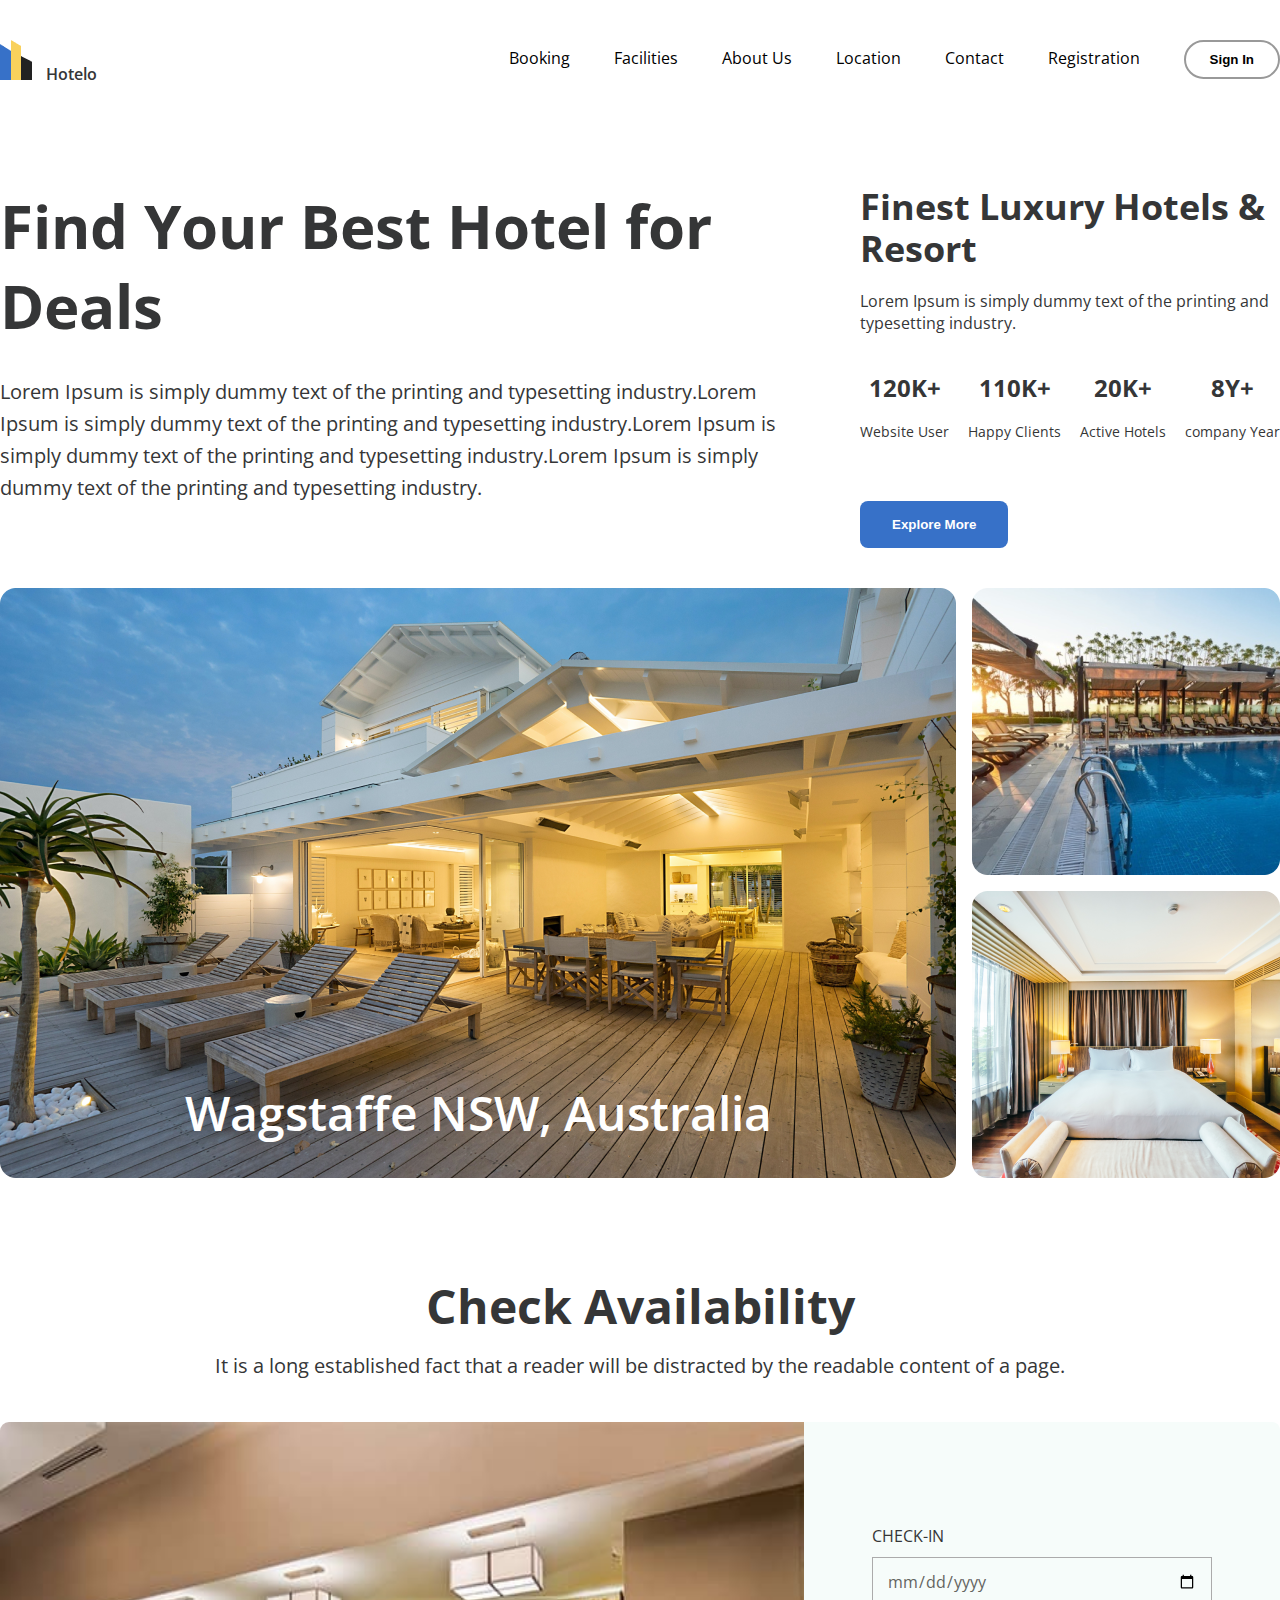
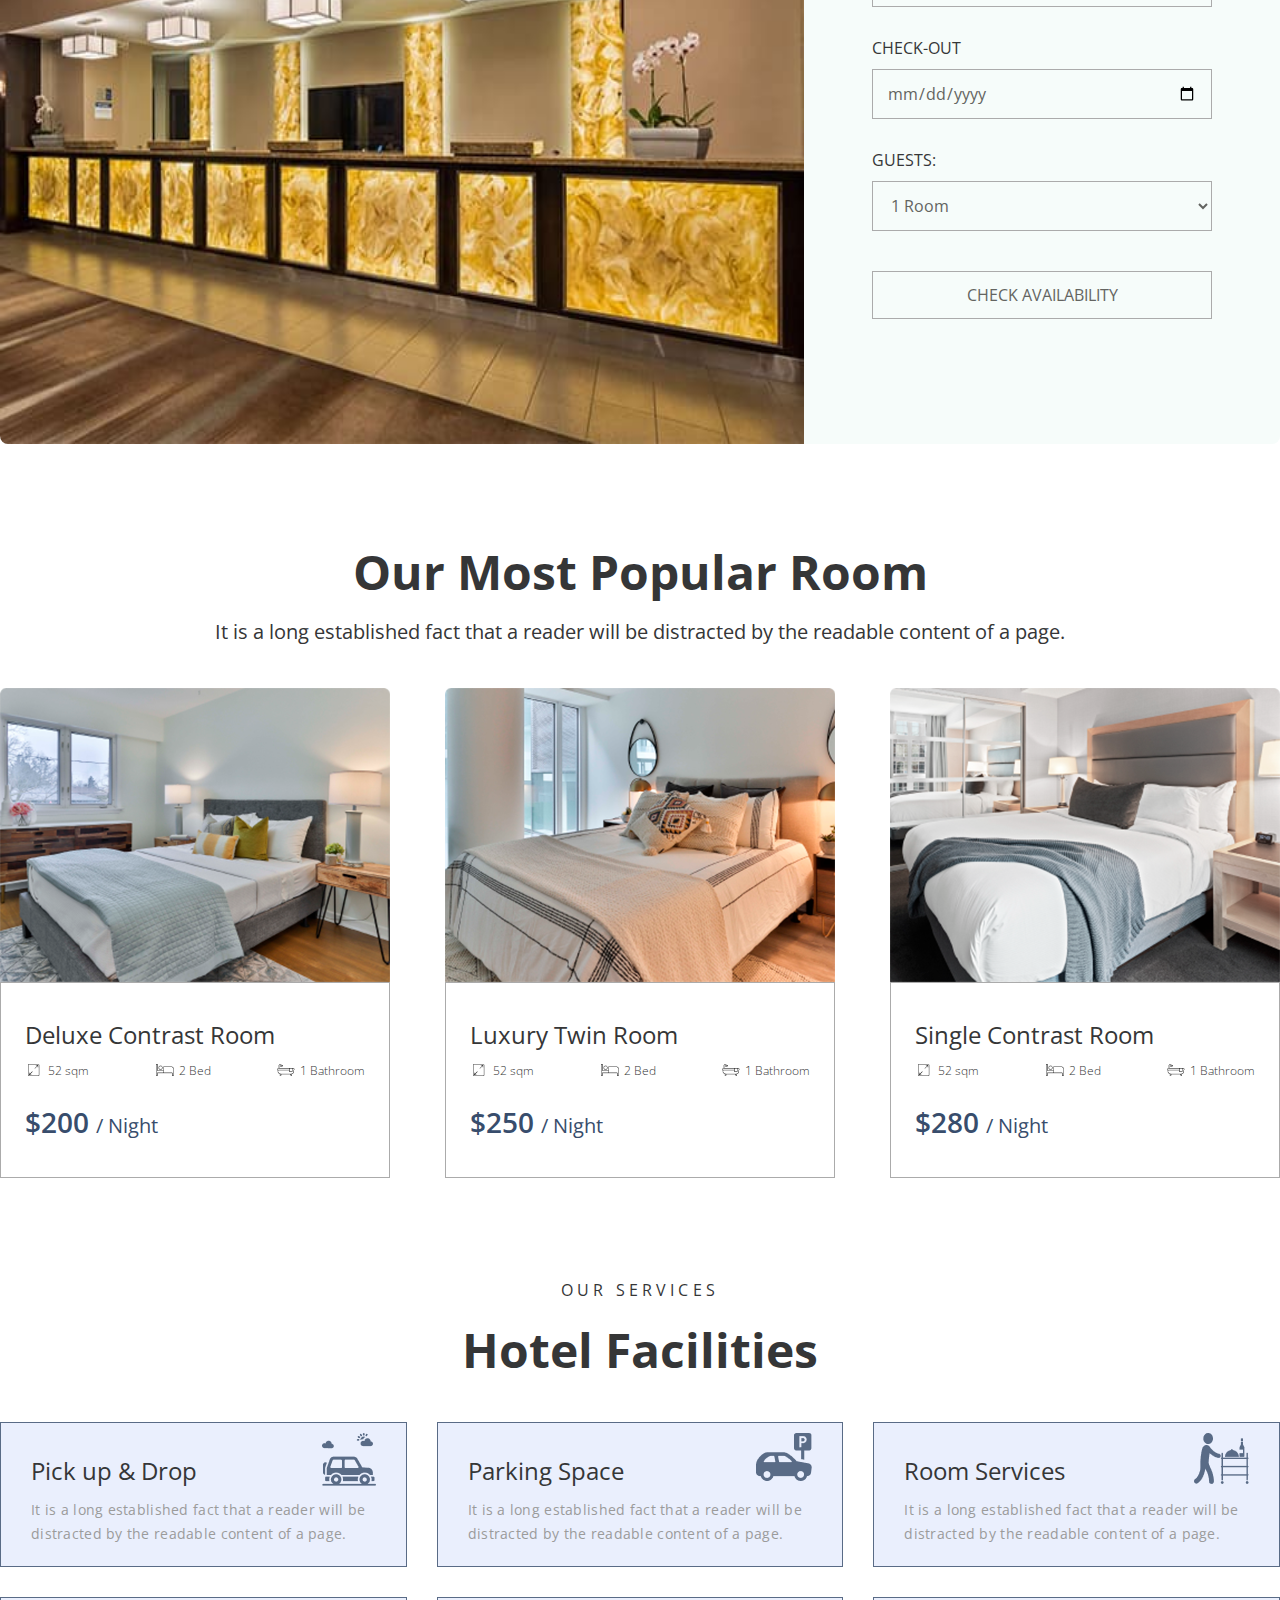
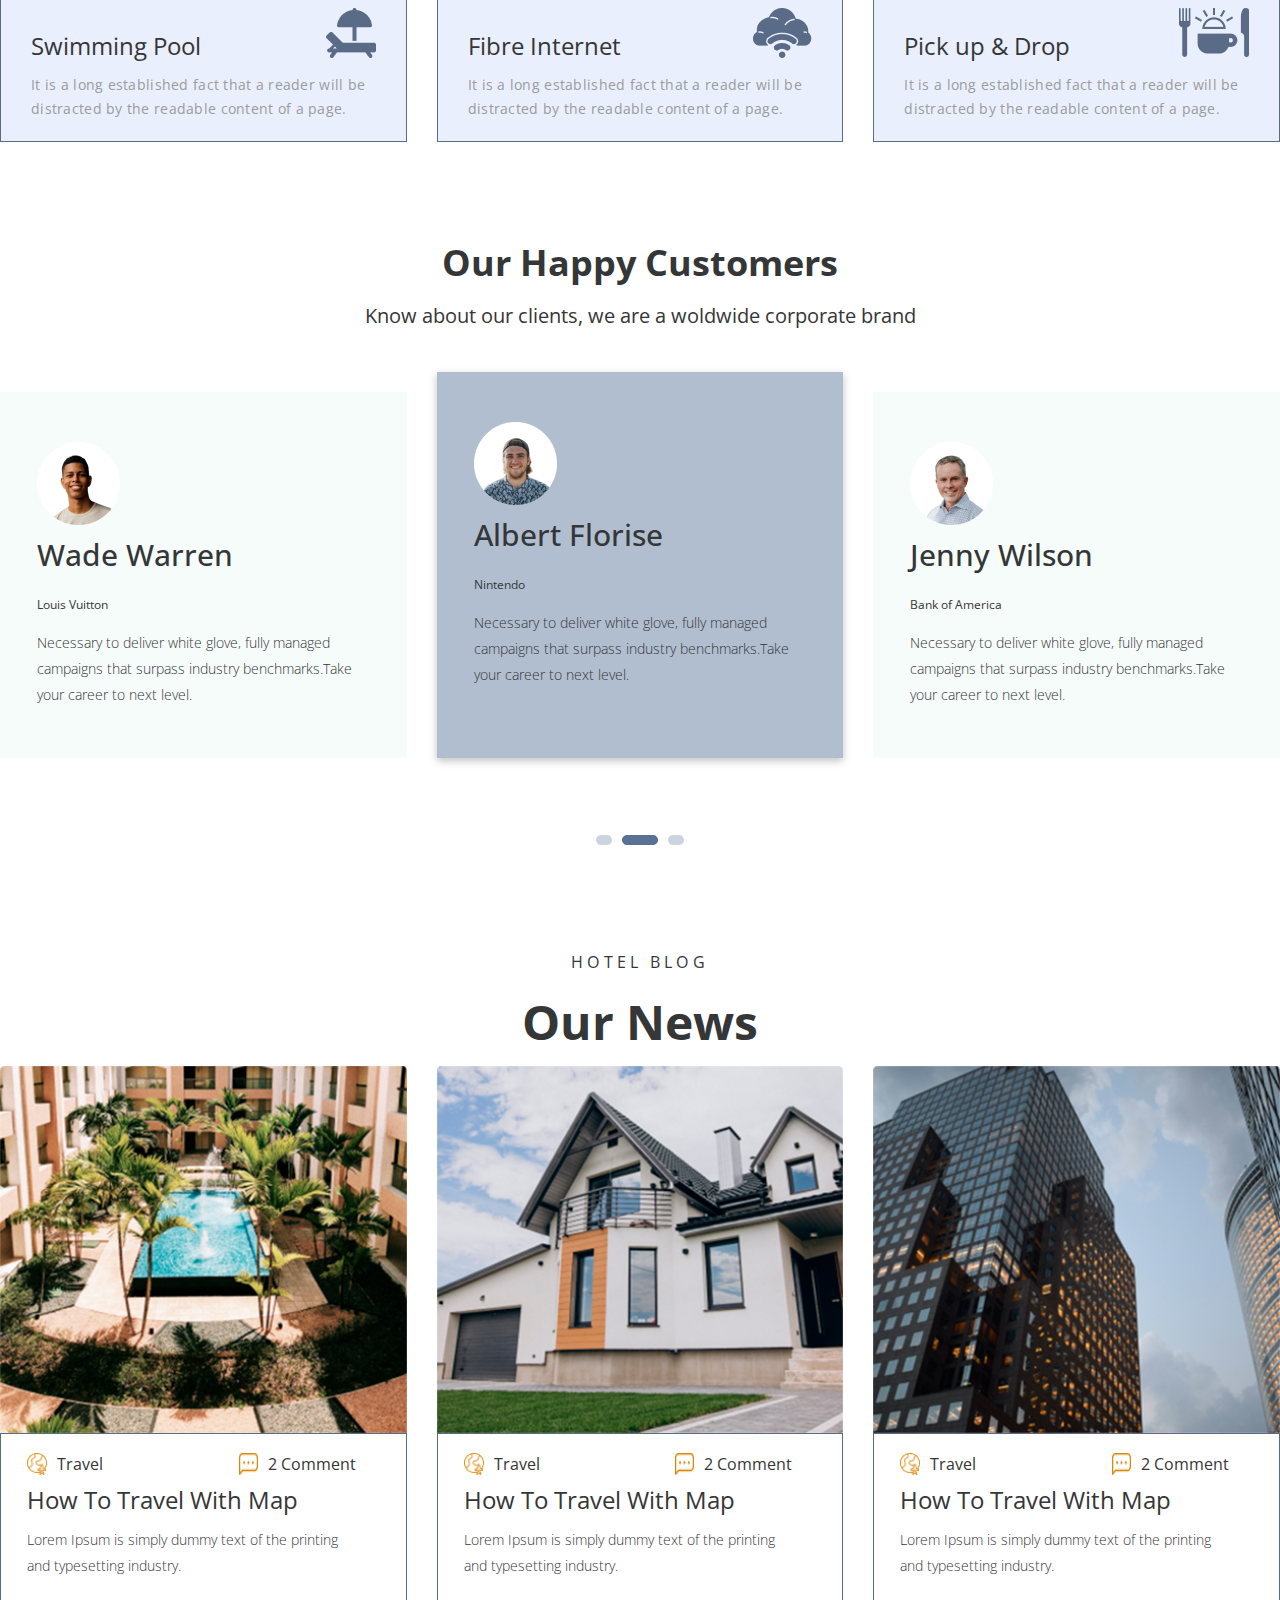
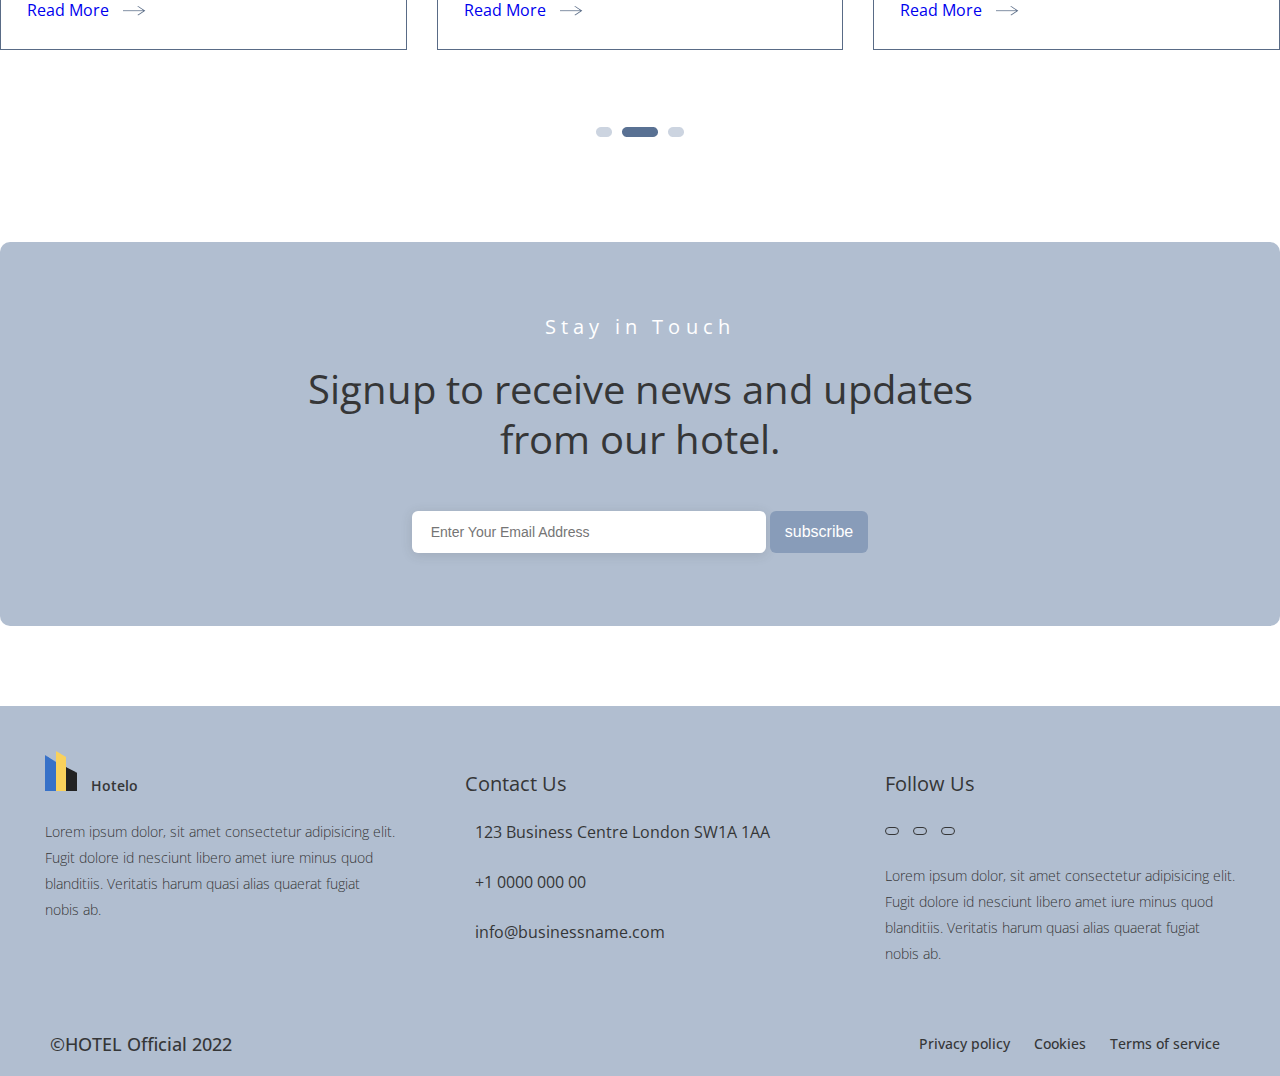
==== index.html @ 56654ee0 "add pseudoclasses" ====
<!DOCTYPE html>
<html lang="en">

<head>
  <meta charset="UTF-8">
  <meta http-equiv="X-UA-Compatible" content="IE=edge">
  <meta name="viewport" content="width=device-width, initial-scale=1.0">
  <title>Hotel</title>
  <link rel="stylesheet"
    href="https://maxst.icons8.com/vue-static/landings/line-awesome/line-awesome/1.3.0/css/line-awesome.min.css">
  <link rel="stylesheet" href="css/style.css">
</head>

<body>
  <section class="header">
    <div class="container">
      <div class="header-top">
        <div class="logo">
          <a class="logo-link" href="#">
            <img src="images/logo.png" alt="Logo-image" class="logo-img">
            <p class="logo-text">Hotelo</p>
          </a>
        </div>
        <div class="navbar">
          <div class="navbar-menu">
            <ul class="menu-list">
              <li class="menu-list-item"><a href="#">Booking</a></li>
              <li class="menu-list-item"><a href="#">Facilities</a></li>
              <li class="menu-list-item"><a href="#">About Us</a></li>
              <li class="menu-list-item"><a href="#">Location</a></li>
              <li class="menu-list-item"><a href="#">Contact</a></li>
              <li class="menu-list-item"><a href="#">Registration</a></li>
            </ul>
          </div>
          <button class="authorization-btn">Sign In</button>
        </div>
      </div>
      <div class="header-inner">
        <div class="header-inner-descr">
          <h1 class="header-inner-descr_title">Find Your Best Hotel for Deals</h1>
          <p class="header-inner-descr_text">Lorem Ipsum is simply dummy text of the printing and typesetting
            industry.Lorem Ipsum is simply dummy text of the printing and typesetting industry.Lorem Ipsum is simply
            dummy text of the printing and typesetting industry.Lorem Ipsum is simply dummy text of the printing and
            typesetting industry.
          </p>
        </div>
        <div class="header-inner-card">
          <div class="header-inner-card_descr">
            <h3 class="header-inner-card-title">Finest Luxury Hotels
              & Resort</h3>
            <p class="header-inner-card-text">Lorem Ipsum is simply dummy text of the printing and typesetting industry.
            </p>
            <div class="header-inner-card-rating">
              <div class="header-inner-card-item">
                <h4 class="header-inner-card-head">120K+</h4>
                <p class="header-inner-card-descr">Website User</p>
              </div>
              <div class="header-inner-card-item">
                <h4 class="header-inner-card-head">110K+</h4>
                <p class="header-inner-card-descr">Happy Clients</p>
              </div>
              <div class="header-inner-card-item">
                <h4 class="header-inner-card-head">20K+</h4>
                <p class="header-inner-card-descr">Active Hotels</p>
              </div>
              <div class="header-inner-card-item">
                <h4 class="header-inner-card-head">8Y+</h4>
                <p class="header-inner-card-descr">company Year</p>
              </div>
            </div>
            <button class="header-inner-card-btn">Explore More</button>
          </div>
        </div>
      </div>
    </div>
  </section>

  <section class="banner">
    <div class="container">
      <div class="banner-inner">
        <div class="banner-left">
          <img src="images/banner.png" alt="banner-image" class="baner-left-img">
          <p class="banner-descr">Wagstaffe NSW, Australia</p>
        </div>
        <div class="banner-right">
          <img class="banner-right-img" src="images/banner1.png" alt="banner-image1">
          <img class="banner-right-img" src="images/banner2.png" alt="banner-image2">
        </div>
      </div>
    </div>
  </section>

  <section class="check">
    <div class="container">
      <div class="check-header">
        <h2 class="check-header-title">Check Availability</h2>
        <p class="check-header-descr">It is a long established fact that a reader will be distracted by the readable
          content of a page.</p>
      </div>
      <div class="check-inner">
        <img class="check-inner-img" src="images/reception.jpg" alt="">
        <form class="check-inner-form">
          <label class="check-label" for="checkin">CHECK-IN</label><br>
          <input class="check-input" type="date" id="checkin" name="checkin"><br>
          <label class="check-label" for="checkout">CHECK-OUT</label><br>
          <input class="check-input" type="date" id="checkout" name="checkout"><br>
          <label for="check-option">GUESTS:</label><br>
          <select class="check-input" name="check-option" id="check-option">
            <option value="1">1 Room</option>
            <option value="2">2 Room</option>
            <option value="3">3 Room</option>
          </select><br>
          <button class="check-inner-btn check-input">CHECK AVAILABILITY</button>
        </form>
      </div>
    </div>
  </section>

  <section class="poular">
    <div class="container">
      <h2 class="popular-title">Our Most Popular Room</h2>
      <p class="popular-descr">It is a long established fact that a reader will be distracted by the readable content of
        a page.</p>
      <div class="popular-cards">
        <div class="popular-cards-item">
          <img src="images/card1.png" alt="card-image" class="popular-cards-item-img">
          <div class="card-item-inner">
            <h4 class="popular-cards-item-title">Deluxe Contrast Room
            </h4>
            <div class="popular-cards-item-descr">
              <div class="popular-cards-item-descr-item">
                <div class="card-item-descr-wrapper">
                  <img src="images/square.png" alt="square-img">
                  <p class="item-descr-wrapper-text">52 sqm</p>
                </div>
              </div>
              <div class="popular-cards-item-descr-item">
                <div class="card-item-descr-wrapper">
                  <img src="images/bed.png" alt="bed-image">
                  <p class="item-descr-wrapper-text">2 Bed</p>
                </div>
              </div>
              <div class="popular-cards-item-descr-item">
                <div class="card-item-descr-wrapper">
                  <img src="images/bath.png" alt="bath-image">
                  <p class="item-descr-wrapper-text">1 Bathroom</p>
                </div>
              </div>
            </div>
            <p class="popular-cards-item-price">$200 <span>/ Night</span></p>
          </div>
        </div>

        <div class="popular-cards-item">
          <img src="images/card2.png" alt="card-image" class="popular-cards-item-img">
          <div class="card-item-inner">
            <h4 class="popular-cards-item-title">Luxury Twin Room
            </h4>
            <div class="popular-cards-item-descr">
              <div class="popular-cards-item-descr-item">
                <div class="card-item-descr-wrapper">
                  <img src="images/square.png" alt="square-img">
                  <p class="item-descr-wrapper-text">52 sqm</p>
                </div>
              </div>
              <div class="popular-cards-item-descr-item">
                <div class="card-item-descr-wrapper">
                  <img src="images/bed.png" alt="bed-image">
                  <p class="item-descr-wrapper-text">2 Bed</p>
                </div>
              </div>
              <div class="popular-cards-item-descr-item">
                <div class="card-item-descr-wrapper">
                  <img src="images/bath.png" alt="bath-image">
                  <p class="item-descr-wrapper-text">1 Bathroom</p>
                </div>
              </div>
            </div>
            <p class="popular-cards-item-price">$250 <span>/ Night</span></p>
          </div>
        </div>

        <div class="popular-cards-item">
          <img src="images/card3.png" alt="card-image" class="popular-cards-item-img">
          <div class="card-item-inner">
            <h4 class="popular-cards-item-title">Single Contrast Room
            </h4>
            <div class="popular-cards-item-descr">
              <div class="popular-cards-item-descr-item">
                <div class="card-item-descr-wrapper">
                  <img src="images/square.png" alt="square-img">
                  <p class="item-descr-wrapper-text">52 sqm</p>
                </div>
              </div>
              <div class="popular-cards-item-descr-item">
                <div class="card-item-descr-wrapper">
                  <img src="images/bed.png" alt="bed-image">
                  <p class="item-descr-wrapper-text">2 Bed</p>
                </div>
              </div>
              <div class="popular-cards-item-descr-item">
                <div class="card-item-descr-wrapper">
                  <img src="images/bath.png" alt="bath-image">
                  <p class="item-descr-wrapper-text">1 Bathroom</p>
                </div>
              </div>
            </div>
            <p class="popular-cards-item-price">$280 <span>/ Night</span></p>
          </div>
        </div>
      </div>
    </div>
  </section>

  <section class="facilities">
    <div class="container">
      <h5 class="facilities-subtitle">OUR SERVICES</h5>
      <h2 class="facilities-title">Hotel Facilities</h2>
      <div class="facilities-wrapper">
        <div class="facilities-wrapper-row">
          <div class="facilities-item">
            <div class="facilities-item-inner">
              <h4 class="facilities-item-title">Pick up & Drop</h4>
              <img src="images/pick.png" alt="pick-img" class="facilities-item-img">
              <p class="facilities-item-text">It is a long established fact that a reader will be distracted by the
                readable content of a page.</p>
            </div>
          </div>
          <div class="facilities-item">
            <div class="facilities-item-inner">
              <h4 class="facilities-item-title">Parking Space</h4>
              <img src="images/parking.png" alt="parking-img" class="facilities-item-img">
              <p class="facilities-item-text">It is a long established fact that a reader will be distracted by the
                readable content of a page.</p>
            </div>
          </div>
          <div class="facilities-item">
            <div class="facilities-item-inner">
              <h4 class="facilities-item-title">Room Services</h4>
              <img src="images/service.png" alt="services-img" class="facilities-item-img">
              <p class="facilities-item-text">It is a long established fact that a reader will be distracted by the
                readable content of a page.</p>
            </div>
          </div>
        </div>
        <div class="facilities-wrapper-row">
          <div class="facilities-item">
            <div class="facilities-item-inner">
              <h4 class="facilities-item-title">Swimming Pool</h4>
              <img src="images/pool.png" alt="pool-img" class="facilities-item-img">
              <p class="facilities-item-text">It is a long established fact that a reader will be distracted by the
                readable content of a page.</p>
            </div>
          </div>
          <div class="facilities-item">
            <div class="facilities-item-inner">
              <h4 class="facilities-item-title">Fibre Internet</h4>
              <img src="images/internet.png" alt="internet-img" class="facilities-item-img">
              <p class="facilities-item-text">It is a long established fact that a reader will be distracted by the
                readable content of a page.</p>
            </div>
          </div>
          <div class="facilities-item">
            <div class="facilities-item-inner">
              <h4 class="facilities-item-title">Pick up & Drop</h4>
              <img src="images/breakfast.png" alt="breakfast-img" class="facilities-item-img">
              <p class="facilities-item-text">It is a long established fact that a reader will be distracted by the
                readable content of a page.</p>
            </div>
          </div>
        </div>
      </div>
    </div>
  </section>

  <section class="slider">
    <div class="container">
      <h3 class="slider-title">Our Happy Customers</h3>
      <p class="slider-descr">Know about our clients, we are a woldwide corporate brand</p>
      <div class="slider-inner">
        <div class="slider-item">
          <div class="slider-inner-box">
            <img src="images/slider1.png" alt="slider-img" class="slider-inner-img">
            <h5 class="slider-inner-title">Wade Warren</h5>
            <p class="slider-inner-text">Louis Vuitton</p>
            <p class="slider-inner-phrase">Necessary to deliver white glove,
              fully managed campaigns that surpass
              industry benchmarks.Take your career
              to next level.
            </p>
          </div>
        </div>
        <div class="slider-item active-slide">
          <div class="slider-inner-box">
            <img src="images/slider2.png" alt="slider-img" class="slider-inner-img">
            <h5 class="slider-inner-title">Albert Florise</h5>
            <p class="slider-inner-text">Nintendo</p>
            <p class="slider-inner-phrase">Necessary to deliver white glove,
              fully managed campaigns that surpass
              industry benchmarks.Take your career
              to next level.
            </p>
          </div>
        </div>
        <div class="slider-item">
          <div class="slider-inner-box">
            <img src="images/slider3.png" alt="slider-img" class="slider-inner-img">
            <h5 class="slider-inner-title">Jenny Wilson</h5>
            <p class="slider-inner-text">Bank of America</p>
            <p class="slider-inner-phrase">Necessary to deliver white glove,
              fully managed campaigns that surpass
              industry benchmarks.Take your career
              to next level.
            </p>
          </div>
        </div>
      </div>
      <div class="slider-pagination">
        <img src="images/pagination-img.png" alt="pagination-img" class="pagination-img">
      </div>
    </div>
  </section>

  <section class="news">
    <div class="container">
      <h5 class="news-subtitle">HOTEL BLOG</h5>
      <h2 class="news-title">Our News</h2>
      <div class="news-slider">
        <div class="news-slider-item">
          <img src="images/news1.png" alt="news-slider-img" class="news-slider-img">
          <div class="news-item-box">
            <div class="news-item-status">
              <div class="status-travel">
                <img src="images/travel.png" alt="" class="status-travel-img">
                <p class="status-travel-text">Travel</p>
              </div>
              <div class="status-comment">
                <img src="images/comment.png" alt="" class="status-comment-img">
                <p class="status-travel-text">2 Comment</p>
              </div>
            </div>
            <h3 class="news-item-title">How To Travel With Map</h3>
            <p class="news-item-text">Lorem Ipsum is simply dummy text of the printing and typesetting industry.</p>
            <div class="readmore">
              <a href="#" class="news-item-link">Read More</a>
              <img src="images/arrow-right.png" alt="arrow-right-img" class="newsitem-link-img">
            </div>
          </div>
        </div>
        <div class="news-slider-item">
          <img src="images/nesw2.png" alt="news-slider-img" class="news-slider-img">
          <div class="news-item-box">
            <div class="news-item-status">
              <div class="status-travel">
                <img src="images/travel.png" alt="" class="status-travel-img">
                <p class="status-travel-text">Travel</p>
              </div>
              <div class="status-comment">
                <img src="images/comment.png" alt="" class="status-comment-img">
                <p class="status-travel-text">2 Comment</p>
              </div>
            </div>
            <h3 class="news-item-title">How To Travel With Map</h3>
            <p class="news-item-text">Lorem Ipsum is simply dummy text of the printing and typesetting industry.</p>
            <div class="readmore">
              <a href="#" class="news-item-link">Read More</a>
              <img src="images/arrow-right.png" alt="arrow-right-img" class="newsitem-link-img">
            </div>
          </div>
        </div>
        <div class="news-slider-item">
          <img src="images/news3.png" alt="news-slider-img" class="news-slider-img">
          <div class="news-item-box">
            <div class="news-item-status">
              <div class="status-travel">
                <img src="images/travel.png" alt="" class="status-travel-img">
                <p class="status-travel-text">Travel</p>
              </div>
              <div class="status-comment">
                <img src="images/comment.png" alt="" class="status-comment-img">
                <p class="status-travel-text">2 Comment</p>
              </div>
            </div>
            <h3 class="news-item-title">How To Travel With Map</h3>
            <p class="news-item-text">Lorem Ipsum is simply dummy text of the printing and typesetting industry.</p>
            <div class="readmore">
              <a href="#" class="news-item-link">Read More</a>
              <img src="images/arrow-right.png" alt="arrow-right-img" class="newsitem-link-img">
            </div>
          </div>
        </div>
      </div>
      <div class="news-pagination">
        <img src="images/pagination-img.png" alt="pagination-img" class="pagination-img">
      </div>
    </div>
  </section>

  <section class="subscribe">
    <div class="container">
      <div class="subscribe-inner">
        <h5 class="subscribe-subtitle">Stay in Touch</h5>
        <h3 class="subscribe-title">Signup to receive news and updates from our hotel.</h3>
        <form class="subscribe-form">
          <input class="subscribe-input" type="email" name="email" id="" placeholder="Enter Your Email Address">
          <button class="subscribe-submit">subscribe</button>
        </form>
      </div>
    </div>
  </section>

  <section class="footer">
    <div class="container">
      
    </div>

    <div class="footer-bottom">
      <div class="container">
        <div class="footer-inner">
          <div class="footer-item">
            <a href="" class="footer-logo-link">
              <img src="images/logo.png" alt="" class="logo-img">
              <p class="logo-text">Hotelo</p>
            </a>
            <p class="footer-item-text">Lorem ipsum dolor, sit amet consectetur adipisicing elit. Fugit dolore id nesciunt
              libero amet iure minus quod blanditiis. Veritatis harum quasi alias quaerat fugiat nobis ab.</p>
          </div>
          <div class="footer-item">
            <h4 class="footer-item-title">Contact Us</h4>
            <ul class="footer-item-list">
              <li><i class="las la-map-marker"></i><a href="">123 Business Centre London SW1A 1AA</a></li>
              <li><i class="las la-phone"></i><a href="">+1 0000 000 00</a></li>
              <li><i class="lar la-envelope"></i><a href="">info@businessname.com</a></li>
            </ul>
          </div>
          <div class="footer-item">
            <h4 class="footer-item-title">Follow Us</h4>
            <ul class="footer-item-list-social">
              <li><a href="#"><i class="lab la-facebook"></i></a></li>
              <li><a href="#"><i class="lab la-instagram"></i></a></li>
              <li><a href="#"><i class="lab la-twitter"></i></a></li>
            </ul>
            <p class="footer-item-text">Lorem ipsum dolor, sit amet consectetur adipisicing elit. Fugit dolore id nesciunt
              libero amet iure minus quod blanditiis. Veritatis harum quasi alias quaerat fugiat nobis ab.</p>
          </div>
        </div>
        <div class="footer-bottom-inner">
          <div class="footer-copyright">©HOTEL Official 2022</div>
          <div class="footer-privacy">
            <ul>
              <li><a href="">Privacy policy</a></li>
              <li><a href="">Cookies</a></li>
              <li><a href="">Terms of service</a></li>
            </ul>
          </div>
        </div>

      </div>
    </div>
  </section>
</body>

</html>
<!-- 


 -->
---- css/style.css ----
@import url('https://fonts.googleapis.com/css2?family=Open+Sans:wght@300;400;500;600;700&display=swap');

* {
  margin: 0;
  padding: 0;
  box-sizing: border-box;
}

body {
  font-family: 'Open Sans', sans-serif;
  font-size: 16px;
  color: #353637;
}

h1 {
  font-size: 60px;
  line-height: 80px;
}

h2 {
  font-size: 48px;
  line-height: 56px;
}

h3 {
  font-size: 36px;
  line-height: 42px;
}

h4 {
  font-size: 24px;
  line-height: 28px;
}

.container {
  max-width: 1280px;
  margin: 0 auto;
  margin-top: 40px;
}

.logo {
  display: flex;
  align-items: flex-end;
  height: 40px;
}

.logo-link {
  text-decoration: none;
  color: #353637;
}
.logo-text{
  color: #353637;
}

.header-top * {
  display: inline;
}

.logo-text {
  font-weight: 600;
  line-height: 24px;
  margin-left: 10px;
}

.navbar {
  float: right;
}

.menu-list a {
  margin: 0 20px;
  text-decoration: none;
  color: #000;
  transition: all .3s;
  border-bottom: 0px solid rgba(177, 190, 208, 0);
}

.menu-list a:hover {
  border-bottom: 3px solid rgba(177, 190, 208, 1);
}

.authorization-btn {
  background-color: #fff;
  padding: 10px 24px;
  font-weight: 600;
  border: 2px solid #999;
  border-radius: 35px;
  margin-left: 20px;
  cursor: pointer;
  transition: all .5s;
}

.authorization-btn:hover {
  box-shadow: rgba(0, 0, 0, 0.15) 0px 10px 15px, rgba(0, 0, 0, 0.05) 0px 5px 10px;
}

.header-inner {
  margin-top: 100px;
  display: flex;
}

.header-inner-descr_title {
  margin-bottom: 30px;
}

.header-inner-descr_text {
  font-size: 20px;
  line-height: 32px;
}

.header-inner-descr {
  margin-right: 80px;
  width: 65%;
}

.header-inner-card {
  width: 35%;
}

.header-inner-card-title {
  margin-bottom: 20px;
}

.header-inner-card-text {
  margin-bottom: 40px;
}

.header-inner-card-item {
  text-align: center;
  margin-bottom: 60px;
}

.header-inner-card-rating {
  display: flex;
  justify-content: space-between;
}

.header-inner-card-head {
  margin-bottom: 20px;

}

.header-inner-card-descr {
  font-size: 14px;
}

.header-inner-card-btn {
  padding: 16px 32px;
  background-color: #3771C8;
  color: #fff;
  font-weight: 600;
  border: none;
  border-radius: 8px;
  cursor: pointer;
}

.header-inner-card-btn:hover {
  box-shadow: rgba(0, 0, 0, 0.15) 0px 10px 15px, rgba(0, 0, 0, 0.05) 0px 5px 10px;
}

.banner {
  margin-bottom: 100px;
}

.banner-inner {
  display: flex;
  gap: 16px;
}

.banner-right {
  display: flex;
  flex-direction: column;
  gap: 16px;
}

/* .banner-left img{
  position: relative;
} */
.banner-descr {
  /* position: absolute; */
  font-weight: 600;
  font-size: 48px;
  line-height: 60px;
  margin-top: -100px;
  text-align: center;
  color: #fff;
}

.check-inner {
  display: flex;
  margin-bottom: 100px;
}

.check-inner-img {
  width: 65%;
  border-radius: 9px 0 0 8px;
}

.check-header-title,
.popular-title,
.facilities-title,
.slider-title,
.news-title {
  text-align: center;
  margin-bottom: 16px;
}

.check-header-descr,
.popular-descr,
.slider-descr {
  font-size: 20px;
  line-height: 32px;
  text-align: center;
  margin-bottom: 40px;
}

.check-inner-form {
  background-color: #F6FCFA;
  padding: 103px 68px 95px;
  border-radius: 0 8px 8px 0;
}

.check-label {
  text-transform: uppercase;
}

.check-input {
  margin-top: 10px;
  width: 340px;
  color: #636461;
  font-size: 16px;
  font-family: 'Open Sans', sans-serif;
  background-color: #F6FCFA;
  border: 1px solid #ABABAB;
  padding: 12px 14px;
  outline: none;
  margin-bottom: 30px;
}

.check-inner-btn {
  cursor: pointer;
}

.popular-cards {
  display: flex;
  justify-content: space-between;
  margin-bottom: 100px;
}

.card-item-inner {
  padding: 24px;
  border: 1px solid #ABABAB;
  margin-top: -5px;
}

.popular-cards-item {
  cursor: pointer;
}

.popular-cards-item-title {
  font-weight: 400;
  font-size: 24px;
  line-height: 55px;
}

.popular-cards-item-descr {
  display: flex;
  justify-content: space-between;
}

.card-item-descr-wrapper {
  display: flex;
  font-weight: 300;
  font-size: 12px;
  margin-bottom: 16px;
}

.card-item-descr-wrapper img {
  width: 18px;
  height: 12px;
  margin-top: 2px;
}

.item-descr-wrapper-text {
  margin-left: 5px;
}

.popular-cards-item-price {
  font-weight: 600;
  font-size: 28px;
  line-height: 55px;
  color: #384d6c;
}

.popular-cards-item-price span {
  font-weight: 400;
  font-size: 20px;
}

.facilities-subtitle,
.news-subtitle,
.subscribe-subtitle {
  font-weight: 400;
  font-size: 16px;
  line-height: 24px;
  text-align: center;
  letter-spacing: 0.26em;
  margin-bottom: 20px;
}

.facilities-wrapper {
  margin-top: 44px;
}

.facilities-wrapper-row {
  display: flex;
  gap: 30px;
  margin-bottom: 30px;
}

.facilities-item {
  border: 1px solid #596B86;
  padding: 20px 30px;
  transition: all .5s;
  background-color: #eaeffd;
}
.facilities-item:hover{
  scale: 1.2;
  background-color: #fff;
}

.facilities-item-title,
.facilities-item-img {
  display: inline-block;
}

.facilities-item-title {
  font-weight: 400;
  font-size: 24px;
  line-height: 55px;
}

.facilities-item-img {
  float: right;
  margin-top: -10px;
}

.facilities-item-text {
  font-weight: 400;
  font-size: 14px;
  line-height: 24px;
  letter-spacing: 0.02em;
  color: #9B9B9B;
}

.slider {
  margin-top: 100px;
}

.slider-descr {
  margin-top: 13px;
}

.slider-item {
  background-color: #F6FCFA;
  display: flex;
  flex-direction: column;
}

.slider-inner {
  margin-top: 60px;
  display: flex;
  gap: 30px;
}

.slider-inner-box {
  padding: 50px 37px;
}

.slider-inner-title {
  font-weight: 500;
  font-size: 30px;
  line-height: 50px;
}

.slider-inner-text {
  font-weight: 400;
  font-size: 12px;
  line-height: 50px;
}

.slider-inner-phrase,
.news-item-text,
.footer-inner {
  font-weight: 300;
  font-size: 14px;
  line-height: 26px;
}

.active-slide {
  background-color: #7188AA8C;
  margin-top: -20px;
  box-shadow: rgba(0, 0, 0, 0.24) 0px 3px 8px;
}

.slider-pagination,
.news-pagination {
  margin-top: 70px;
  text-align: center;
}

.news {
  margin-top: 100px;
}

.news-slider {
  display: flex;
  gap: 30px;
}

.news-slider-item {
  cursor: pointer;
}

.news-slider-img {
  width: 100%;
}

.news-item-box {
  padding: 19px 50px 28px 26px;
  border: 1px solid #596B86;
  margin-top: -5px;
  display: flex;
  flex-direction: column;
}

.news-item-status,
.status-travel,
.status-comment {
  display: flex;
  justify-content: space-between;
}

.status-travel-img,
.status-comment-img {
  margin-right: 10px;
}

.news-item-status {
  margin-bottom: 8px;
}

.news-item-title {
  font-weight: 400;
  font-size: 24px;
  line-height: 34px;
  margin-bottom: 10px;
}

.readmore {
  margin-top: 20px;
}

.news-item-link {
  text-decoration: none;
  margin-right: 10px;
}

.subscribe {
  margin-bottom: 80px;
}

.subscribe-title {
  text-align: center;
  margin: 0 auto;
}

.subscribe .container {
  margin-top: 100px;
  background-color: #b1bed0;
  border-radius: 10px;
}

.subscribe-inner {
  padding: 73px 280px;
  text-align: center;
}

.subscribe-subtitle {
  color: #fff;
  font-size: 20px;
  margin-bottom: 25px;
}

.subscribe-title {
  font-weight: 400;
  font-size: 40px;
  line-height: 50px;
  margin-bottom: 44px;
}

.subscribe-input {
  background-color: #fff;
  border: none;
  padding: 13px 19px;
  font-size: 14px;
  width: 354px;
  border-radius: 6px;
  box-shadow: 0px 2px 12px rgba(52, 52, 52, 0.15);
  outline: none;
}

.subscribe-submit {
  padding: 12px 15px;
  color: #fff;
  background-color: #889cb9;
  border: none;
  border-radius: 6px;
  font-weight: 400;
  font-size: 16px;

  margin-top: 3px;
  outline: none;
  cursor: pointer;
}

.logo-img,
.logo-text {
  display: inline-block;
}

.footer-inner {
  padding: 45px;
  display: flex;
  gap: 70px;
}

.footer-logo-link {
  cursor: pointer;
  text-decoration: none;
}

.footer-item-text,
.footer-item-list {
  margin-top: 20px;
}

.footer-item-title {
  padding-top: 20px;
  font-weight: 400;
  font-size: 20px;
  line-height: 26px;
  margin-bottom: 20px;
}

.footer-item-list,
.footer-item-list-social {
  list-style: none;
}

.footer-item {
  flex: 1;
}

.footer-item-list li {
  margin-top: 20px;
}

.footer-item-list li a {
  text-decoration: none;
  text-transform: none;
  font-weight: 400;
  font-size: 16px;
  line-height: 30px;
  margin-left: 10px;
  color: #353637;
}

.footer-item-list-social li {
  font-size: 20px;
  display: inline-block;
  padding: 3px 6px;
  border: 1px solid #353637;
  border-radius: 5px;
  margin-right: 10px;
}

.footer-item-list-social a {
  color: #353637;
}

.footer-bottom {
  background: #B1BED0;
  color: #353637;
}

.footer-bottom-inner {
  display: flex;
  justify-content: space-between;
  padding: 20px 50px;
}

.footer-copyright {
  font-weight: 500;
  font-size: 18px;
}

.footer-privacy ul {
  list-style: none;
}

.footer-privacy li {
  display: inline-block;
  margin: 0 10px;
}

.footer-privacy li a {
  font-weight: 500;
  font-size: 14px;
  text-decoration: none;
  color: #353637;
}
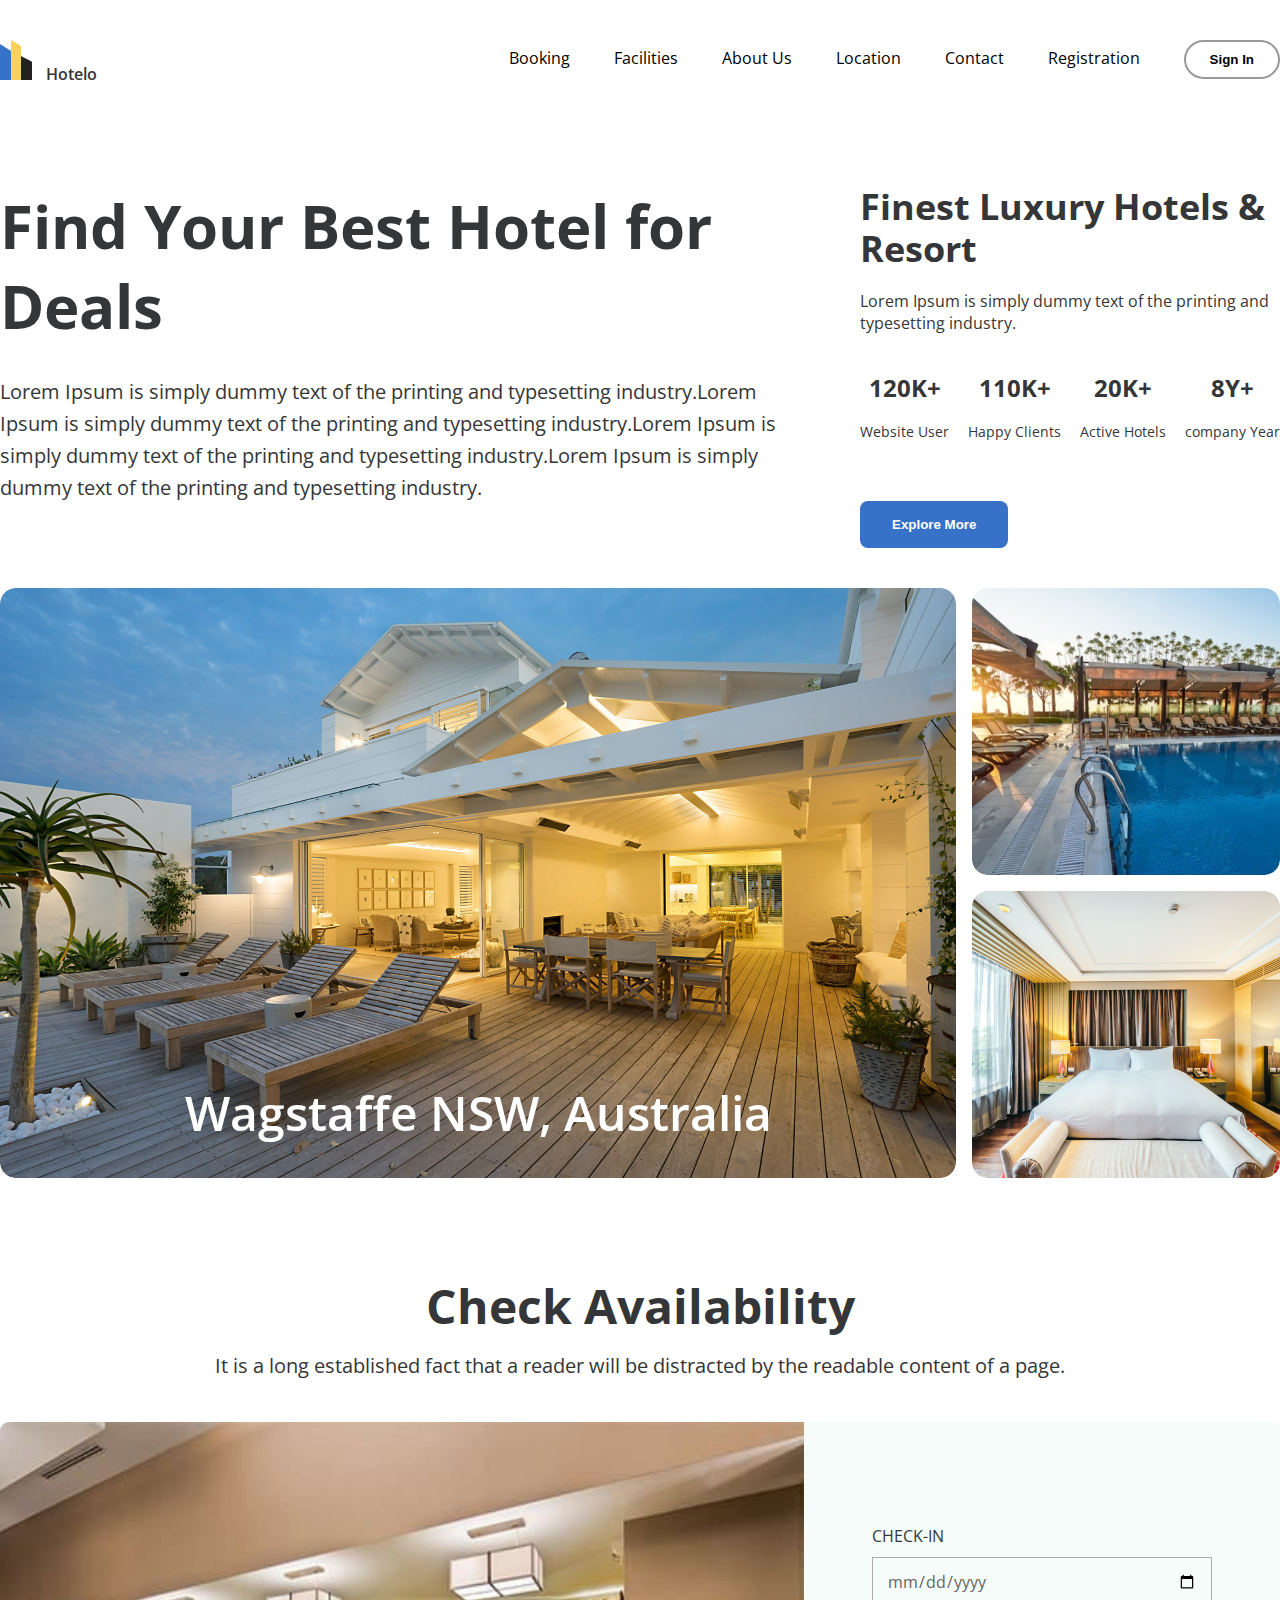
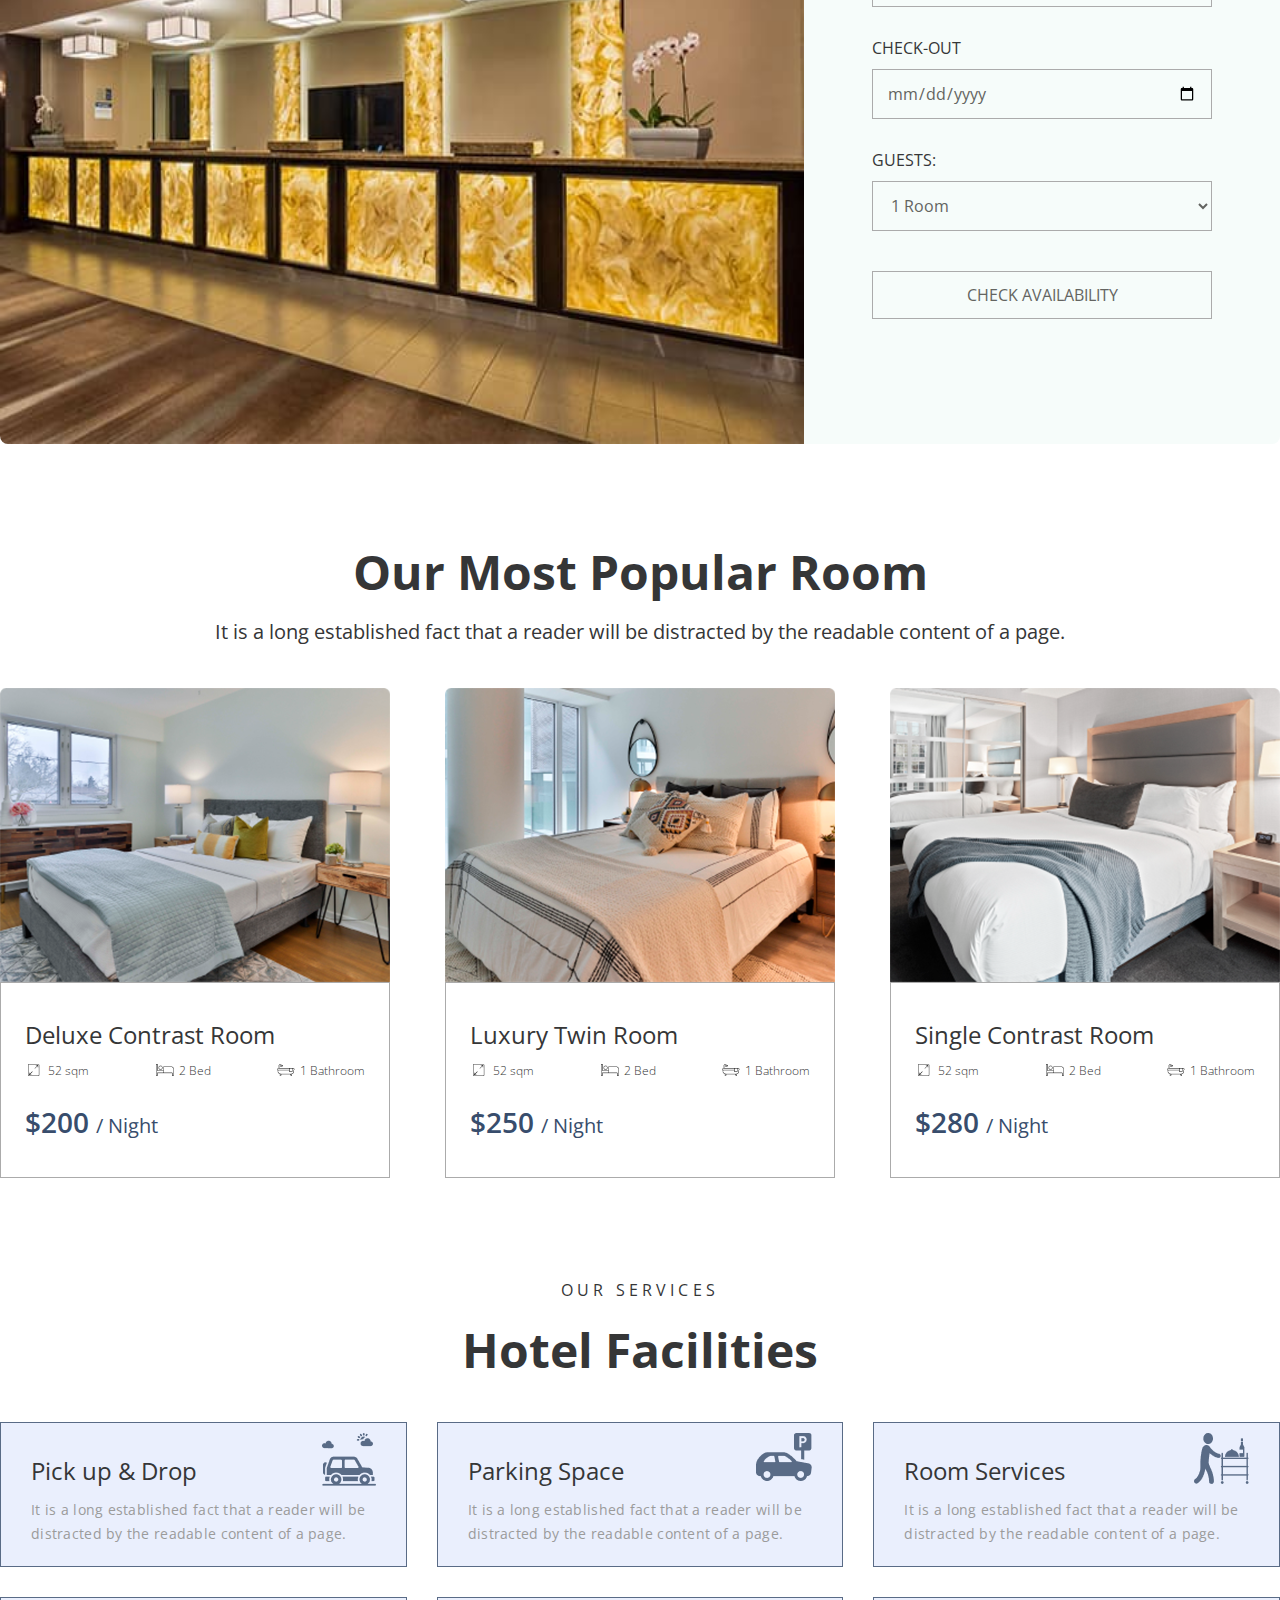
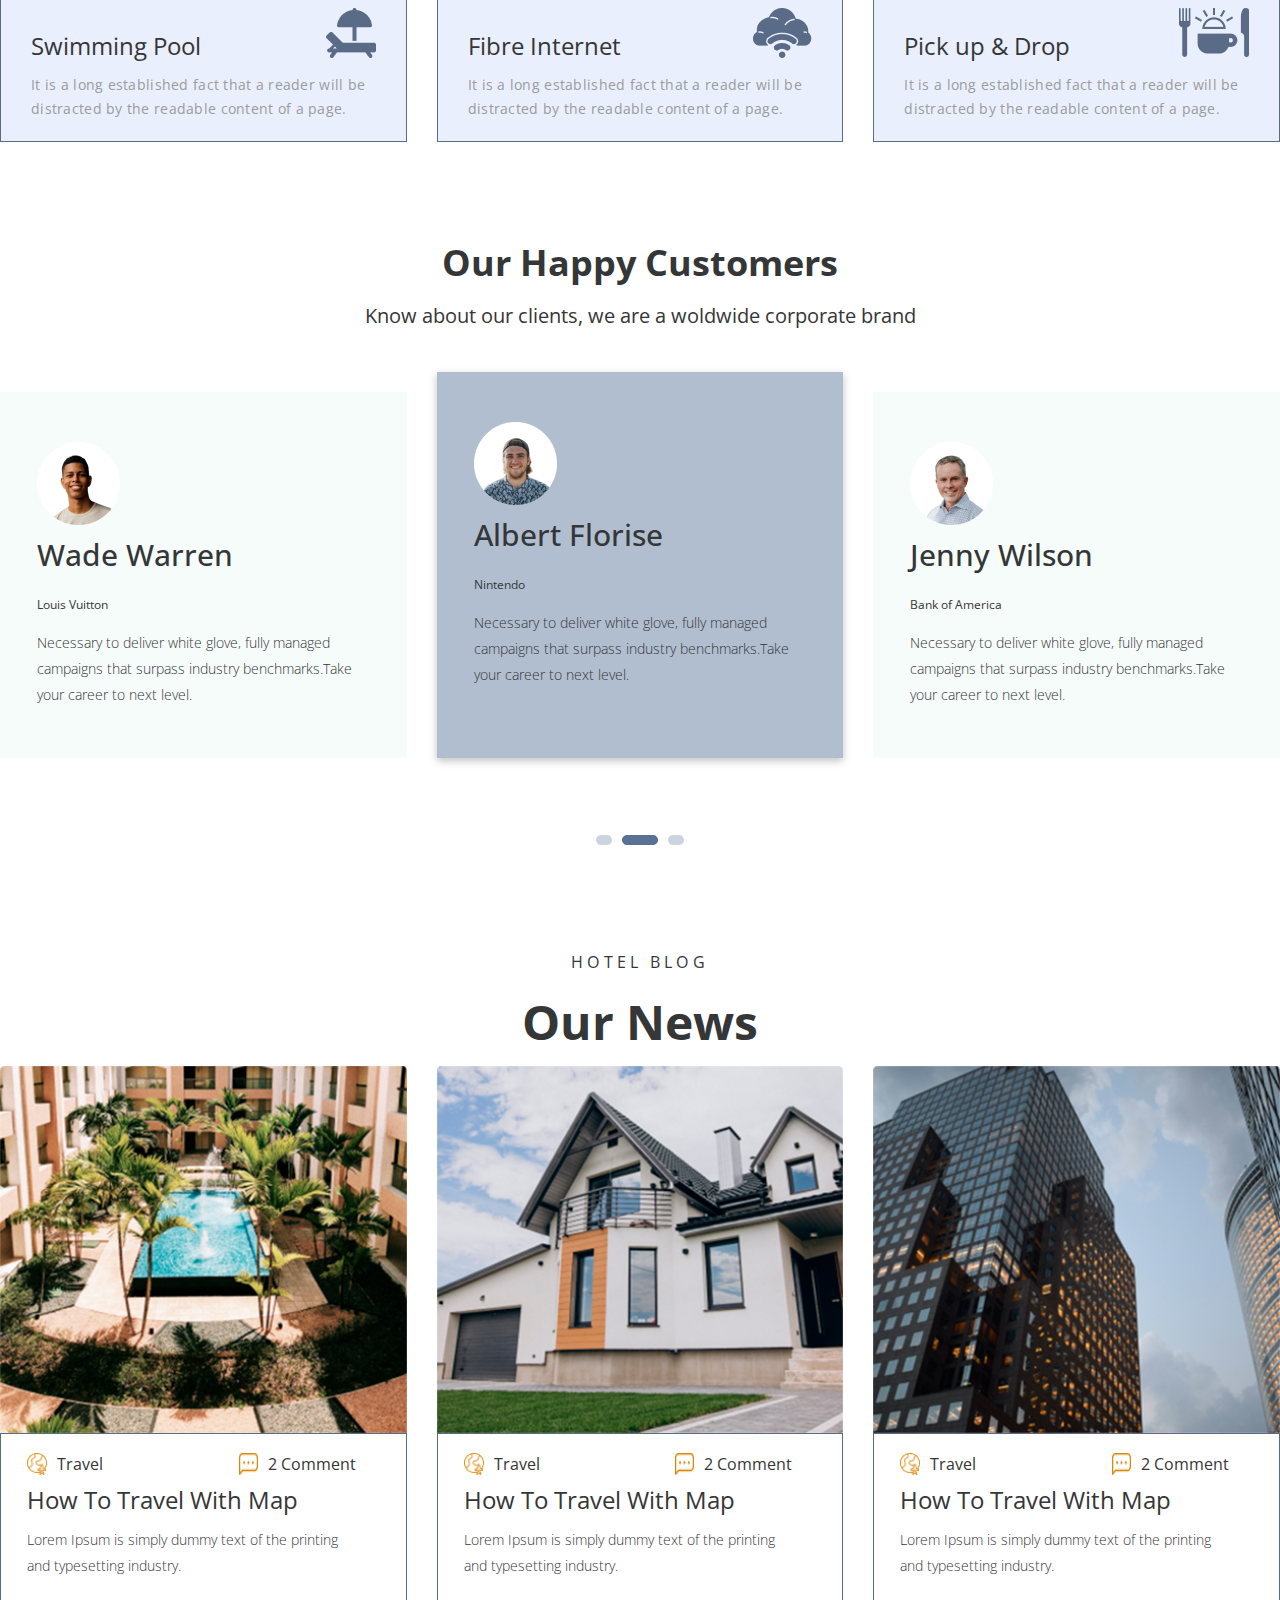
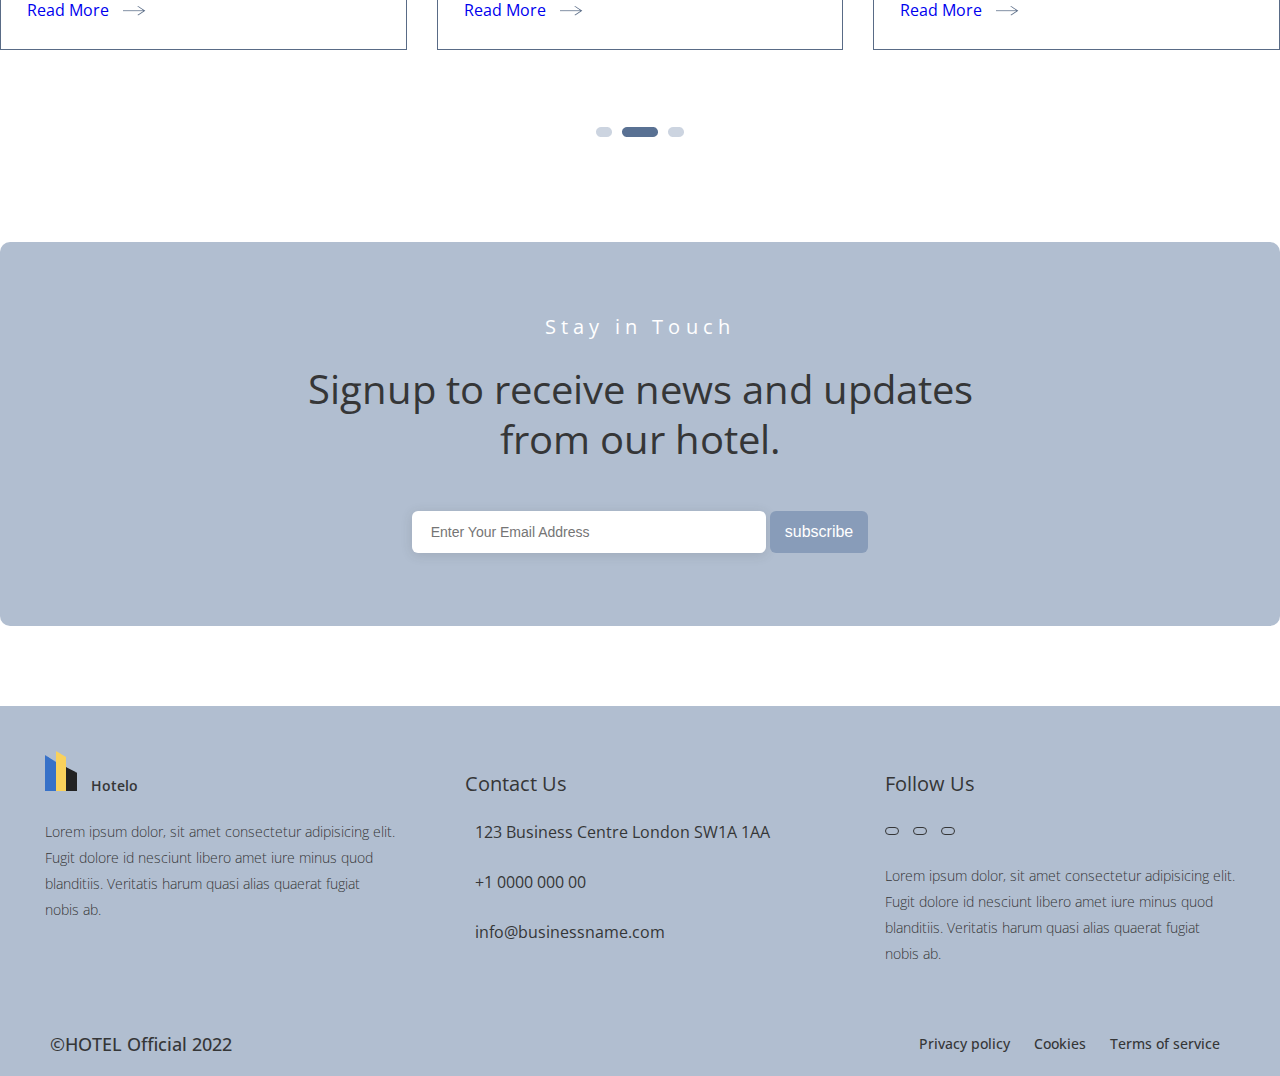
==== commit 3bc481a0: "add banner-slider" ====
--- a/index.html
+++ b/index.html
@@ -6,6 +6,7 @@
   <meta http-equiv="X-UA-Compatible" content="IE=edge">
   <meta name="viewport" content="width=device-width, initial-scale=1.0">
   <title>Hotel</title>
+  <link rel="stylesheet" href="https://cdn.jsdelivr.net/npm/swiper/swiper-bundle.min.css">
   <link rel="stylesheet"
     href="https://maxst.icons8.com/vue-static/landings/line-awesome/line-awesome/1.3.0/css/line-awesome.min.css">
   <link rel="stylesheet" href="css/style.css">
@@ -77,16 +78,73 @@
 
   <section class="banner">
     <div class="container">
-      <div class="banner-inner">
-        <div class="banner-left">
-          <img src="images/banner.png" alt="banner-image" class="baner-left-img">
-          <p class="banner-descr">Wagstaffe NSW, Australia</p>
-        </div>
-        <div class="banner-right">
-          <img class="banner-right-img" src="images/banner1.png" alt="banner-image1">
-          <img class="banner-right-img" src="images/banner2.png" alt="banner-image2">
-        </div>
-      </div>
+      <div class="swiper mySwiper">
+        <div class="swiper-wrapper">
+          <div class="swiper-slide">
+            <div class="banner-inner">
+              <div class="banner-left">
+                <img src="images/banner/banner1.png" alt="banner-image" class="baner-left-img">
+                <p class="banner-descr">Wagstaffe NSW, Australia</p>
+              </div>
+              <div class="banner-right">
+                <img class="banner-right-img" src="images/banner/banner1_1.png" alt="banner-image1">
+                <img class="banner-right-img" src="images/banner/banner1_2.png" alt="banner-image2">
+              </div>
+            </div>
+          </div>
+          <div class="swiper-slide">
+            <div class="banner-inner">
+              <div class="banner-left">
+                <img src="images/banner/banner2.png" alt="banner-image" class="baner-left-img">
+                <p class="banner-descr">E-Central Downtown Los Angeles Hotel</p>
+              </div>
+              <div class="banner-right">
+                <img class="banner-right-img" src="images/banner/banner2_1.png" alt="banner-image1">
+                <img class="banner-right-img" src="images/banner/banner2_2.png" alt="banner-image2">
+              </div>
+            </div>
+          </div>
+          <div class="swiper-slide">
+            <div class="banner-inner">
+              <div class="banner-left">
+                <img src="images/banner/banner3.png" alt="banner-image" class="baner-left-img">
+                <p class="banner-descr">Hotel In Bloomington, MN</p>
+              </div>
+              <div class="banner-right">
+                <img class="banner-right-img" src="images/banner/banner3_1.png" alt="banner-image1">
+                <img class="banner-right-img" src="images/banner/banner3_2.png" alt="banner-image2">
+              </div>
+            </div>
+          </div>
+          <div class="swiper-slide">
+            <div class="banner-inner">
+              <div class="banner-left">
+                <img src="images/banner/banner4.png" alt="banner-image" class="baner-left-img">
+                <p class="banner-descr">Luxury Hotel in Sao Paulo, Brazil</p>
+              </div>
+              <div class="banner-right">
+                <img class="banner-right-img" src="images/banner/banner4_1.png" alt="banner-image1">
+                <img class="banner-right-img" src="images/banner/banner2_2.png" alt="banner-image2">
+              </div>
+            </div>
+          </div>
+          <div class="swiper-slide">
+            <div class="banner-inner">
+              <div class="banner-left">
+                <img src="images/banner/banner5.png" alt="banner-image" class="baner-left-img">
+                <p class="banner-descr">Boutique Hotels Cancun</p>
+              </div>
+              <div class="banner-right">
+                <img class="banner-right-img" src="images/banner/banner2_1.png" alt="banner-image1">
+                <img class="banner-right-img" src="images/banner/banner3_2.png" alt="banner-image2">
+              </div>
+            </div>
+          </div>
+
+        </div>
+      </div>
+
+
     </div>
   </section>
 
@@ -411,7 +469,7 @@
 
   <section class="footer">
     <div class="container">
-      
+
     </div>
 
     <div class="footer-bottom">
@@ -422,7 +480,8 @@
               <img src="images/logo.png" alt="" class="logo-img">
               <p class="logo-text">Hotelo</p>
             </a>
-            <p class="footer-item-text">Lorem ipsum dolor, sit amet consectetur adipisicing elit. Fugit dolore id nesciunt
+            <p class="footer-item-text">Lorem ipsum dolor, sit amet consectetur adipisicing elit. Fugit dolore id
+              nesciunt
               libero amet iure minus quod blanditiis. Veritatis harum quasi alias quaerat fugiat nobis ab.</p>
           </div>
           <div class="footer-item">
@@ -440,7 +499,8 @@
               <li><a href="#"><i class="lab la-instagram"></i></a></li>
               <li><a href="#"><i class="lab la-twitter"></i></a></li>
             </ul>
-            <p class="footer-item-text">Lorem ipsum dolor, sit amet consectetur adipisicing elit. Fugit dolore id nesciunt
+            <p class="footer-item-text">Lorem ipsum dolor, sit amet consectetur adipisicing elit. Fugit dolore id
+              nesciunt
               libero amet iure minus quod blanditiis. Veritatis harum quasi alias quaerat fugiat nobis ab.</p>
           </div>
         </div>
@@ -458,6 +518,8 @@
       </div>
     </div>
   </section>
+  <script src="https://cdn.jsdelivr.net/npm/swiper/swiper-bundle.min.js"></script>
+  <script src="js/main.js"></script>
 </body>
 
 </html>
--- a/css/style.css
+++ b/css/style.css
@@ -48,7 +48,8 @@
   text-decoration: none;
   color: #353637;
 }
-.logo-text{
+
+.logo-text {
   color: #353637;
 }
 
@@ -166,16 +167,18 @@
   gap: 16px;
 }
 
+.baner-left-img,
+.banner-right-img {
+  border-radius: 15px;
+}
+
 .banner-right {
   display: flex;
   flex-direction: column;
   gap: 16px;
 }
 
-/* .banner-left img{
-  position: relative;
-} */
-.banner-descr {
+.banner-descr{
   /* position: absolute; */
   font-weight: 600;
   font-size: 48px;
@@ -234,12 +237,16 @@
   padding: 12px 14px;
   outline: none;
   margin-bottom: 30px;
+  transition: all .5s;
 }
 
 .check-inner-btn {
   cursor: pointer;
 }
-
+.check-input:hover{
+  border: 1px solid #596B86;
+  color: #596B86;
+}
 .popular-cards {
   display: flex;
   justify-content: space-between;
@@ -323,7 +330,8 @@
   transition: all .5s;
   background-color: #eaeffd;
 }
-.facilities-item:hover{
+
+.facilities-item:hover {
   scale: 1.2;
   background-color: #fff;
 }
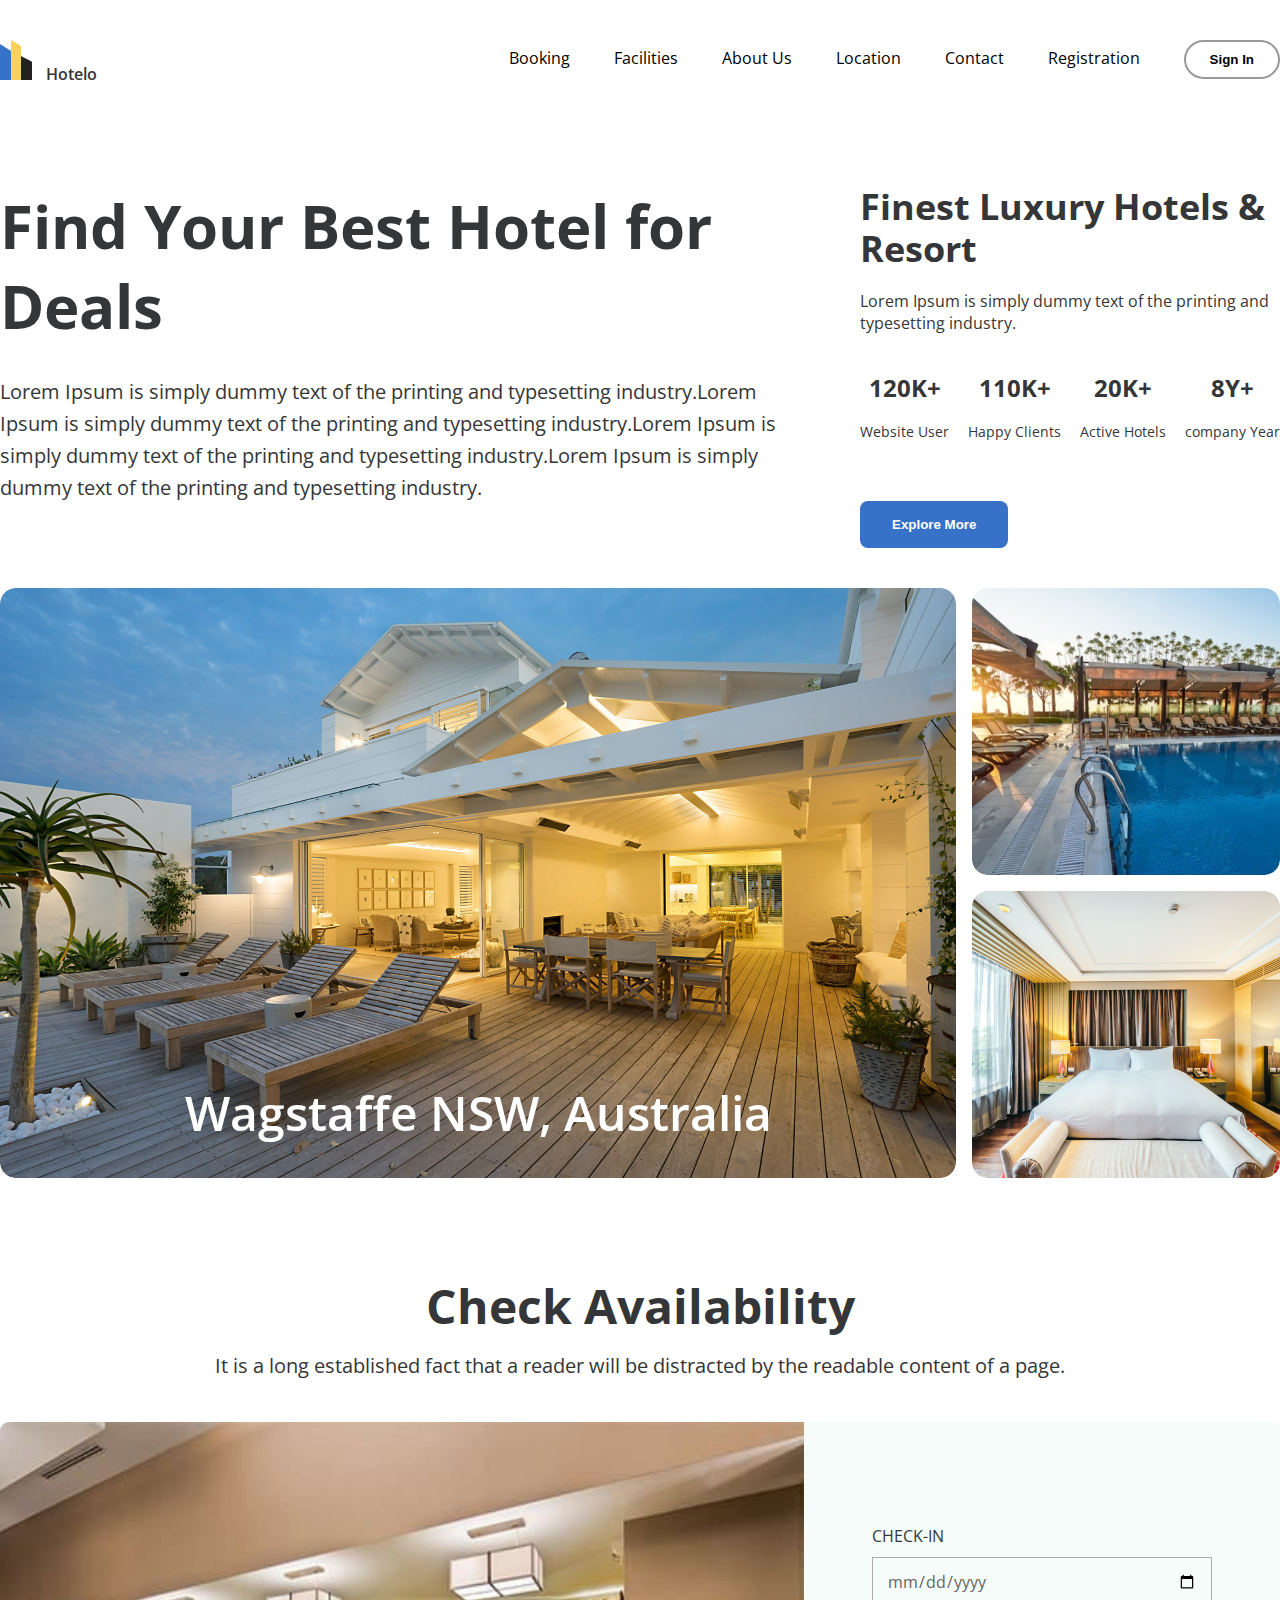
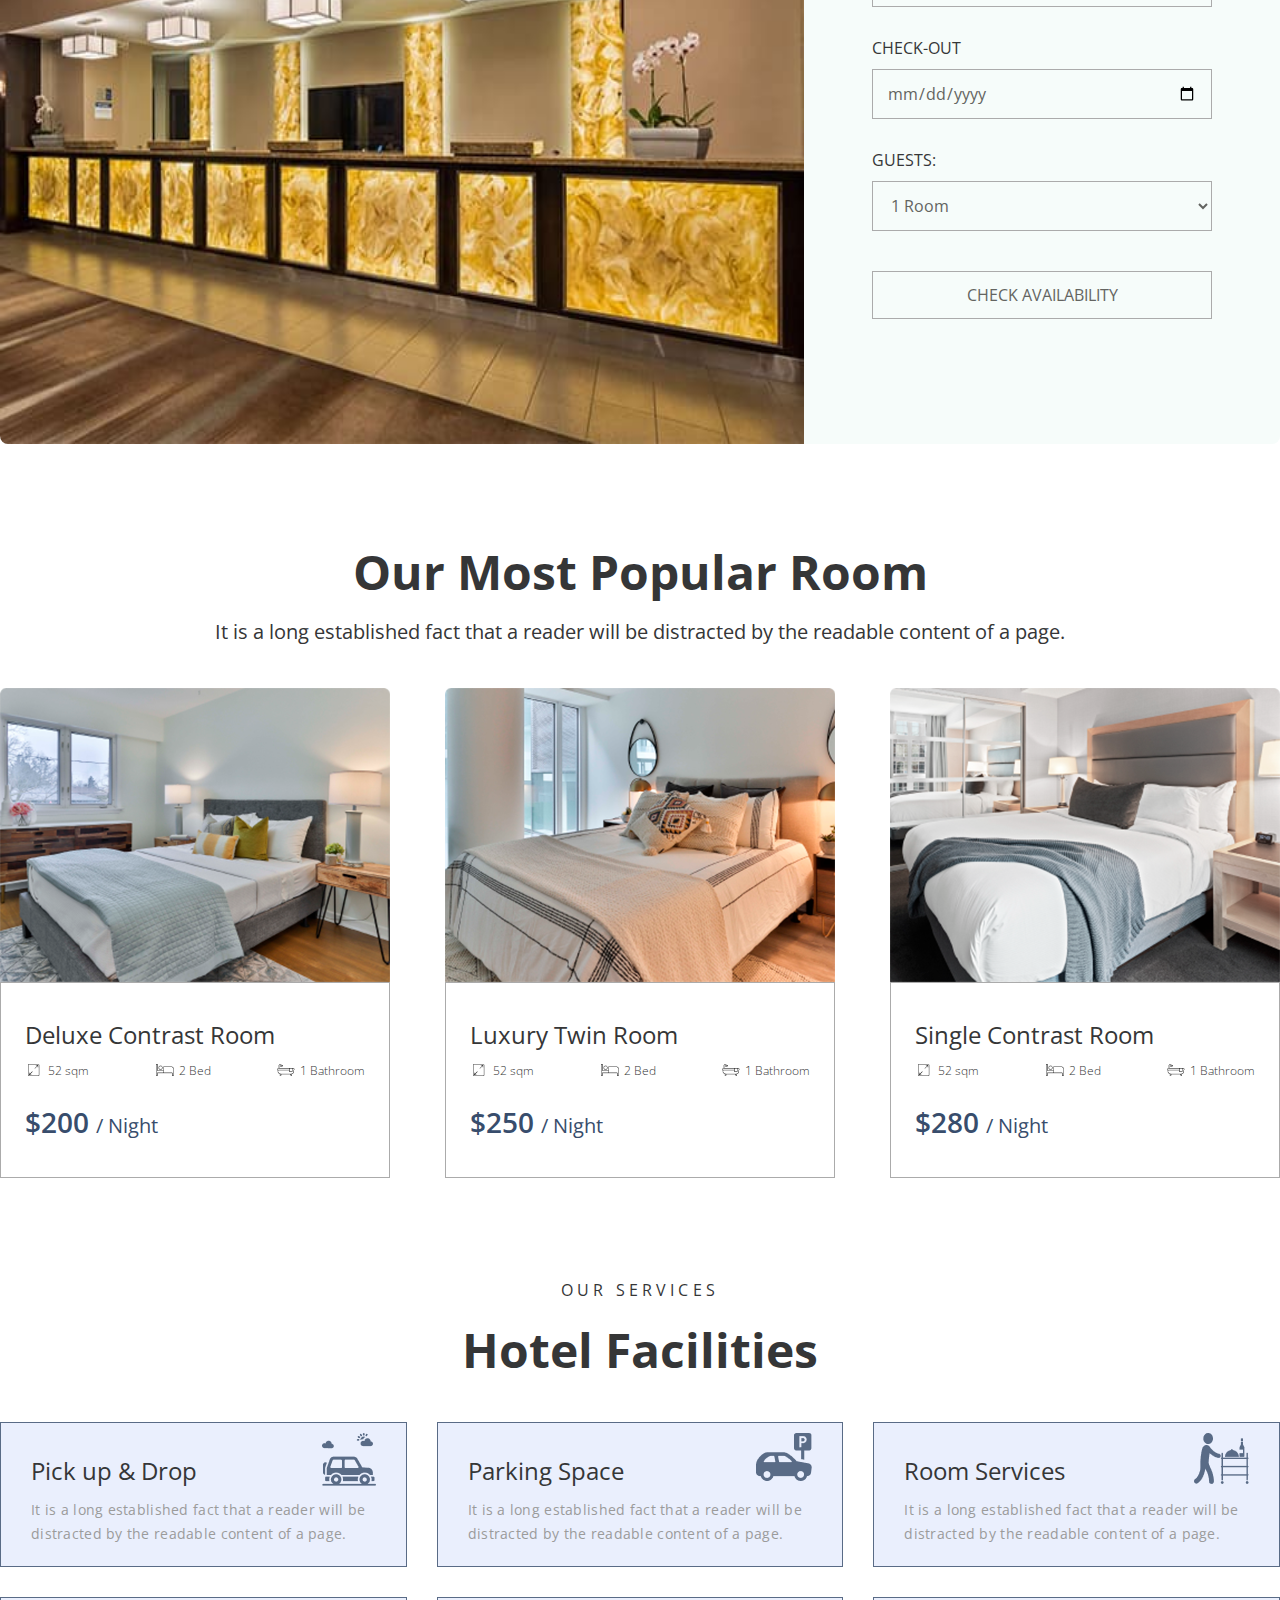
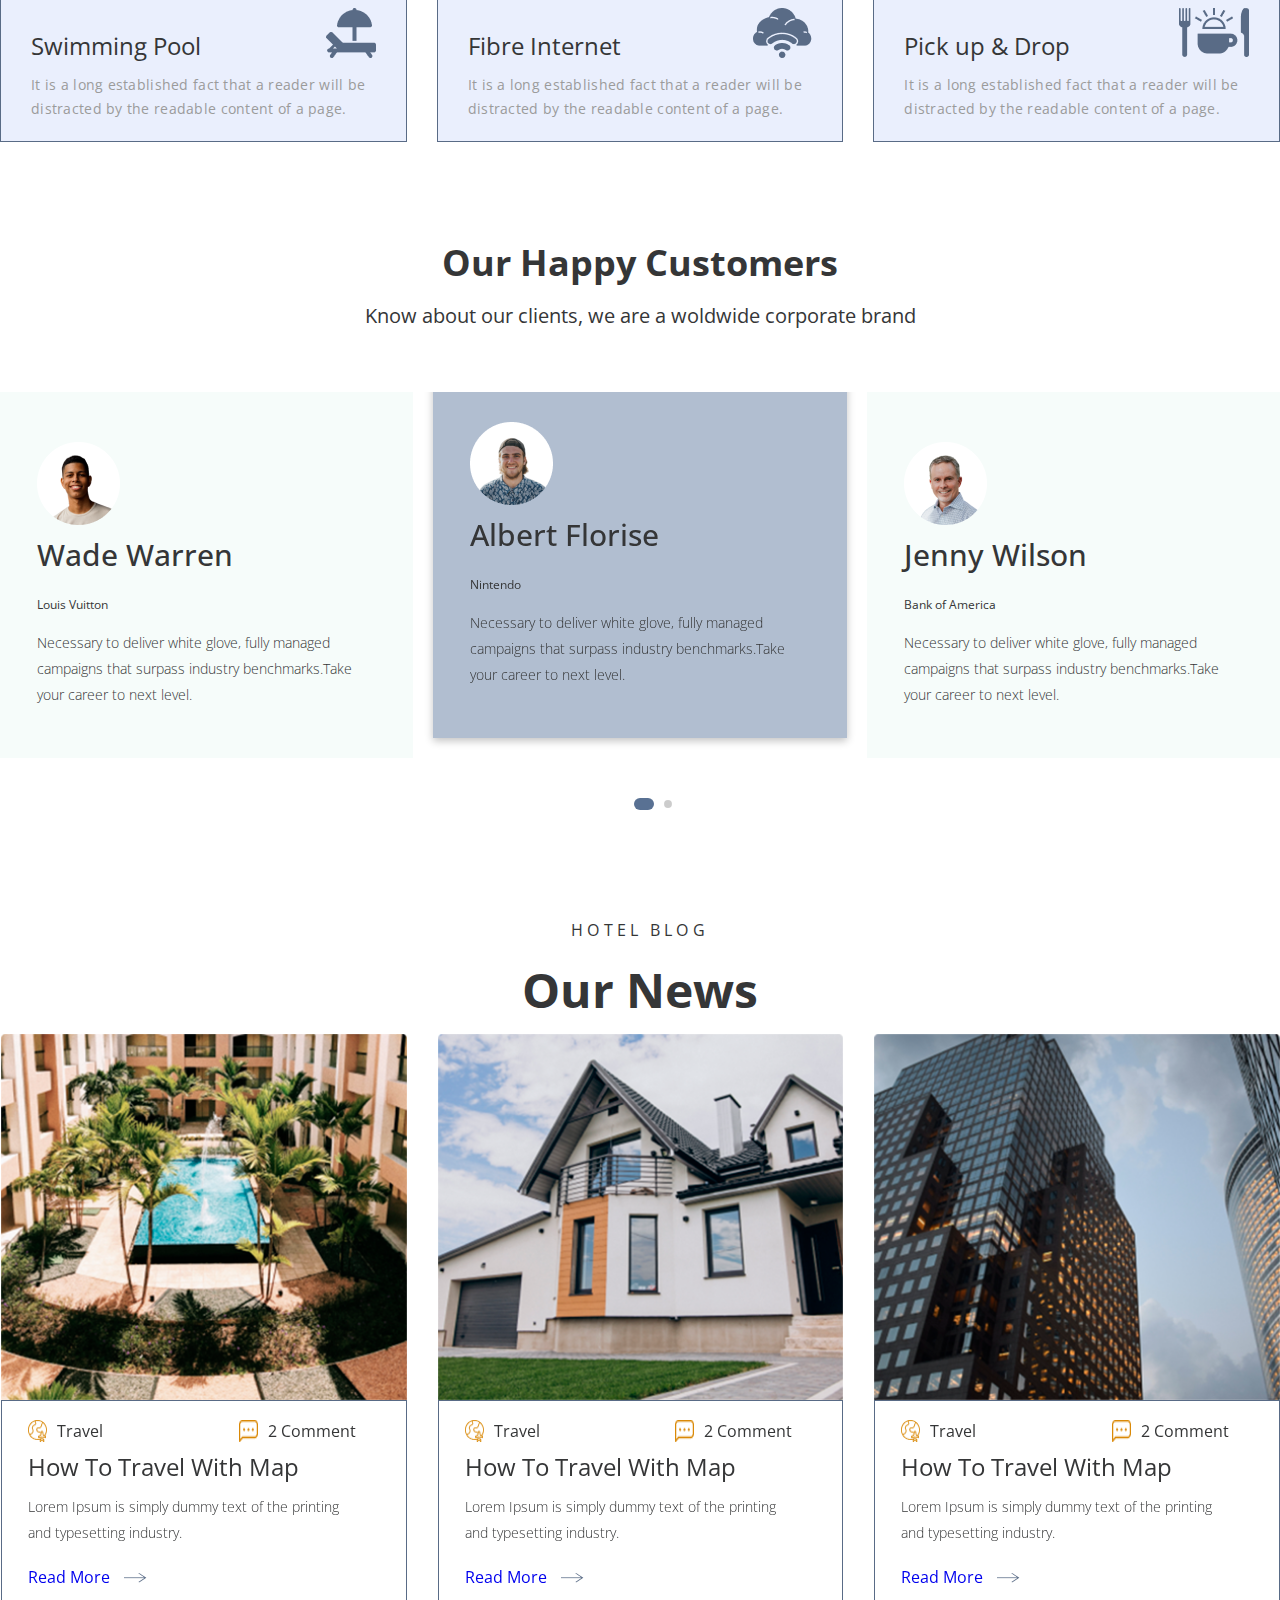
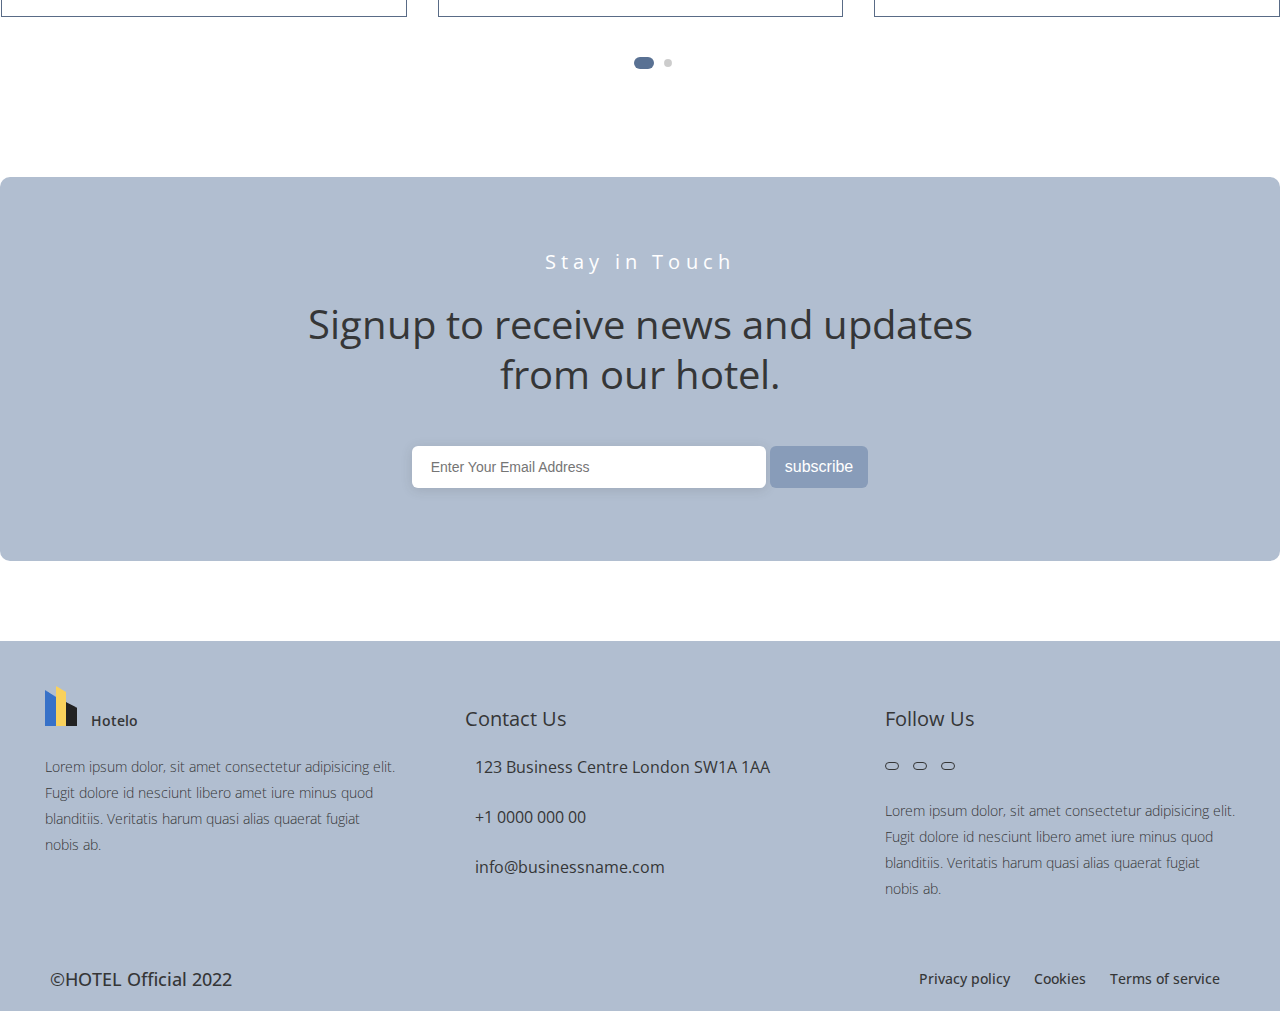
==== commit 9a109a59: "add feedback and news-slider" ====
--- a/index.html
+++ b/index.html
@@ -174,7 +174,7 @@
     </div>
   </section>
 
-  <section class="poular">
+  <section class="popular">
     <div class="container">
       <h2 class="popular-title">Our Most Popular Room</h2>
       <p class="popular-descr">It is a long established fact that a reader will be distracted by the readable content of
@@ -336,46 +336,101 @@
       <h3 class="slider-title">Our Happy Customers</h3>
       <p class="slider-descr">Know about our clients, we are a woldwide corporate brand</p>
       <div class="slider-inner">
-        <div class="slider-item">
-          <div class="slider-inner-box">
-            <img src="images/slider1.png" alt="slider-img" class="slider-inner-img">
-            <h5 class="slider-inner-title">Wade Warren</h5>
-            <p class="slider-inner-text">Louis Vuitton</p>
-            <p class="slider-inner-phrase">Necessary to deliver white glove,
-              fully managed campaigns that surpass
-              industry benchmarks.Take your career
-              to next level.
-            </p>
-          </div>
-        </div>
-        <div class="slider-item active-slide">
-          <div class="slider-inner-box">
-            <img src="images/slider2.png" alt="slider-img" class="slider-inner-img">
-            <h5 class="slider-inner-title">Albert Florise</h5>
-            <p class="slider-inner-text">Nintendo</p>
-            <p class="slider-inner-phrase">Necessary to deliver white glove,
-              fully managed campaigns that surpass
-              industry benchmarks.Take your career
-              to next level.
-            </p>
-          </div>
-        </div>
-        <div class="slider-item">
-          <div class="slider-inner-box">
-            <img src="images/slider3.png" alt="slider-img" class="slider-inner-img">
-            <h5 class="slider-inner-title">Jenny Wilson</h5>
-            <p class="slider-inner-text">Bank of America</p>
-            <p class="slider-inner-phrase">Necessary to deliver white glove,
-              fully managed campaigns that surpass
-              industry benchmarks.Take your career
-              to next level.
-            </p>
-          </div>
-        </div>
-      </div>
-      <div class="slider-pagination">
-        <img src="images/pagination-img.png" alt="pagination-img" class="pagination-img">
-      </div>
+        <div class="swiper feedbackSwiper">
+          <div class="swiper-wrapper feedback">
+            <div class="swiper-slide">
+              <div class="slider-item">
+                <div class="slider-inner-box">
+                  <img src="images/slider1.png" alt="slider-img" class="slider-inner-img">
+                  <h5 class="slider-inner-title">Wade Warren</h5>
+                  <p class="slider-inner-text">Louis Vuitton</p>
+                  <p class="slider-inner-phrase">Necessary to deliver white glove,
+                    fully managed campaigns that surpass
+                    industry benchmarks.Take your career
+                    to next level.
+                  </p>
+                </div>
+              </div>
+            </div>
+            <div class="swiper-slide">
+              <div class="slider-item active-slide">
+                <div class="slider-inner-box">
+                  <img src="images/slider2.png" alt="slider-img" class="slider-inner-img">
+                  <h5 class="slider-inner-title">Albert Florise</h5>
+                  <p class="slider-inner-text">Nintendo</p>
+                  <p class="slider-inner-phrase">Necessary to deliver white glove,
+                    fully managed campaigns that surpass
+                    industry benchmarks.Take your career
+                    to next level.
+                  </p>
+                </div>
+              </div>
+            </div>
+            <div class="swiper-slide">
+              <div class="slider-item">
+                <div class="slider-inner-box">
+                  <img src="images/slider3.png" alt="slider-img" class="slider-inner-img">
+                  <h5 class="slider-inner-title">Jenny Wilson</h5>
+                  <p class="slider-inner-text">Bank of America</p>
+                  <p class="slider-inner-phrase">Necessary to deliver white glove,
+                    fully managed campaigns that surpass
+                    industry benchmarks.Take your career
+                    to next level.
+                  </p>
+                </div>
+              </div>
+            </div>
+            <div class="swiper-slide">
+              <div class="slider-item">
+                <div class="slider-inner-box">
+                  <img src="images/slider1.png" alt="slider-img" class="slider-inner-img">
+                  <h5 class="slider-inner-title">Wade Warren</h5>
+                  <p class="slider-inner-text">Louis Vuitton</p>
+                  <p class="slider-inner-phrase">Necessary to deliver white glove,
+                    fully managed campaigns that surpass
+                    industry benchmarks.Take your career
+                    to next level.
+                  </p>
+                </div>
+              </div>
+            </div>
+            <div class="swiper-slide">
+              <div class="slider-item active-slide">
+                <div class="slider-inner-box">
+                  <img src="images/slider2.png" alt="slider-img" class="slider-inner-img">
+                  <h5 class="slider-inner-title">Albert Florise</h5>
+                  <p class="slider-inner-text">Nintendo</p>
+                  <p class="slider-inner-phrase">Necessary to deliver white glove,
+                    fully managed campaigns that surpass
+                    industry benchmarks.Take your career
+                    to next level.
+                  </p>
+                </div>
+              </div>
+            </div>
+            <div class="swiper-slide">
+              <div class="slider-item">
+                <div class="slider-inner-box">
+                  <img src="images/slider3.png" alt="slider-img" class="slider-inner-img">
+                  <h5 class="slider-inner-title">Jenny Wilson</h5>
+                  <p class="slider-inner-text">Bank of America</p>
+                  <p class="slider-inner-phrase">Necessary to deliver white glove,
+                    fully managed campaigns that surpass
+                    industry benchmarks.Take your career
+                    to next level.
+                  </p>
+                </div>
+              </div>
+            </div>
+          </div>
+          <div class="pagination-inner">
+            <div class="swiper-pagination"></div>
+          </div>
+
+        </div>
+
+      </div>
+
     </div>
   </section>
 
@@ -384,73 +439,172 @@
       <h5 class="news-subtitle">HOTEL BLOG</h5>
       <h2 class="news-title">Our News</h2>
       <div class="news-slider">
-        <div class="news-slider-item">
-          <img src="images/news1.png" alt="news-slider-img" class="news-slider-img">
-          <div class="news-item-box">
-            <div class="news-item-status">
-              <div class="status-travel">
-                <img src="images/travel.png" alt="" class="status-travel-img">
-                <p class="status-travel-text">Travel</p>
-              </div>
-              <div class="status-comment">
-                <img src="images/comment.png" alt="" class="status-comment-img">
-                <p class="status-travel-text">2 Comment</p>
-              </div>
-            </div>
-            <h3 class="news-item-title">How To Travel With Map</h3>
-            <p class="news-item-text">Lorem Ipsum is simply dummy text of the printing and typesetting industry.</p>
-            <div class="readmore">
-              <a href="#" class="news-item-link">Read More</a>
-              <img src="images/arrow-right.png" alt="arrow-right-img" class="newsitem-link-img">
-            </div>
-          </div>
-        </div>
-        <div class="news-slider-item">
-          <img src="images/nesw2.png" alt="news-slider-img" class="news-slider-img">
-          <div class="news-item-box">
-            <div class="news-item-status">
-              <div class="status-travel">
-                <img src="images/travel.png" alt="" class="status-travel-img">
-                <p class="status-travel-text">Travel</p>
-              </div>
-              <div class="status-comment">
-                <img src="images/comment.png" alt="" class="status-comment-img">
-                <p class="status-travel-text">2 Comment</p>
-              </div>
-            </div>
-            <h3 class="news-item-title">How To Travel With Map</h3>
-            <p class="news-item-text">Lorem Ipsum is simply dummy text of the printing and typesetting industry.</p>
-            <div class="readmore">
-              <a href="#" class="news-item-link">Read More</a>
-              <img src="images/arrow-right.png" alt="arrow-right-img" class="newsitem-link-img">
-            </div>
-          </div>
-        </div>
-        <div class="news-slider-item">
-          <img src="images/news3.png" alt="news-slider-img" class="news-slider-img">
-          <div class="news-item-box">
-            <div class="news-item-status">
-              <div class="status-travel">
-                <img src="images/travel.png" alt="" class="status-travel-img">
-                <p class="status-travel-text">Travel</p>
-              </div>
-              <div class="status-comment">
-                <img src="images/comment.png" alt="" class="status-comment-img">
-                <p class="status-travel-text">2 Comment</p>
-              </div>
-            </div>
-            <h3 class="news-item-title">How To Travel With Map</h3>
-            <p class="news-item-text">Lorem Ipsum is simply dummy text of the printing and typesetting industry.</p>
-            <div class="readmore">
-              <a href="#" class="news-item-link">Read More</a>
-              <img src="images/arrow-right.png" alt="arrow-right-img" class="newsitem-link-img">
-            </div>
-          </div>
-        </div>
-      </div>
-      <div class="news-pagination">
-        <img src="images/pagination-img.png" alt="pagination-img" class="pagination-img">
-      </div>
+
+        <div class="swiper newsSwiper">
+          <div class="swiper-wrapper">
+            <div class="swiper-slide">
+              <div class="news-slider-item">
+                <img src="images/news1.png" alt="news-slider-img" class="news-slider-img">
+                <div class="news-item-box">
+                  <div class="news-item-status">
+                    <div class="status-travel">
+                      <img src="images/travel.png" alt="" class="status-travel-img">
+                      <p class="status-travel-text">Travel</p>
+                    </div>
+                    <div class="status-comment">
+                      <img src="images/comment.png" alt="" class="status-comment-img">
+                      <p class="status-travel-text">2 Comment</p>
+                    </div>
+                  </div>
+                  <h3 class="news-item-title">How To Travel With Map</h3>
+                  <p class="news-item-text">Lorem Ipsum is simply dummy text of the printing and typesetting industry.
+                  </p>
+                  <div class="readmore">
+                    <a href="#" class="news-item-link">Read More</a>
+                    <img src="images/arrow-right.png" alt="arrow-right-img" class="newsitem-link-img">
+                  </div>
+                </div>
+              </div>
+
+            </div>
+            <div class="swiper-slide">
+              <div class="news-slider-item">
+                <img src="images/nesw2.png" alt="news-slider-img" class="news-slider-img">
+                <div class="news-item-box">
+                  <div class="news-item-status">
+                    <div class="status-travel">
+                      <img src="images/travel.png" alt="" class="status-travel-img">
+                      <p class="status-travel-text">Travel</p>
+                    </div>
+                    <div class="status-comment">
+                      <img src="images/comment.png" alt="" class="status-comment-img">
+                      <p class="status-travel-text">2 Comment</p>
+                    </div>
+                  </div>
+                  <h3 class="news-item-title">How To Travel With Map</h3>
+                  <p class="news-item-text">Lorem Ipsum is simply dummy text of the printing and typesetting industry.
+                  </p>
+                  <div class="readmore">
+                    <a href="#" class="news-item-link">Read More</a>
+                    <img src="images/arrow-right.png" alt="arrow-right-img" class="newsitem-link-img">
+                  </div>
+                </div>
+              </div>
+
+            </div>
+            <div class="swiper-slide">
+              <div class="news-slider-item">
+                <img src="images/news3.png" alt="news-slider-img" class="news-slider-img">
+                <div class="news-item-box">
+                  <div class="news-item-status">
+                    <div class="status-travel">
+                      <img src="images/travel.png" alt="" class="status-travel-img">
+                      <p class="status-travel-text">Travel</p>
+                    </div>
+                    <div class="status-comment">
+                      <img src="images/comment.png" alt="" class="status-comment-img">
+                      <p class="status-travel-text">2 Comment</p>
+                    </div>
+                  </div>
+                  <h3 class="news-item-title">How To Travel With Map</h3>
+                  <p class="news-item-text">Lorem Ipsum is simply dummy text of the printing and typesetting industry.
+                  </p>
+                  <div class="readmore">
+                    <a href="#" class="news-item-link">Read More</a>
+                    <img src="images/arrow-right.png" alt="arrow-right-img" class="newsitem-link-img">
+                  </div>
+                </div>
+              </div>
+            </div>
+
+            <div class="swiper-slide">
+              <div class="news-slider-item">
+                <img src="images/news1.png" alt="news-slider-img" class="news-slider-img">
+                <div class="news-item-box">
+                  <div class="news-item-status">
+                    <div class="status-travel">
+                      <img src="images/travel.png" alt="" class="status-travel-img">
+                      <p class="status-travel-text">Travel</p>
+                    </div>
+                    <div class="status-comment">
+                      <img src="images/comment.png" alt="" class="status-comment-img">
+                      <p class="status-travel-text">2 Comment</p>
+                    </div>
+                  </div>
+                  <h3 class="news-item-title">How To Travel With Map</h3>
+                  <p class="news-item-text">Lorem Ipsum is simply dummy text of the printing and typesetting industry.
+                  </p>
+                  <div class="readmore">
+                    <a href="#" class="news-item-link">Read More</a>
+                    <img src="images/arrow-right.png" alt="arrow-right-img" class="newsitem-link-img">
+                  </div>
+                </div>
+              </div>
+
+            </div>
+            <div class="swiper-slide">
+              <div class="news-slider-item">
+                <img src="images/nesw2.png" alt="news-slider-img" class="news-slider-img">
+                <div class="news-item-box">
+                  <div class="news-item-status">
+                    <div class="status-travel">
+                      <img src="images/travel.png" alt="" class="status-travel-img">
+                      <p class="status-travel-text">Travel</p>
+                    </div>
+                    <div class="status-comment">
+                      <img src="images/comment.png" alt="" class="status-comment-img">
+                      <p class="status-travel-text">2 Comment</p>
+                    </div>
+                  </div>
+                  <h3 class="news-item-title">How To Travel With Map</h3>
+                  <p class="news-item-text">Lorem Ipsum is simply dummy text of the printing and typesetting industry.
+                  </p>
+                  <div class="readmore">
+                    <a href="#" class="news-item-link">Read More</a>
+                    <img src="images/arrow-right.png" alt="arrow-right-img" class="newsitem-link-img">
+                  </div>
+                </div>
+              </div>
+
+            </div>
+            <div class="swiper-slide">
+              <div class="news-slider-item">
+                <img src="images/news3.png" alt="news-slider-img" class="news-slider-img">
+                <div class="news-item-box">
+                  <div class="news-item-status">
+                    <div class="status-travel">
+                      <img src="images/travel.png" alt="" class="status-travel-img">
+                      <p class="status-travel-text">Travel</p>
+                    </div>
+                    <div class="status-comment">
+                      <img src="images/comment.png" alt="" class="status-comment-img">
+                      <p class="status-travel-text">2 Comment</p>
+                    </div>
+                  </div>
+                  <h3 class="news-item-title">How To Travel With Map</h3>
+                  <p class="news-item-text">Lorem Ipsum is simply dummy text of the printing and typesetting industry.
+                  </p>
+                  <div class="readmore">
+                    <a href="#" class="news-item-link">Read More</a>
+                    <img src="images/arrow-right.png" alt="arrow-right-img" class="newsitem-link-img">
+                  </div>
+                </div>
+              </div>
+            </div>
+
+          </div>
+
+          <div class="pagination-inner">
+            <div class="swiper-pagination"></div>
+          </div>
+          
+        </div>
+
+
+
+
+      </div>
+
     </div>
   </section>
 
--- a/css/style.css
+++ b/css/style.css
@@ -410,7 +410,20 @@
   box-shadow: rgba(0, 0, 0, 0.24) 0px 3px 8px;
 }
 
-.slider-pagination,
+.swiper-pagination-bullet{
+  width: 12px;
+  height: 12px;
+}
+.swiper-pagination-bullet-active-main{
+  background-color: #597193;
+  width: 20px;
+  height: 12px;
+  border-radius: 7px;
+}
+
+.pagination-inner{
+ margin-top: 60px;
+}
 .news-pagination {
   margin-top: 70px;
   text-align: center;
@@ -420,16 +433,16 @@
   margin-top: 100px;
 }
 
-.news-slider {
-  display: flex;
-  gap: 30px;
+.newsSwiper .swiper-wrapper{
+  margin-right: 5px;
 }
 
 .news-slider-item {
   cursor: pointer;
-}
-
-.news-slider-img {
+  margin-left: 1px;
+}
+
+.news-slider-img{
   width: 100%;
 }
 
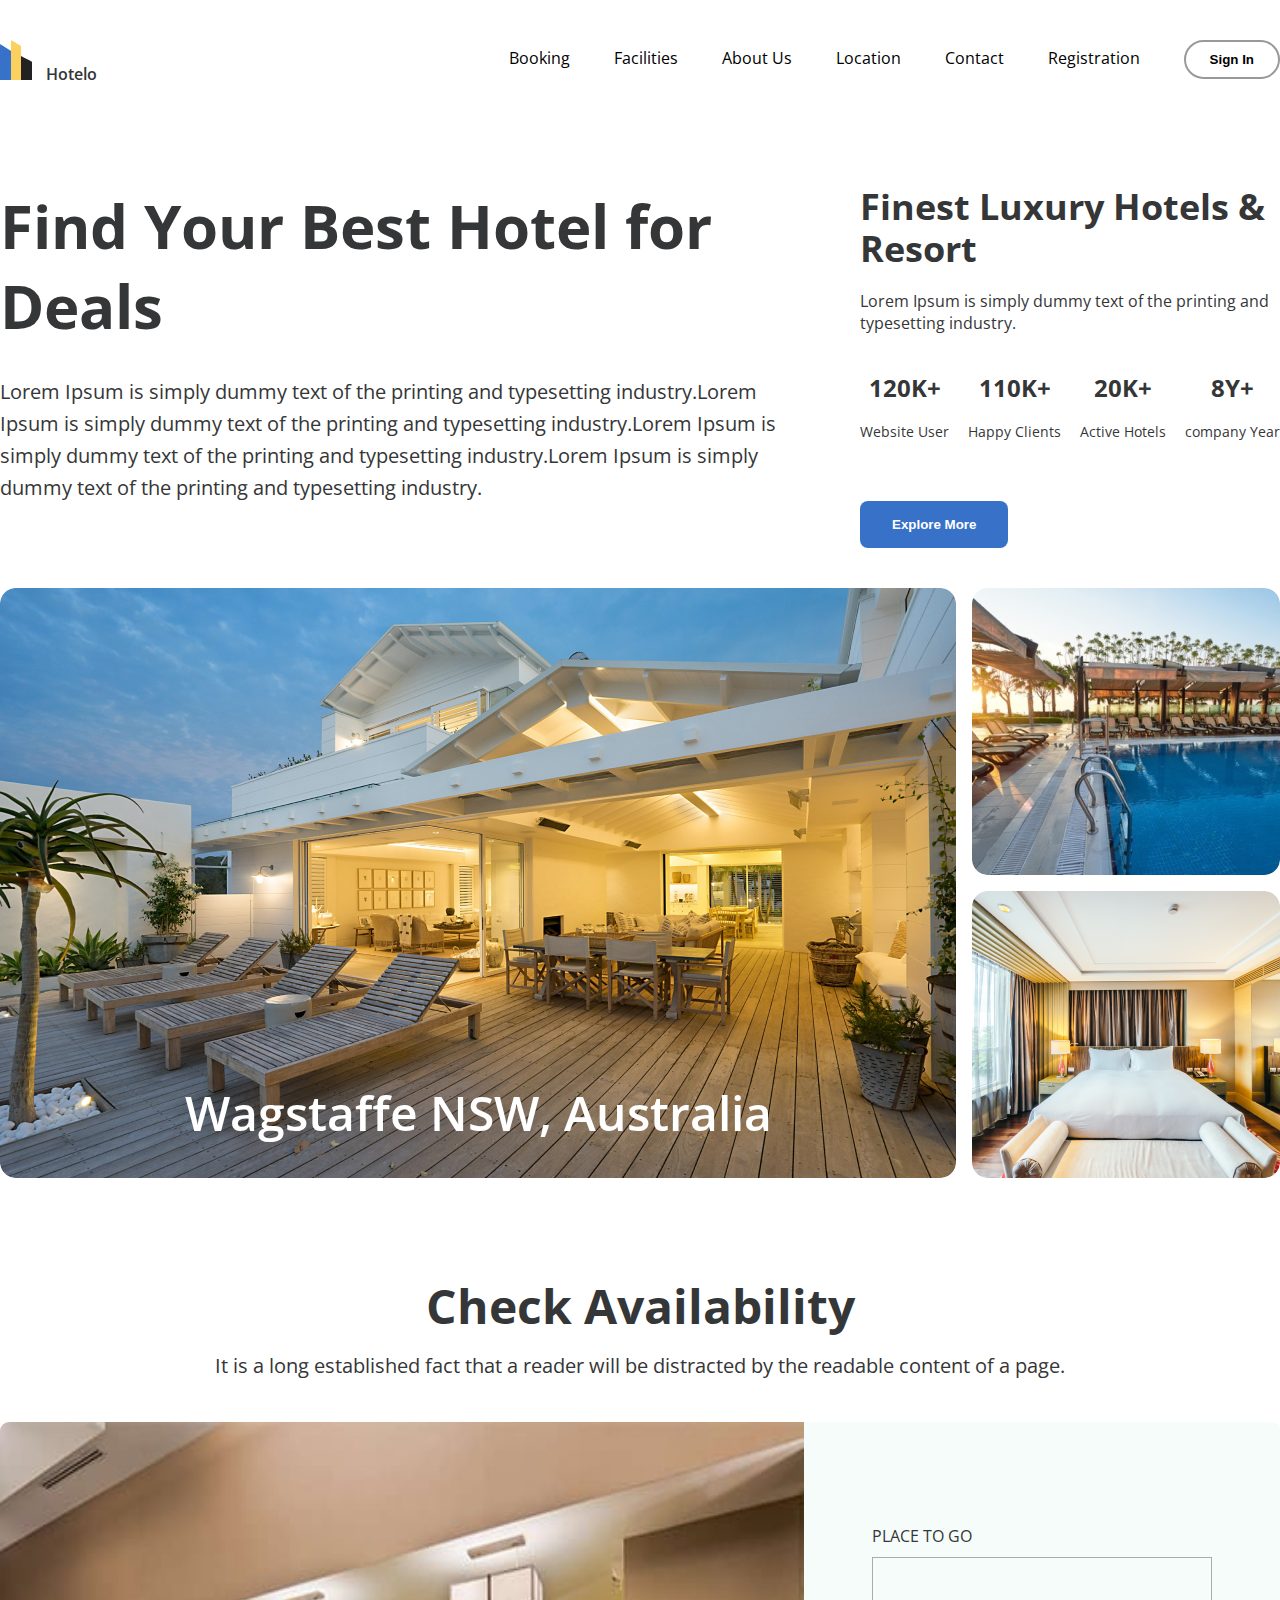
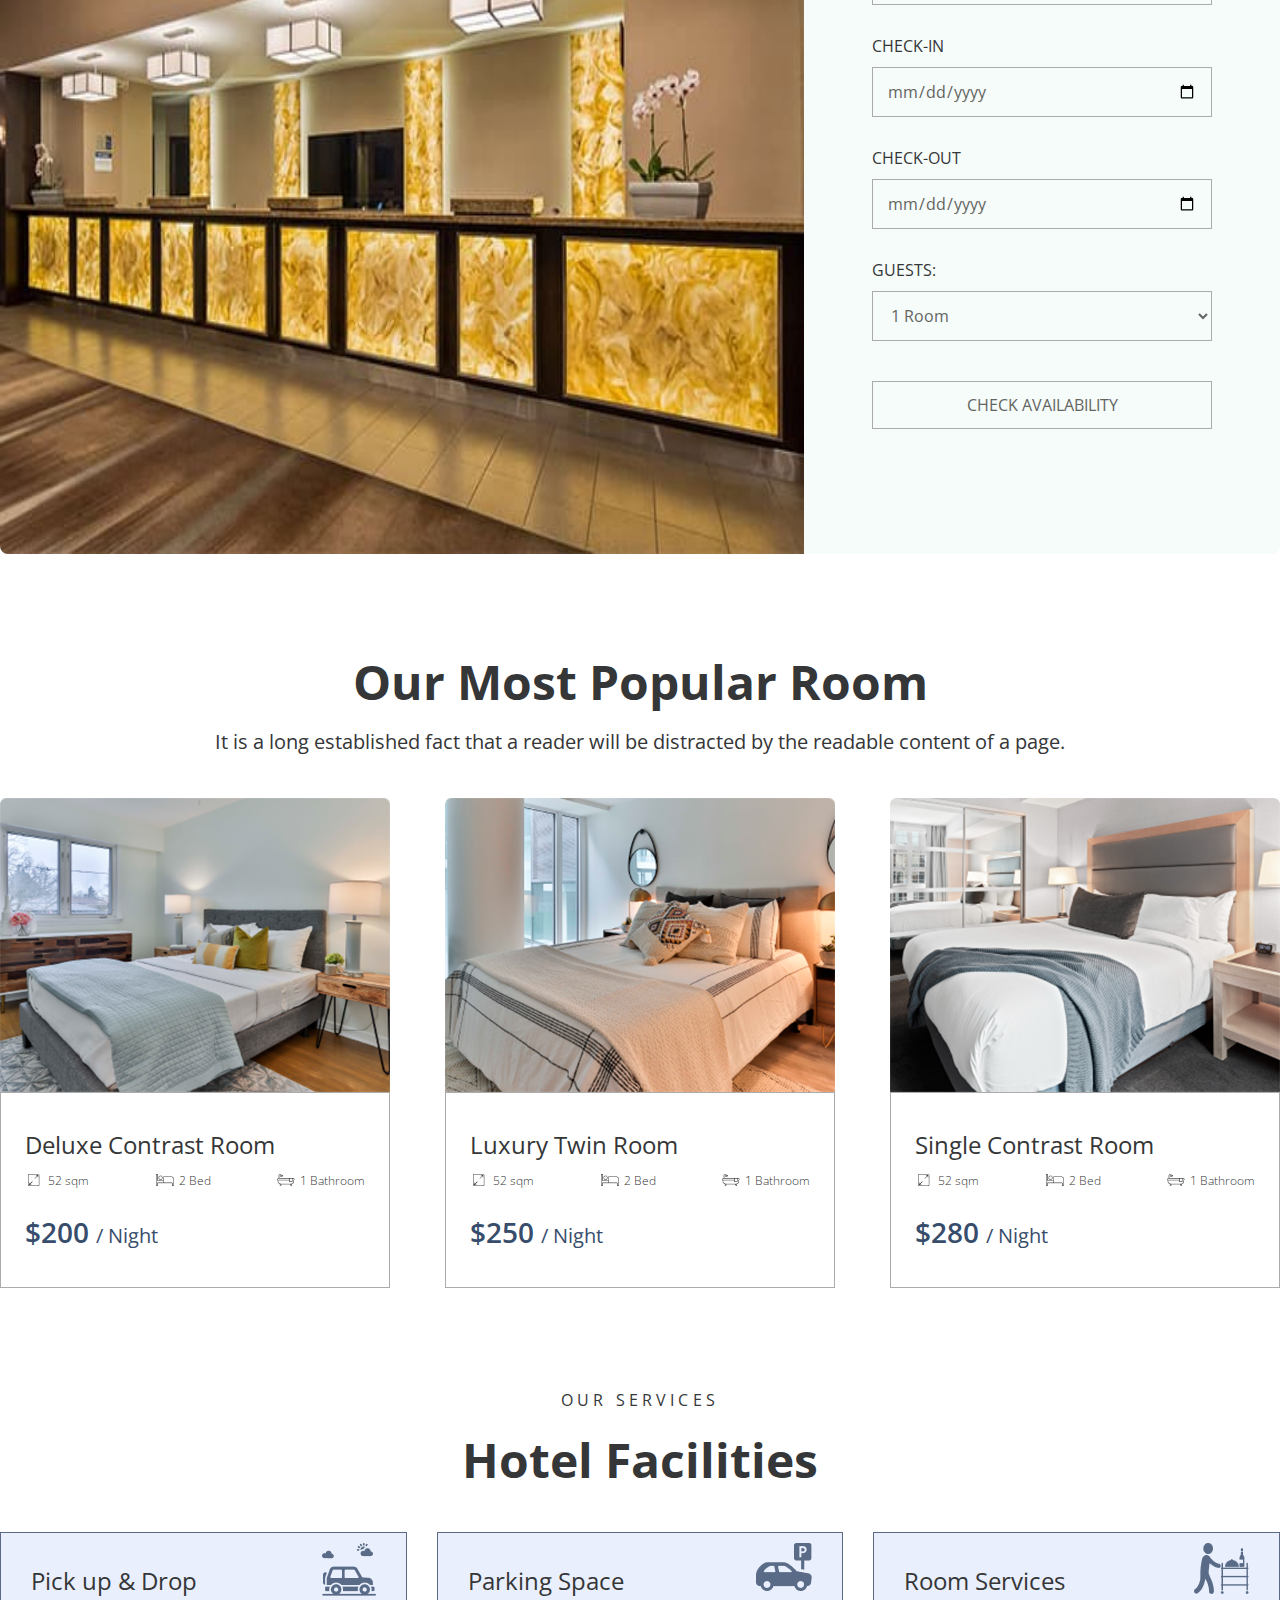
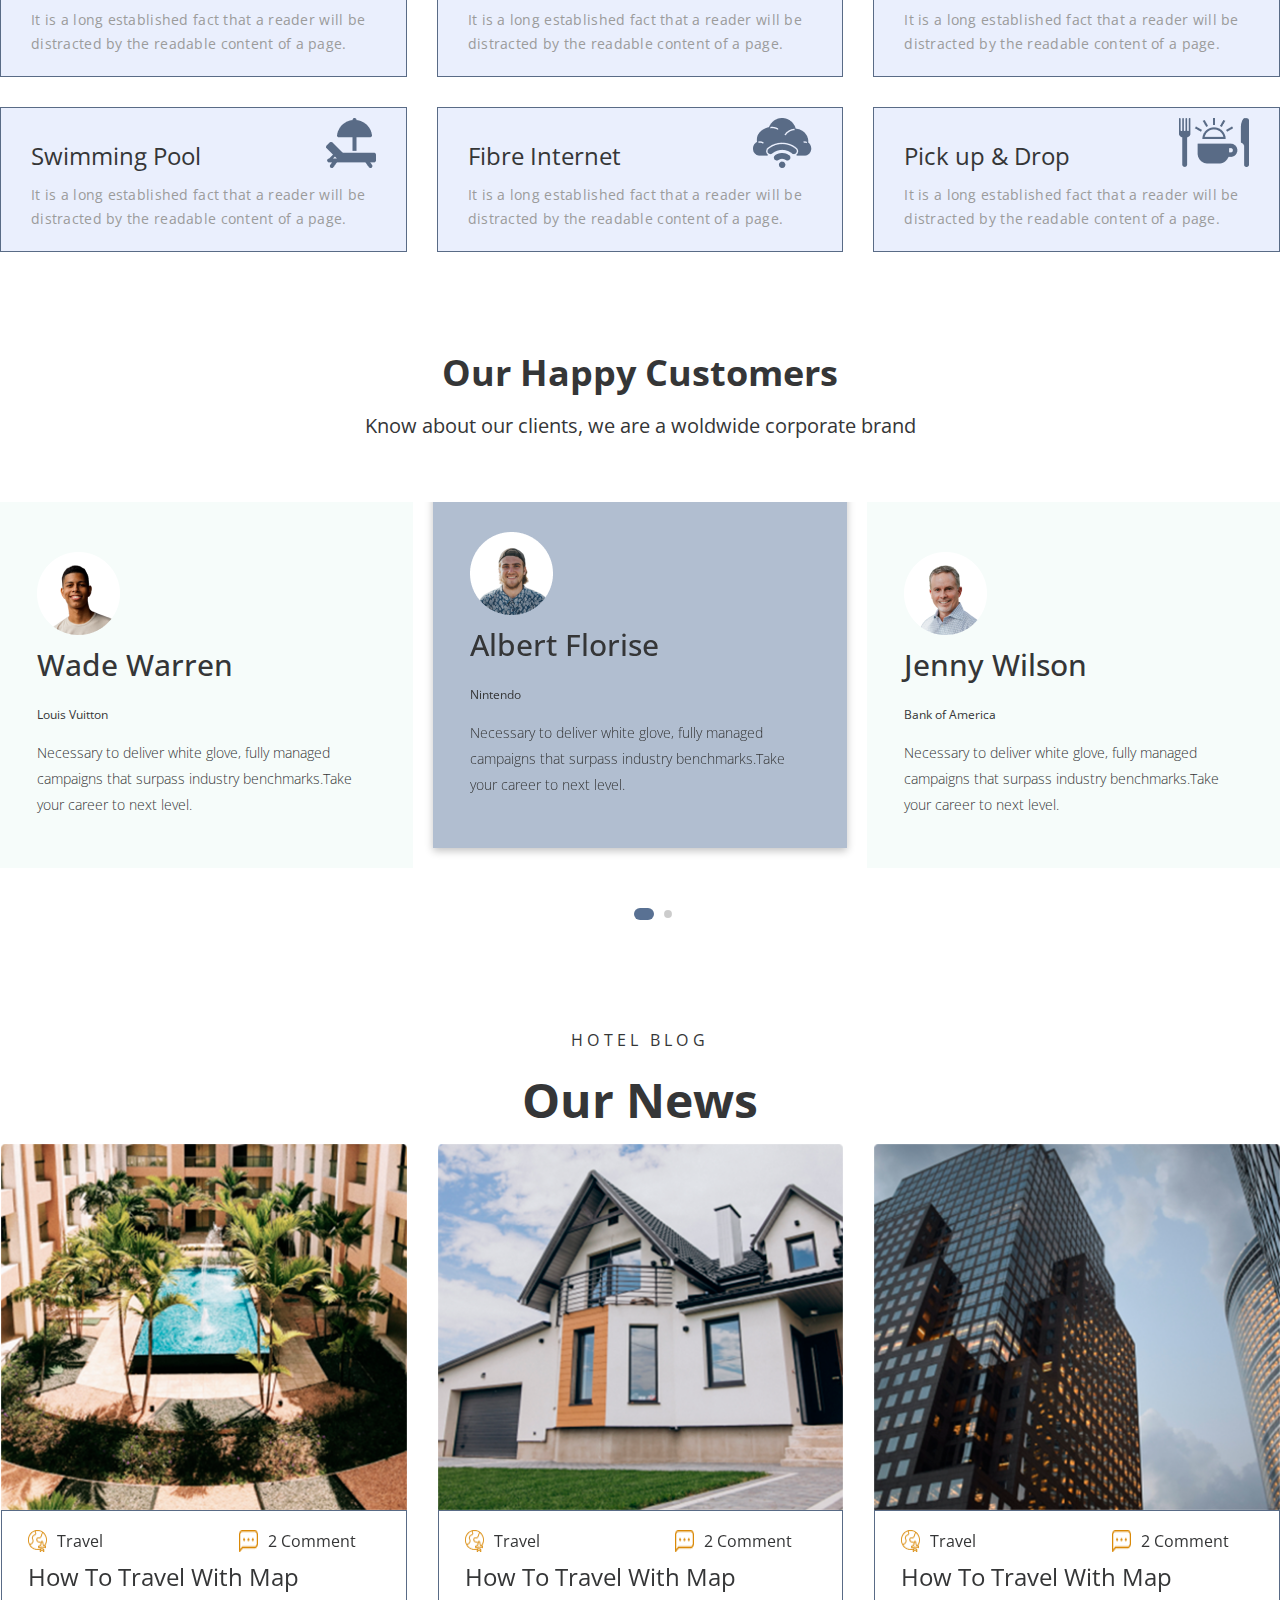
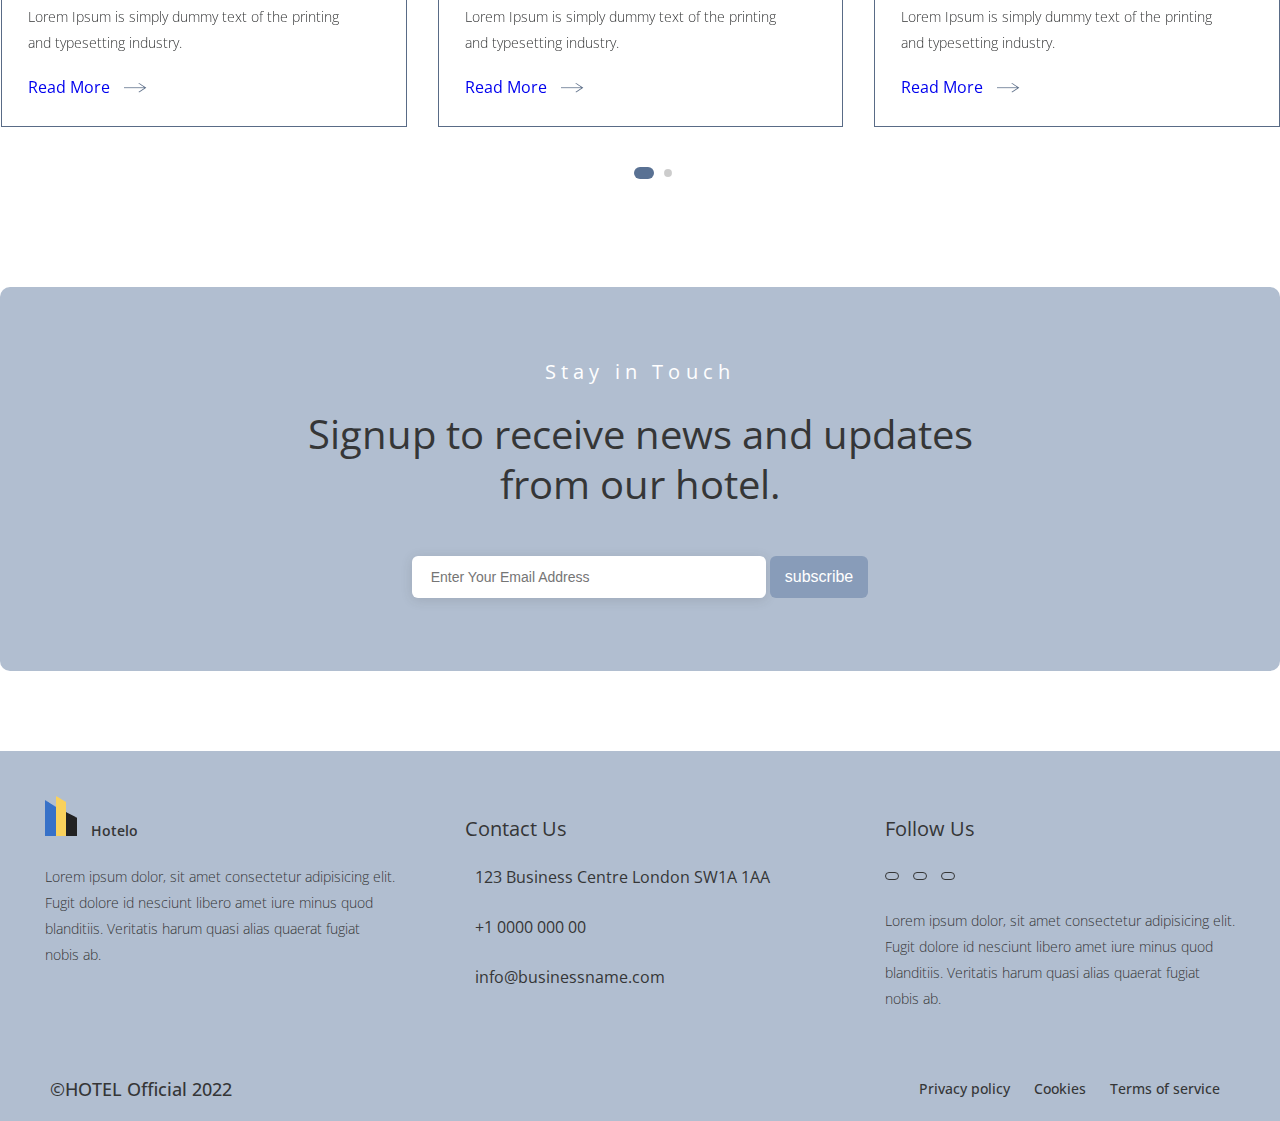
==== commit ecb56372: "add booking page" ====
--- a/index.html
+++ b/index.html
@@ -5,7 +5,7 @@
   <meta charset="UTF-8">
   <meta http-equiv="X-UA-Compatible" content="IE=edge">
   <meta name="viewport" content="width=device-width, initial-scale=1.0">
-  <title>Hotel</title>
+  <title>Hotelo - Find Your Best Hotel for Deals</title>
   <link rel="stylesheet" href="https://cdn.jsdelivr.net/npm/swiper/swiper-bundle.min.css">
   <link rel="stylesheet"
     href="https://maxst.icons8.com/vue-static/landings/line-awesome/line-awesome/1.3.0/css/line-awesome.min.css">
@@ -13,70 +13,73 @@
 </head>
 
 <body>
-  <section class="header">
-    <div class="container">
-      <div class="header-top">
-        <div class="logo">
-          <a class="logo-link" href="#">
-            <img src="images/logo.png" alt="Logo-image" class="logo-img">
-            <p class="logo-text">Hotelo</p>
-          </a>
-        </div>
-        <div class="navbar">
-          <div class="navbar-menu">
-            <ul class="menu-list">
-              <li class="menu-list-item"><a href="#">Booking</a></li>
-              <li class="menu-list-item"><a href="#">Facilities</a></li>
-              <li class="menu-list-item"><a href="#">About Us</a></li>
-              <li class="menu-list-item"><a href="#">Location</a></li>
-              <li class="menu-list-item"><a href="#">Contact</a></li>
-              <li class="menu-list-item"><a href="#">Registration</a></li>
-            </ul>
-          </div>
-          <button class="authorization-btn">Sign In</button>
-        </div>
-      </div>
-      <div class="header-inner">
-        <div class="header-inner-descr">
-          <h1 class="header-inner-descr_title">Find Your Best Hotel for Deals</h1>
-          <p class="header-inner-descr_text">Lorem Ipsum is simply dummy text of the printing and typesetting
-            industry.Lorem Ipsum is simply dummy text of the printing and typesetting industry.Lorem Ipsum is simply
-            dummy text of the printing and typesetting industry.Lorem Ipsum is simply dummy text of the printing and
-            typesetting industry.
-          </p>
-        </div>
-        <div class="header-inner-card">
-          <div class="header-inner-card_descr">
-            <h3 class="header-inner-card-title">Finest Luxury Hotels
-              & Resort</h3>
-            <p class="header-inner-card-text">Lorem Ipsum is simply dummy text of the printing and typesetting industry.
+  <header>
+    <section class="header">
+      <div class="container">
+        <div class="header-top">
+          <div class="logo">
+            <a class="logo-link" href="index.html">
+              <img src="images/logo.png" alt="Logo-image" class="logo-img">
+              <p class="logo-text">Hotelo</p>
+            </a>
+          </div>
+          <div class="navbar">
+            <div class="navbar-menu">
+              <ul class="menu-list">
+                <li class="menu-list-item"><a href="booking.html">Booking</a></li>
+                <li class="menu-list-item"><a href="#">Facilities</a></li>
+                <li class="menu-list-item"><a href="about.html">About Us</a></li>
+                <li class="menu-list-item"><a href="#">Location</a></li>
+                <li class="menu-list-item"><a href="#">Contact</a></li>
+                <li class="menu-list-item"><a href="#">Registration</a></li>
+              </ul>
+            </div>
+            <button class="authorization-btn">Sign In</button>
+          </div>
+        </div>
+        <div class="header-inner">
+          <div class="header-inner-descr">
+            <h1 class="header-inner-descr_title">Find Your Best Hotel for Deals</h1>
+            <p class="header-inner-descr_text">Lorem Ipsum is simply dummy text of the printing and typesetting
+              industry.Lorem Ipsum is simply dummy text of the printing and typesetting industry.Lorem Ipsum is simply
+              dummy text of the printing and typesetting industry.Lorem Ipsum is simply dummy text of the printing and
+              typesetting industry.
             </p>
-            <div class="header-inner-card-rating">
-              <div class="header-inner-card-item">
-                <h4 class="header-inner-card-head">120K+</h4>
-                <p class="header-inner-card-descr">Website User</p>
-              </div>
-              <div class="header-inner-card-item">
-                <h4 class="header-inner-card-head">110K+</h4>
-                <p class="header-inner-card-descr">Happy Clients</p>
-              </div>
-              <div class="header-inner-card-item">
-                <h4 class="header-inner-card-head">20K+</h4>
-                <p class="header-inner-card-descr">Active Hotels</p>
-              </div>
-              <div class="header-inner-card-item">
-                <h4 class="header-inner-card-head">8Y+</h4>
-                <p class="header-inner-card-descr">company Year</p>
-              </div>
-            </div>
-            <button class="header-inner-card-btn">Explore More</button>
-          </div>
-        </div>
-      </div>
-    </div>
-  </section>
-
-  <section class="banner">
+          </div>
+          <div class="header-inner-card">
+            <div class="header-inner-card_descr">
+              <h3 class="header-inner-card-title">Finest Luxury Hotels
+                & Resort</h3>
+              <p class="header-inner-card-text">Lorem Ipsum is simply dummy text of the printing and typesetting industry.
+              </p>
+              <div class="header-inner-card-rating">
+                <div class="header-inner-card-item">
+                  <h4 class="header-inner-card-head">120K+</h4>
+                  <p class="header-inner-card-descr">Website User</p>
+                </div>
+                <div class="header-inner-card-item">
+                  <h4 class="header-inner-card-head">110K+</h4>
+                  <p class="header-inner-card-descr">Happy Clients</p>
+                </div>
+                <div class="header-inner-card-item">
+                  <h4 class="header-inner-card-head">20K+</h4>
+                  <p class="header-inner-card-descr">Active Hotels</p>
+                </div>
+                <div class="header-inner-card-item">
+                  <h4 class="header-inner-card-head">8Y+</h4>
+                  <p class="header-inner-card-descr">company Year</p>
+                </div>
+              </div>
+              <button class="header-inner-card-btn">Explore More</button>
+            </div>
+          </div>
+        </div>
+      </div>
+    </section>
+  </header>
+  
+<main>
+   <section class="banner">
     <div class="container">
       <div class="swiper mySwiper">
         <div class="swiper-wrapper">
@@ -158,6 +161,8 @@
       <div class="check-inner">
         <img class="check-inner-img" src="images/reception.jpg" alt="">
         <form class="check-inner-form">
+          <label class="check-label" for="place">Place To Go</label><br>
+          <input class="check-input" type="text" id="place" name="place"><br>
           <label class="check-label" for="checkin">CHECK-IN</label><br>
           <input class="check-input" type="date" id="checkin" name="checkin"><br>
           <label class="check-label" for="checkout">CHECK-OUT</label><br>
@@ -620,7 +625,9 @@
       </div>
     </div>
   </section>
-
+</main>
+ 
+<footer>
   <section class="footer">
     <div class="container">
 
@@ -672,6 +679,8 @@
       </div>
     </div>
   </section>
+</footer>
+  
   <script src="https://cdn.jsdelivr.net/npm/swiper/swiper-bundle.min.js"></script>
   <script src="js/main.js"></script>
 </body>
--- a/css/style.css
+++ b/css/style.css
@@ -74,7 +74,9 @@
   transition: all .3s;
   border-bottom: 0px solid rgba(177, 190, 208, 0);
 }
-
+.menu-active a{
+  border-bottom: 3px solid rgba(177, 190, 208, 1);
+}
 .menu-list a:hover {
   border-bottom: 3px solid rgba(177, 190, 208, 1);
 }
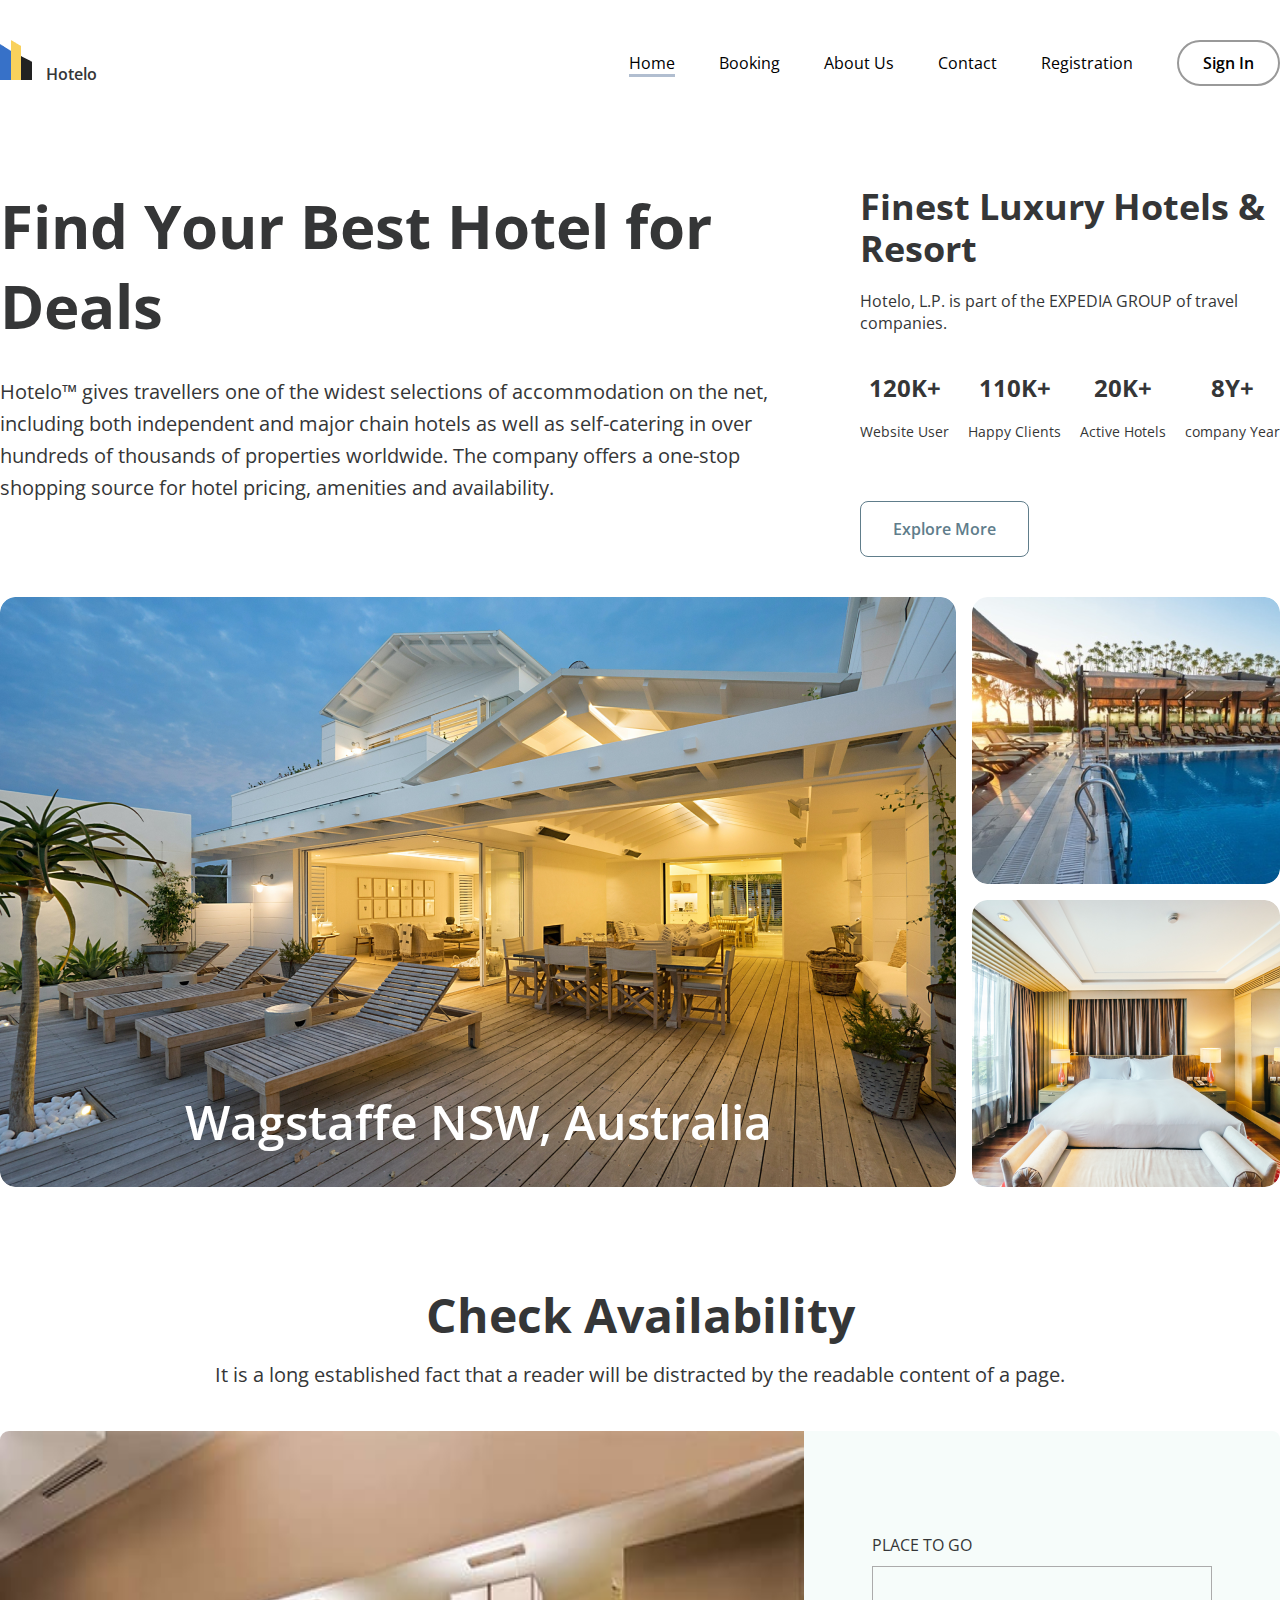
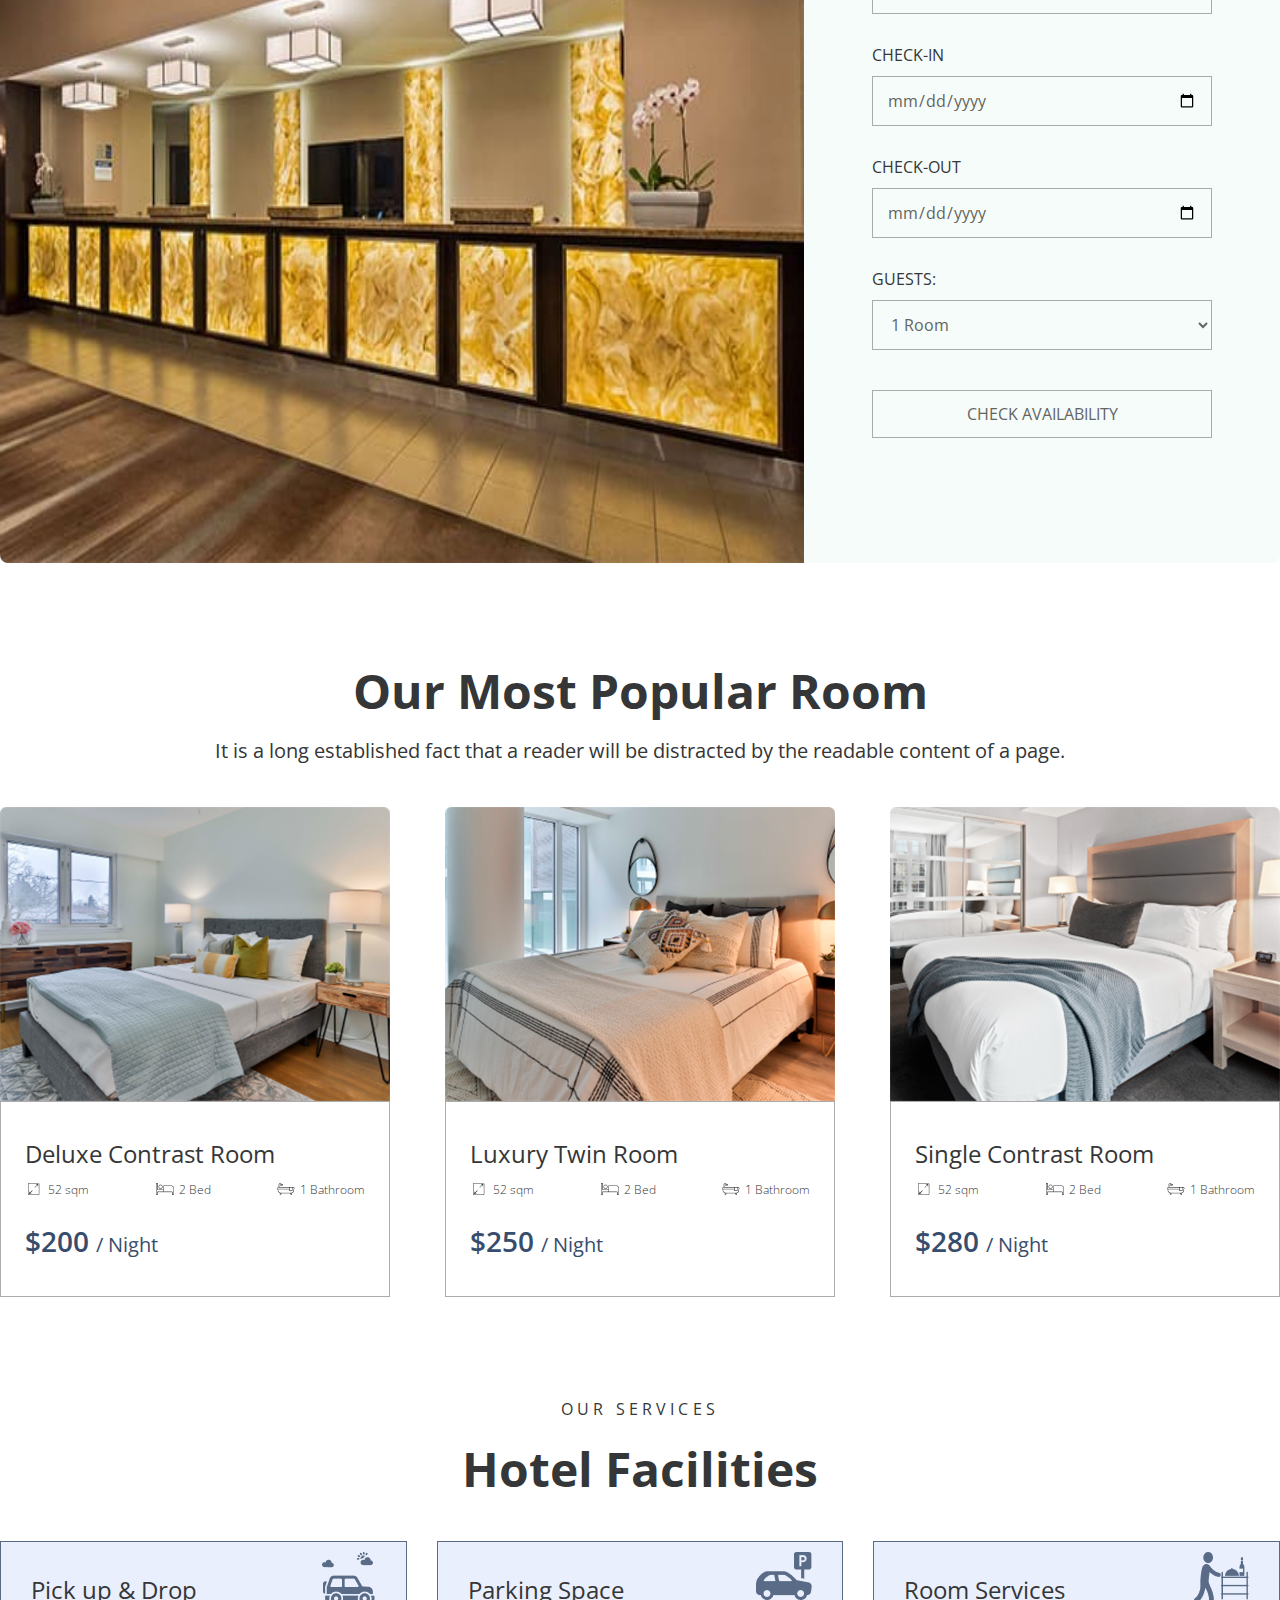
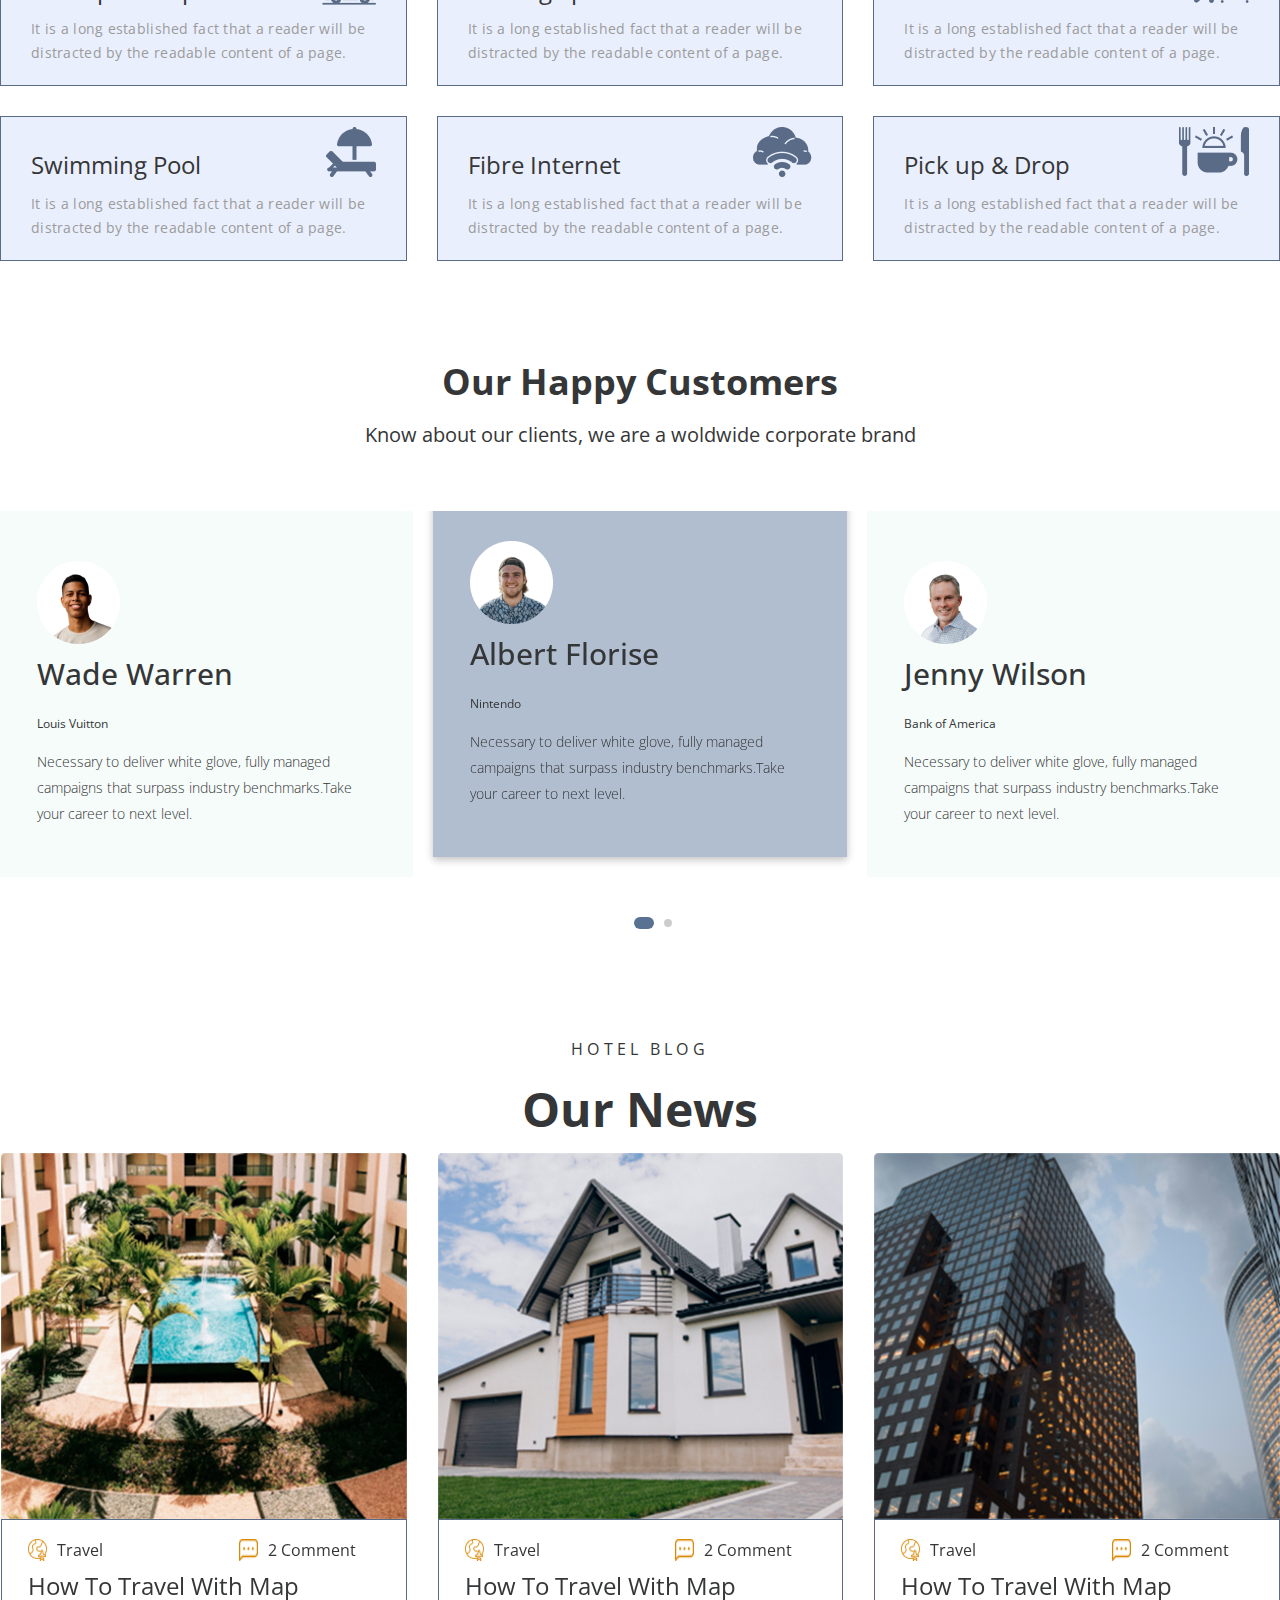
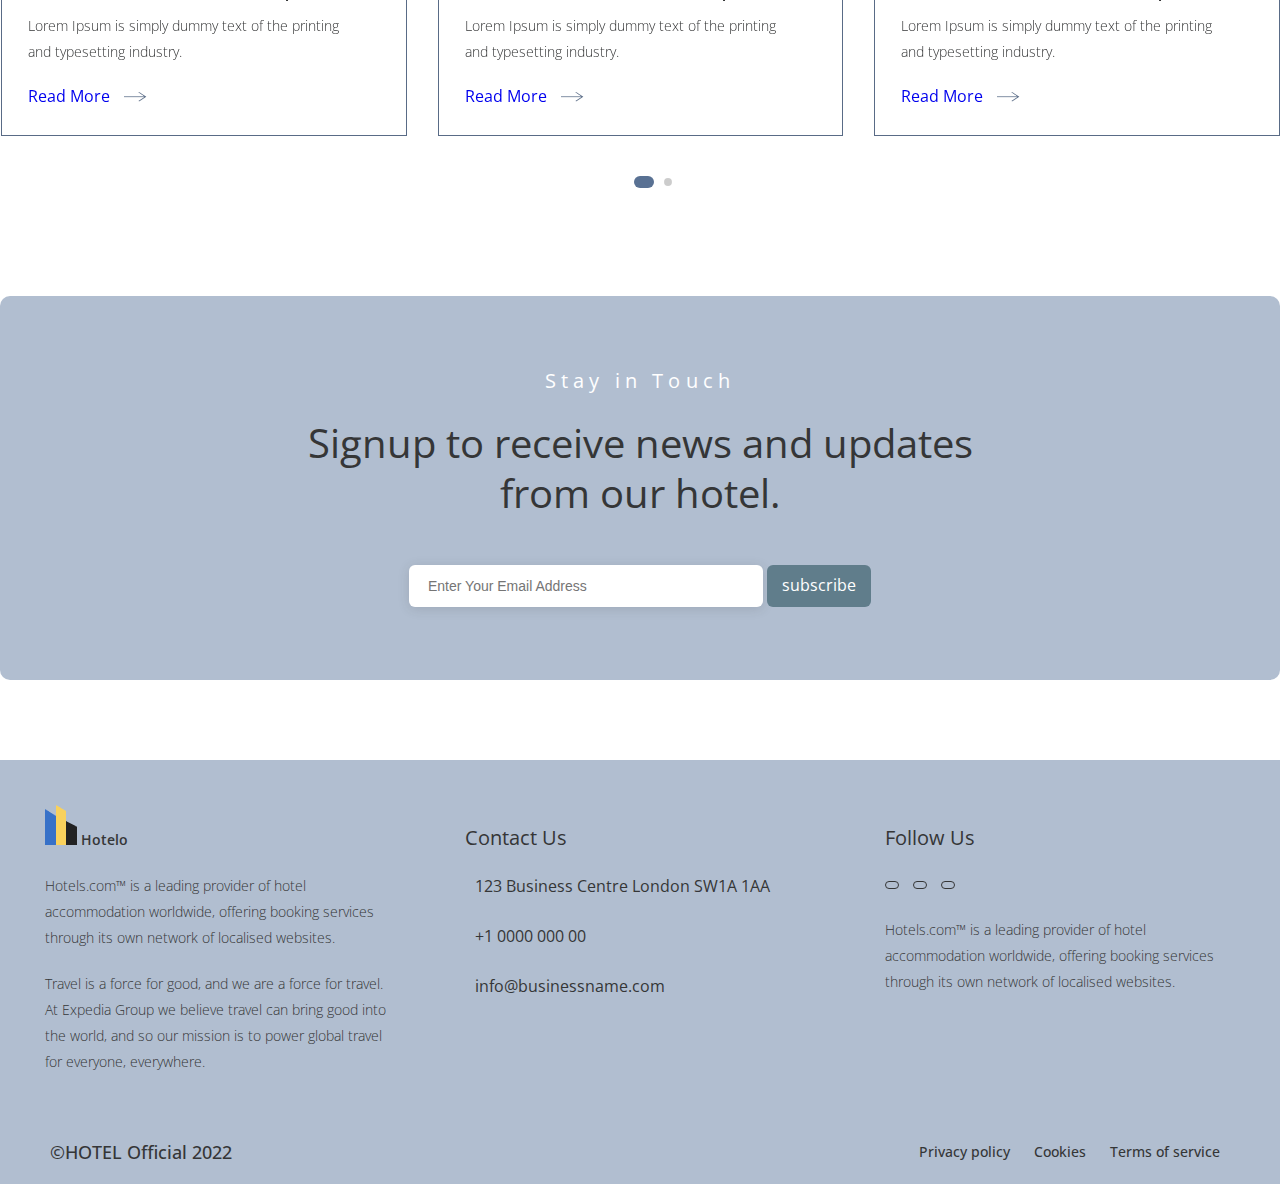
==== commit c2500911: "add real description on about and bookong pages" ====
--- a/index.html
+++ b/index.html
@@ -14,22 +14,21 @@
 
 <body>
   <header>
-    <section class="header">
-      <div class="container">
-        <div class="header-top">
-          <div class="logo">
-            <a class="logo-link" href="index.html">
+    <section class="header-section">
+      <div class="container">
+        <div class="header-section-top">
+          <div class="header-logo">
+            <a class="header-logo-link" href="index.html">
               <img src="images/logo.png" alt="Logo-image" class="logo-img">
-              <p class="logo-text">Hotelo</p>
+              <p class="header-logo-text">Hotelo</p>
             </a>
           </div>
-          <div class="navbar">
-            <div class="navbar-menu">
-              <ul class="menu-list">
+          <div class="header-navbar">
+            <div class="header-navbar-menu">
+              <ul class="header-menu-list">
+                <li class="menu-list-item menu-active"><a href="index.html">Home</a></li>
                 <li class="menu-list-item"><a href="booking.html">Booking</a></li>
-                <li class="menu-list-item"><a href="#">Facilities</a></li>
                 <li class="menu-list-item"><a href="about.html">About Us</a></li>
-                <li class="menu-list-item"><a href="#">Location</a></li>
                 <li class="menu-list-item"><a href="#">Contact</a></li>
                 <li class="menu-list-item"><a href="#">Registration</a></li>
               </ul>
@@ -40,17 +39,17 @@
         <div class="header-inner">
           <div class="header-inner-descr">
             <h1 class="header-inner-descr_title">Find Your Best Hotel for Deals</h1>
-            <p class="header-inner-descr_text">Lorem Ipsum is simply dummy text of the printing and typesetting
-              industry.Lorem Ipsum is simply dummy text of the printing and typesetting industry.Lorem Ipsum is simply
-              dummy text of the printing and typesetting industry.Lorem Ipsum is simply dummy text of the printing and
-              typesetting industry.
+            <p class="header-inner-descr_text">Hotelo™ gives travellers one of the widest selections of accommodation on
+              the net, including both independent and major chain hotels as well as self-catering in over hundreds of
+              thousands of properties worldwide. The company offers a one-stop shopping source for hotel pricing,
+              amenities and availability.
             </p>
           </div>
           <div class="header-inner-card">
             <div class="header-inner-card_descr">
               <h3 class="header-inner-card-title">Finest Luxury Hotels
                 & Resort</h3>
-              <p class="header-inner-card-text">Lorem Ipsum is simply dummy text of the printing and typesetting industry.
+              <p class="header-inner-card-text">Hotelo, L.P. is part of the EXPEDIA GROUP of travel companies.
               </p>
               <div class="header-inner-card-rating">
                 <div class="header-inner-card-item">
@@ -77,610 +76,611 @@
       </div>
     </section>
   </header>
-  
-<main>
-   <section class="banner">
-    <div class="container">
-      <div class="swiper mySwiper">
-        <div class="swiper-wrapper">
-          <div class="swiper-slide">
-            <div class="banner-inner">
-              <div class="banner-left">
-                <img src="images/banner/banner1.png" alt="banner-image" class="baner-left-img">
-                <p class="banner-descr">Wagstaffe NSW, Australia</p>
-              </div>
-              <div class="banner-right">
-                <img class="banner-right-img" src="images/banner/banner1_1.png" alt="banner-image1">
-                <img class="banner-right-img" src="images/banner/banner1_2.png" alt="banner-image2">
-              </div>
-            </div>
-          </div>
-          <div class="swiper-slide">
-            <div class="banner-inner">
-              <div class="banner-left">
-                <img src="images/banner/banner2.png" alt="banner-image" class="baner-left-img">
-                <p class="banner-descr">E-Central Downtown Los Angeles Hotel</p>
-              </div>
-              <div class="banner-right">
-                <img class="banner-right-img" src="images/banner/banner2_1.png" alt="banner-image1">
-                <img class="banner-right-img" src="images/banner/banner2_2.png" alt="banner-image2">
-              </div>
-            </div>
-          </div>
-          <div class="swiper-slide">
-            <div class="banner-inner">
-              <div class="banner-left">
-                <img src="images/banner/banner3.png" alt="banner-image" class="baner-left-img">
-                <p class="banner-descr">Hotel In Bloomington, MN</p>
-              </div>
-              <div class="banner-right">
-                <img class="banner-right-img" src="images/banner/banner3_1.png" alt="banner-image1">
-                <img class="banner-right-img" src="images/banner/banner3_2.png" alt="banner-image2">
-              </div>
-            </div>
-          </div>
-          <div class="swiper-slide">
-            <div class="banner-inner">
-              <div class="banner-left">
-                <img src="images/banner/banner4.png" alt="banner-image" class="baner-left-img">
-                <p class="banner-descr">Luxury Hotel in Sao Paulo, Brazil</p>
-              </div>
-              <div class="banner-right">
-                <img class="banner-right-img" src="images/banner/banner4_1.png" alt="banner-image1">
-                <img class="banner-right-img" src="images/banner/banner2_2.png" alt="banner-image2">
-              </div>
-            </div>
-          </div>
-          <div class="swiper-slide">
-            <div class="banner-inner">
-              <div class="banner-left">
-                <img src="images/banner/banner5.png" alt="banner-image" class="baner-left-img">
-                <p class="banner-descr">Boutique Hotels Cancun</p>
-              </div>
-              <div class="banner-right">
-                <img class="banner-right-img" src="images/banner/banner2_1.png" alt="banner-image1">
-                <img class="banner-right-img" src="images/banner/banner3_2.png" alt="banner-image2">
-              </div>
-            </div>
-          </div>
-
-        </div>
-      </div>
-
-
-    </div>
-  </section>
-
-  <section class="check">
-    <div class="container">
-      <div class="check-header">
-        <h2 class="check-header-title">Check Availability</h2>
-        <p class="check-header-descr">It is a long established fact that a reader will be distracted by the readable
-          content of a page.</p>
-      </div>
-      <div class="check-inner">
-        <img class="check-inner-img" src="images/reception.jpg" alt="">
-        <form class="check-inner-form">
-          <label class="check-label" for="place">Place To Go</label><br>
-          <input class="check-input" type="text" id="place" name="place"><br>
-          <label class="check-label" for="checkin">CHECK-IN</label><br>
-          <input class="check-input" type="date" id="checkin" name="checkin"><br>
-          <label class="check-label" for="checkout">CHECK-OUT</label><br>
-          <input class="check-input" type="date" id="checkout" name="checkout"><br>
-          <label for="check-option">GUESTS:</label><br>
-          <select class="check-input" name="check-option" id="check-option">
-            <option value="1">1 Room</option>
-            <option value="2">2 Room</option>
-            <option value="3">3 Room</option>
-          </select><br>
-          <button class="check-inner-btn check-input">CHECK AVAILABILITY</button>
-        </form>
-      </div>
-    </div>
-  </section>
-
-  <section class="popular">
-    <div class="container">
-      <h2 class="popular-title">Our Most Popular Room</h2>
-      <p class="popular-descr">It is a long established fact that a reader will be distracted by the readable content of
-        a page.</p>
-      <div class="popular-cards">
-        <div class="popular-cards-item">
-          <img src="images/card1.png" alt="card-image" class="popular-cards-item-img">
-          <div class="card-item-inner">
-            <h4 class="popular-cards-item-title">Deluxe Contrast Room
-            </h4>
-            <div class="popular-cards-item-descr">
-              <div class="popular-cards-item-descr-item">
-                <div class="card-item-descr-wrapper">
-                  <img src="images/square.png" alt="square-img">
-                  <p class="item-descr-wrapper-text">52 sqm</p>
-                </div>
-              </div>
-              <div class="popular-cards-item-descr-item">
-                <div class="card-item-descr-wrapper">
-                  <img src="images/bed.png" alt="bed-image">
-                  <p class="item-descr-wrapper-text">2 Bed</p>
-                </div>
-              </div>
-              <div class="popular-cards-item-descr-item">
-                <div class="card-item-descr-wrapper">
-                  <img src="images/bath.png" alt="bath-image">
-                  <p class="item-descr-wrapper-text">1 Bathroom</p>
-                </div>
-              </div>
-            </div>
-            <p class="popular-cards-item-price">$200 <span>/ Night</span></p>
-          </div>
-        </div>
-
-        <div class="popular-cards-item">
-          <img src="images/card2.png" alt="card-image" class="popular-cards-item-img">
-          <div class="card-item-inner">
-            <h4 class="popular-cards-item-title">Luxury Twin Room
-            </h4>
-            <div class="popular-cards-item-descr">
-              <div class="popular-cards-item-descr-item">
-                <div class="card-item-descr-wrapper">
-                  <img src="images/square.png" alt="square-img">
-                  <p class="item-descr-wrapper-text">52 sqm</p>
-                </div>
-              </div>
-              <div class="popular-cards-item-descr-item">
-                <div class="card-item-descr-wrapper">
-                  <img src="images/bed.png" alt="bed-image">
-                  <p class="item-descr-wrapper-text">2 Bed</p>
-                </div>
-              </div>
-              <div class="popular-cards-item-descr-item">
-                <div class="card-item-descr-wrapper">
-                  <img src="images/bath.png" alt="bath-image">
-                  <p class="item-descr-wrapper-text">1 Bathroom</p>
-                </div>
-              </div>
-            </div>
-            <p class="popular-cards-item-price">$250 <span>/ Night</span></p>
-          </div>
-        </div>
-
-        <div class="popular-cards-item">
-          <img src="images/card3.png" alt="card-image" class="popular-cards-item-img">
-          <div class="card-item-inner">
-            <h4 class="popular-cards-item-title">Single Contrast Room
-            </h4>
-            <div class="popular-cards-item-descr">
-              <div class="popular-cards-item-descr-item">
-                <div class="card-item-descr-wrapper">
-                  <img src="images/square.png" alt="square-img">
-                  <p class="item-descr-wrapper-text">52 sqm</p>
-                </div>
-              </div>
-              <div class="popular-cards-item-descr-item">
-                <div class="card-item-descr-wrapper">
-                  <img src="images/bed.png" alt="bed-image">
-                  <p class="item-descr-wrapper-text">2 Bed</p>
-                </div>
-              </div>
-              <div class="popular-cards-item-descr-item">
-                <div class="card-item-descr-wrapper">
-                  <img src="images/bath.png" alt="bath-image">
-                  <p class="item-descr-wrapper-text">1 Bathroom</p>
-                </div>
-              </div>
-            </div>
-            <p class="popular-cards-item-price">$280 <span>/ Night</span></p>
-          </div>
-        </div>
-      </div>
-    </div>
-  </section>
-
-  <section class="facilities">
-    <div class="container">
-      <h5 class="facilities-subtitle">OUR SERVICES</h5>
-      <h2 class="facilities-title">Hotel Facilities</h2>
-      <div class="facilities-wrapper">
-        <div class="facilities-wrapper-row">
-          <div class="facilities-item">
-            <div class="facilities-item-inner">
-              <h4 class="facilities-item-title">Pick up & Drop</h4>
-              <img src="images/pick.png" alt="pick-img" class="facilities-item-img">
-              <p class="facilities-item-text">It is a long established fact that a reader will be distracted by the
-                readable content of a page.</p>
-            </div>
-          </div>
-          <div class="facilities-item">
-            <div class="facilities-item-inner">
-              <h4 class="facilities-item-title">Parking Space</h4>
-              <img src="images/parking.png" alt="parking-img" class="facilities-item-img">
-              <p class="facilities-item-text">It is a long established fact that a reader will be distracted by the
-                readable content of a page.</p>
-            </div>
-          </div>
-          <div class="facilities-item">
-            <div class="facilities-item-inner">
-              <h4 class="facilities-item-title">Room Services</h4>
-              <img src="images/service.png" alt="services-img" class="facilities-item-img">
-              <p class="facilities-item-text">It is a long established fact that a reader will be distracted by the
-                readable content of a page.</p>
-            </div>
-          </div>
-        </div>
-        <div class="facilities-wrapper-row">
-          <div class="facilities-item">
-            <div class="facilities-item-inner">
-              <h4 class="facilities-item-title">Swimming Pool</h4>
-              <img src="images/pool.png" alt="pool-img" class="facilities-item-img">
-              <p class="facilities-item-text">It is a long established fact that a reader will be distracted by the
-                readable content of a page.</p>
-            </div>
-          </div>
-          <div class="facilities-item">
-            <div class="facilities-item-inner">
-              <h4 class="facilities-item-title">Fibre Internet</h4>
-              <img src="images/internet.png" alt="internet-img" class="facilities-item-img">
-              <p class="facilities-item-text">It is a long established fact that a reader will be distracted by the
-                readable content of a page.</p>
-            </div>
-          </div>
-          <div class="facilities-item">
-            <div class="facilities-item-inner">
-              <h4 class="facilities-item-title">Pick up & Drop</h4>
-              <img src="images/breakfast.png" alt="breakfast-img" class="facilities-item-img">
-              <p class="facilities-item-text">It is a long established fact that a reader will be distracted by the
-                readable content of a page.</p>
-            </div>
-          </div>
-        </div>
-      </div>
-    </div>
-  </section>
-
-  <section class="slider">
-    <div class="container">
-      <h3 class="slider-title">Our Happy Customers</h3>
-      <p class="slider-descr">Know about our clients, we are a woldwide corporate brand</p>
-      <div class="slider-inner">
-        <div class="swiper feedbackSwiper">
-          <div class="swiper-wrapper feedback">
-            <div class="swiper-slide">
-              <div class="slider-item">
-                <div class="slider-inner-box">
-                  <img src="images/slider1.png" alt="slider-img" class="slider-inner-img">
-                  <h5 class="slider-inner-title">Wade Warren</h5>
-                  <p class="slider-inner-text">Louis Vuitton</p>
-                  <p class="slider-inner-phrase">Necessary to deliver white glove,
-                    fully managed campaigns that surpass
-                    industry benchmarks.Take your career
-                    to next level.
-                  </p>
-                </div>
-              </div>
-            </div>
-            <div class="swiper-slide">
-              <div class="slider-item active-slide">
-                <div class="slider-inner-box">
-                  <img src="images/slider2.png" alt="slider-img" class="slider-inner-img">
-                  <h5 class="slider-inner-title">Albert Florise</h5>
-                  <p class="slider-inner-text">Nintendo</p>
-                  <p class="slider-inner-phrase">Necessary to deliver white glove,
-                    fully managed campaigns that surpass
-                    industry benchmarks.Take your career
-                    to next level.
-                  </p>
-                </div>
-              </div>
-            </div>
-            <div class="swiper-slide">
-              <div class="slider-item">
-                <div class="slider-inner-box">
-                  <img src="images/slider3.png" alt="slider-img" class="slider-inner-img">
-                  <h5 class="slider-inner-title">Jenny Wilson</h5>
-                  <p class="slider-inner-text">Bank of America</p>
-                  <p class="slider-inner-phrase">Necessary to deliver white glove,
-                    fully managed campaigns that surpass
-                    industry benchmarks.Take your career
-                    to next level.
-                  </p>
-                </div>
-              </div>
-            </div>
-            <div class="swiper-slide">
-              <div class="slider-item">
-                <div class="slider-inner-box">
-                  <img src="images/slider1.png" alt="slider-img" class="slider-inner-img">
-                  <h5 class="slider-inner-title">Wade Warren</h5>
-                  <p class="slider-inner-text">Louis Vuitton</p>
-                  <p class="slider-inner-phrase">Necessary to deliver white glove,
-                    fully managed campaigns that surpass
-                    industry benchmarks.Take your career
-                    to next level.
-                  </p>
-                </div>
-              </div>
-            </div>
-            <div class="swiper-slide">
-              <div class="slider-item active-slide">
-                <div class="slider-inner-box">
-                  <img src="images/slider2.png" alt="slider-img" class="slider-inner-img">
-                  <h5 class="slider-inner-title">Albert Florise</h5>
-                  <p class="slider-inner-text">Nintendo</p>
-                  <p class="slider-inner-phrase">Necessary to deliver white glove,
-                    fully managed campaigns that surpass
-                    industry benchmarks.Take your career
-                    to next level.
-                  </p>
-                </div>
-              </div>
-            </div>
-            <div class="swiper-slide">
-              <div class="slider-item">
-                <div class="slider-inner-box">
-                  <img src="images/slider3.png" alt="slider-img" class="slider-inner-img">
-                  <h5 class="slider-inner-title">Jenny Wilson</h5>
-                  <p class="slider-inner-text">Bank of America</p>
-                  <p class="slider-inner-phrase">Necessary to deliver white glove,
-                    fully managed campaigns that surpass
-                    industry benchmarks.Take your career
-                    to next level.
-                  </p>
-                </div>
-              </div>
-            </div>
-          </div>
-          <div class="pagination-inner">
-            <div class="swiper-pagination"></div>
-          </div>
-
-        </div>
-
-      </div>
-
-    </div>
-  </section>
-
-  <section class="news">
-    <div class="container">
-      <h5 class="news-subtitle">HOTEL BLOG</h5>
-      <h2 class="news-title">Our News</h2>
-      <div class="news-slider">
-
-        <div class="swiper newsSwiper">
+
+  <main>
+    <section class="banner">
+      <div class="container">
+        <div class="swiper mySwiper">
           <div class="swiper-wrapper">
             <div class="swiper-slide">
-              <div class="news-slider-item">
-                <img src="images/news1.png" alt="news-slider-img" class="news-slider-img">
-                <div class="news-item-box">
-                  <div class="news-item-status">
-                    <div class="status-travel">
-                      <img src="images/travel.png" alt="" class="status-travel-img">
-                      <p class="status-travel-text">Travel</p>
-                    </div>
-                    <div class="status-comment">
-                      <img src="images/comment.png" alt="" class="status-comment-img">
-                      <p class="status-travel-text">2 Comment</p>
-                    </div>
-                  </div>
-                  <h3 class="news-item-title">How To Travel With Map</h3>
-                  <p class="news-item-text">Lorem Ipsum is simply dummy text of the printing and typesetting industry.
-                  </p>
-                  <div class="readmore">
-                    <a href="#" class="news-item-link">Read More</a>
-                    <img src="images/arrow-right.png" alt="arrow-right-img" class="newsitem-link-img">
-                  </div>
-                </div>
-              </div>
-
+              <div class="banner-inner">
+                <div class="banner-left">
+                  <img src="images/banner/banner1.png" alt="banner-image" class="baner-left-img">
+                  <p class="banner-descr">Wagstaffe NSW, Australia</p>
+                </div>
+                <div class="banner-right">
+                  <img class="banner-right-img" src="images/banner/banner1_1.png" alt="banner-image1">
+                  <img class="banner-right-img" src="images/banner/banner1_2.png" alt="banner-image2">
+                </div>
+              </div>
             </div>
             <div class="swiper-slide">
-              <div class="news-slider-item">
-                <img src="images/nesw2.png" alt="news-slider-img" class="news-slider-img">
-                <div class="news-item-box">
-                  <div class="news-item-status">
-                    <div class="status-travel">
-                      <img src="images/travel.png" alt="" class="status-travel-img">
-                      <p class="status-travel-text">Travel</p>
-                    </div>
-                    <div class="status-comment">
-                      <img src="images/comment.png" alt="" class="status-comment-img">
-                      <p class="status-travel-text">2 Comment</p>
-                    </div>
-                  </div>
-                  <h3 class="news-item-title">How To Travel With Map</h3>
-                  <p class="news-item-text">Lorem Ipsum is simply dummy text of the printing and typesetting industry.
-                  </p>
-                  <div class="readmore">
-                    <a href="#" class="news-item-link">Read More</a>
-                    <img src="images/arrow-right.png" alt="arrow-right-img" class="newsitem-link-img">
-                  </div>
-                </div>
-              </div>
-
+              <div class="banner-inner">
+                <div class="banner-left">
+                  <img src="images/banner/banner2.png" alt="banner-image" class="baner-left-img">
+                  <p class="banner-descr">E-Central Downtown Los Angeles Hotel</p>
+                </div>
+                <div class="banner-right">
+                  <img class="banner-right-img" src="images/banner/banner2_1.png" alt="banner-image1">
+                  <img class="banner-right-img" src="images/banner/banner2_2.png" alt="banner-image2">
+                </div>
+              </div>
             </div>
             <div class="swiper-slide">
-              <div class="news-slider-item">
-                <img src="images/news3.png" alt="news-slider-img" class="news-slider-img">
-                <div class="news-item-box">
-                  <div class="news-item-status">
-                    <div class="status-travel">
-                      <img src="images/travel.png" alt="" class="status-travel-img">
-                      <p class="status-travel-text">Travel</p>
-                    </div>
-                    <div class="status-comment">
-                      <img src="images/comment.png" alt="" class="status-comment-img">
-                      <p class="status-travel-text">2 Comment</p>
-                    </div>
-                  </div>
-                  <h3 class="news-item-title">How To Travel With Map</h3>
-                  <p class="news-item-text">Lorem Ipsum is simply dummy text of the printing and typesetting industry.
-                  </p>
-                  <div class="readmore">
-                    <a href="#" class="news-item-link">Read More</a>
-                    <img src="images/arrow-right.png" alt="arrow-right-img" class="newsitem-link-img">
-                  </div>
-                </div>
-              </div>
-            </div>
-
+              <div class="banner-inner">
+                <div class="banner-left">
+                  <img src="images/banner/banner3.png" alt="banner-image" class="baner-left-img">
+                  <p class="banner-descr">Hotel In Bloomington, MN</p>
+                </div>
+                <div class="banner-right">
+                  <img class="banner-right-img" src="images/banner/banner3_1.png" alt="banner-image1">
+                  <img class="banner-right-img" src="images/banner/banner3_2.png" alt="banner-image2">
+                </div>
+              </div>
+            </div>
             <div class="swiper-slide">
-              <div class="news-slider-item">
-                <img src="images/news1.png" alt="news-slider-img" class="news-slider-img">
-                <div class="news-item-box">
-                  <div class="news-item-status">
-                    <div class="status-travel">
-                      <img src="images/travel.png" alt="" class="status-travel-img">
-                      <p class="status-travel-text">Travel</p>
-                    </div>
-                    <div class="status-comment">
-                      <img src="images/comment.png" alt="" class="status-comment-img">
-                      <p class="status-travel-text">2 Comment</p>
-                    </div>
-                  </div>
-                  <h3 class="news-item-title">How To Travel With Map</h3>
-                  <p class="news-item-text">Lorem Ipsum is simply dummy text of the printing and typesetting industry.
-                  </p>
-                  <div class="readmore">
-                    <a href="#" class="news-item-link">Read More</a>
-                    <img src="images/arrow-right.png" alt="arrow-right-img" class="newsitem-link-img">
-                  </div>
-                </div>
-              </div>
-
+              <div class="banner-inner">
+                <div class="banner-left">
+                  <img src="images/banner/banner4.png" alt="banner-image" class="baner-left-img">
+                  <p class="banner-descr">Luxury Hotel in Sao Paulo, Brazil</p>
+                </div>
+                <div class="banner-right">
+                  <img class="banner-right-img" src="images/banner/banner4_1.png" alt="banner-image1">
+                  <img class="banner-right-img" src="images/banner/banner2_2.png" alt="banner-image2">
+                </div>
+              </div>
             </div>
             <div class="swiper-slide">
-              <div class="news-slider-item">
-                <img src="images/nesw2.png" alt="news-slider-img" class="news-slider-img">
-                <div class="news-item-box">
-                  <div class="news-item-status">
-                    <div class="status-travel">
-                      <img src="images/travel.png" alt="" class="status-travel-img">
-                      <p class="status-travel-text">Travel</p>
-                    </div>
-                    <div class="status-comment">
-                      <img src="images/comment.png" alt="" class="status-comment-img">
-                      <p class="status-travel-text">2 Comment</p>
-                    </div>
-                  </div>
-                  <h3 class="news-item-title">How To Travel With Map</h3>
-                  <p class="news-item-text">Lorem Ipsum is simply dummy text of the printing and typesetting industry.
-                  </p>
-                  <div class="readmore">
-                    <a href="#" class="news-item-link">Read More</a>
-                    <img src="images/arrow-right.png" alt="arrow-right-img" class="newsitem-link-img">
-                  </div>
-                </div>
-              </div>
-
-            </div>
-            <div class="swiper-slide">
-              <div class="news-slider-item">
-                <img src="images/news3.png" alt="news-slider-img" class="news-slider-img">
-                <div class="news-item-box">
-                  <div class="news-item-status">
-                    <div class="status-travel">
-                      <img src="images/travel.png" alt="" class="status-travel-img">
-                      <p class="status-travel-text">Travel</p>
-                    </div>
-                    <div class="status-comment">
-                      <img src="images/comment.png" alt="" class="status-comment-img">
-                      <p class="status-travel-text">2 Comment</p>
-                    </div>
-                  </div>
-                  <h3 class="news-item-title">How To Travel With Map</h3>
-                  <p class="news-item-text">Lorem Ipsum is simply dummy text of the printing and typesetting industry.
-                  </p>
-                  <div class="readmore">
-                    <a href="#" class="news-item-link">Read More</a>
-                    <img src="images/arrow-right.png" alt="arrow-right-img" class="newsitem-link-img">
-                  </div>
-                </div>
-              </div>
-            </div>
-
-          </div>
-
-          <div class="pagination-inner">
-            <div class="swiper-pagination"></div>
-          </div>
-          
-        </div>
-
-
-
-
-      </div>
-
-    </div>
-  </section>
-
-  <section class="subscribe">
-    <div class="container">
-      <div class="subscribe-inner">
-        <h5 class="subscribe-subtitle">Stay in Touch</h5>
-        <h3 class="subscribe-title">Signup to receive news and updates from our hotel.</h3>
-        <form class="subscribe-form">
-          <input class="subscribe-input" type="email" name="email" id="" placeholder="Enter Your Email Address">
-          <button class="subscribe-submit">subscribe</button>
-        </form>
-      </div>
-    </div>
-  </section>
-</main>
- 
-<footer>
-  <section class="footer">
-    <div class="container">
-
-    </div>
-
-    <div class="footer-bottom">
-      <div class="container">
-        <div class="footer-inner">
-          <div class="footer-item">
-            <a href="" class="footer-logo-link">
-              <img src="images/logo.png" alt="" class="logo-img">
-              <p class="logo-text">Hotelo</p>
-            </a>
-            <p class="footer-item-text">Lorem ipsum dolor, sit amet consectetur adipisicing elit. Fugit dolore id
-              nesciunt
-              libero amet iure minus quod blanditiis. Veritatis harum quasi alias quaerat fugiat nobis ab.</p>
-          </div>
-          <div class="footer-item">
-            <h4 class="footer-item-title">Contact Us</h4>
-            <ul class="footer-item-list">
-              <li><i class="las la-map-marker"></i><a href="">123 Business Centre London SW1A 1AA</a></li>
-              <li><i class="las la-phone"></i><a href="">+1 0000 000 00</a></li>
-              <li><i class="lar la-envelope"></i><a href="">info@businessname.com</a></li>
-            </ul>
-          </div>
-          <div class="footer-item">
-            <h4 class="footer-item-title">Follow Us</h4>
-            <ul class="footer-item-list-social">
-              <li><a href="#"><i class="lab la-facebook"></i></a></li>
-              <li><a href="#"><i class="lab la-instagram"></i></a></li>
-              <li><a href="#"><i class="lab la-twitter"></i></a></li>
-            </ul>
-            <p class="footer-item-text">Lorem ipsum dolor, sit amet consectetur adipisicing elit. Fugit dolore id
-              nesciunt
-              libero amet iure minus quod blanditiis. Veritatis harum quasi alias quaerat fugiat nobis ab.</p>
-          </div>
-        </div>
-        <div class="footer-bottom-inner">
-          <div class="footer-copyright">©HOTEL Official 2022</div>
-          <div class="footer-privacy">
-            <ul>
-              <li><a href="">Privacy policy</a></li>
-              <li><a href="">Cookies</a></li>
-              <li><a href="">Terms of service</a></li>
-            </ul>
-          </div>
-        </div>
-
-      </div>
-    </div>
-  </section>
-</footer>
-  
+              <div class="banner-inner">
+                <div class="banner-left">
+                  <img src="images/banner/banner5.png" alt="banner-image" class="baner-left-img">
+                  <p class="banner-descr">Boutique Hotels Cancun</p>
+                </div>
+                <div class="banner-right">
+                  <img class="banner-right-img" src="images/banner/banner2_1.png" alt="banner-image1">
+                  <img class="banner-right-img" src="images/banner/banner3_2.png" alt="banner-image2">
+                </div>
+              </div>
+            </div>
+
+          </div>
+        </div>
+
+
+      </div>
+    </section>
+
+    <section class="check">
+      <div class="container">
+        <div class="check-header">
+          <h2 class="check-header-title">Check Availability</h2>
+          <p class="check-header-descr">It is a long established fact that a reader will be distracted by the readable
+            content of a page.</p>
+        </div>
+        <div class="check-inner">
+          <img class="check-inner-img" src="images/reception.jpg" alt="">
+          <form class="check-inner-form">
+            <label class="check-label" for="place">Place To Go</label><br>
+            <input class="check-input" type="text" id="place" name="place"><br>
+            <label class="check-label" for="checkin">CHECK-IN</label><br>
+            <input class="check-input" type="date" id="checkin" name="checkin"><br>
+            <label class="check-label" for="checkout">CHECK-OUT</label><br>
+            <input class="check-input" type="date" id="checkout" name="checkout"><br>
+            <label for="check-option">GUESTS:</label><br>
+            <select class="check-input" name="check-option" id="check-option">
+              <option value="1">1 Room</option>
+              <option value="2">2 Room</option>
+              <option value="3">3 Room</option>
+            </select><br>
+            <button class="check-inner-btn check-input">CHECK AVAILABILITY</button>
+          </form>
+        </div>
+      </div>
+    </section>
+
+    <section class="popular">
+      <div class="container">
+        <h2 class="popular-title">Our Most Popular Room</h2>
+        <p class="popular-descr">It is a long established fact that a reader will be distracted by the readable content
+          of
+          a page.</p>
+        <div class="popular-cards">
+          <div class="popular-cards-item">
+            <img src="images/card1.png" alt="card-image" class="popular-cards-item-img">
+            <div class="card-item-inner">
+              <h4 class="popular-cards-item-title">Deluxe Contrast Room
+              </h4>
+              <div class="popular-cards-item-descr">
+                <div class="popular-cards-item-descr-item">
+                  <div class="card-item-descr-wrapper">
+                    <img src="images/square.png" alt="square-img">
+                    <p class="item-descr-wrapper-text">52 sqm</p>
+                  </div>
+                </div>
+                <div class="popular-cards-item-descr-item">
+                  <div class="card-item-descr-wrapper">
+                    <img src="images/bed.png" alt="bed-image">
+                    <p class="item-descr-wrapper-text">2 Bed</p>
+                  </div>
+                </div>
+                <div class="popular-cards-item-descr-item">
+                  <div class="card-item-descr-wrapper">
+                    <img src="images/bath.png" alt="bath-image">
+                    <p class="item-descr-wrapper-text">1 Bathroom</p>
+                  </div>
+                </div>
+              </div>
+              <p class="popular-cards-item-price">$200 <span>/ Night</span></p>
+            </div>
+          </div>
+
+          <div class="popular-cards-item">
+            <img src="images/card2.png" alt="card-image" class="popular-cards-item-img">
+            <div class="card-item-inner">
+              <h4 class="popular-cards-item-title">Luxury Twin Room
+              </h4>
+              <div class="popular-cards-item-descr">
+                <div class="popular-cards-item-descr-item">
+                  <div class="card-item-descr-wrapper">
+                    <img src="images/square.png" alt="square-img">
+                    <p class="item-descr-wrapper-text">52 sqm</p>
+                  </div>
+                </div>
+                <div class="popular-cards-item-descr-item">
+                  <div class="card-item-descr-wrapper">
+                    <img src="images/bed.png" alt="bed-image">
+                    <p class="item-descr-wrapper-text">2 Bed</p>
+                  </div>
+                </div>
+                <div class="popular-cards-item-descr-item">
+                  <div class="card-item-descr-wrapper">
+                    <img src="images/bath.png" alt="bath-image">
+                    <p class="item-descr-wrapper-text">1 Bathroom</p>
+                  </div>
+                </div>
+              </div>
+              <p class="popular-cards-item-price">$250 <span>/ Night</span></p>
+            </div>
+          </div>
+
+          <div class="popular-cards-item">
+            <img src="images/card3.png" alt="card-image" class="popular-cards-item-img">
+            <div class="card-item-inner">
+              <h4 class="popular-cards-item-title">Single Contrast Room
+              </h4>
+              <div class="popular-cards-item-descr">
+                <div class="popular-cards-item-descr-item">
+                  <div class="card-item-descr-wrapper">
+                    <img src="images/square.png" alt="square-img">
+                    <p class="item-descr-wrapper-text">52 sqm</p>
+                  </div>
+                </div>
+                <div class="popular-cards-item-descr-item">
+                  <div class="card-item-descr-wrapper">
+                    <img src="images/bed.png" alt="bed-image">
+                    <p class="item-descr-wrapper-text">2 Bed</p>
+                  </div>
+                </div>
+                <div class="popular-cards-item-descr-item">
+                  <div class="card-item-descr-wrapper">
+                    <img src="images/bath.png" alt="bath-image">
+                    <p class="item-descr-wrapper-text">1 Bathroom</p>
+                  </div>
+                </div>
+              </div>
+              <p class="popular-cards-item-price">$280 <span>/ Night</span></p>
+            </div>
+          </div>
+        </div>
+      </div>
+    </section>
+
+    <section class="facilities">
+      <div class="container">
+        <h5 class="facilities-subtitle">OUR SERVICES</h5>
+        <h2 class="facilities-title">Hotel Facilities</h2>
+        <div class="facilities-wrapper">
+          <div class="facilities-wrapper-row">
+            <div class="facilities-item">
+              <div class="facilities-item-inner">
+                <h4 class="facilities-item-title">Pick up & Drop</h4>
+                <img src="images/pick.png" alt="pick-img" class="facilities-item-img">
+                <p class="facilities-item-text">It is a long established fact that a reader will be distracted by the
+                  readable content of a page.</p>
+              </div>
+            </div>
+            <div class="facilities-item">
+              <div class="facilities-item-inner">
+                <h4 class="facilities-item-title">Parking Space</h4>
+                <img src="images/parking.png" alt="parking-img" class="facilities-item-img">
+                <p class="facilities-item-text">It is a long established fact that a reader will be distracted by the
+                  readable content of a page.</p>
+              </div>
+            </div>
+            <div class="facilities-item">
+              <div class="facilities-item-inner">
+                <h4 class="facilities-item-title">Room Services</h4>
+                <img src="images/service.png" alt="services-img" class="facilities-item-img">
+                <p class="facilities-item-text">It is a long established fact that a reader will be distracted by the
+                  readable content of a page.</p>
+              </div>
+            </div>
+          </div>
+          <div class="facilities-wrapper-row">
+            <div class="facilities-item">
+              <div class="facilities-item-inner">
+                <h4 class="facilities-item-title">Swimming Pool</h4>
+                <img src="images/pool.png" alt="pool-img" class="facilities-item-img">
+                <p class="facilities-item-text">It is a long established fact that a reader will be distracted by the
+                  readable content of a page.</p>
+              </div>
+            </div>
+            <div class="facilities-item">
+              <div class="facilities-item-inner">
+                <h4 class="facilities-item-title">Fibre Internet</h4>
+                <img src="images/internet.png" alt="internet-img" class="facilities-item-img">
+                <p class="facilities-item-text">It is a long established fact that a reader will be distracted by the
+                  readable content of a page.</p>
+              </div>
+            </div>
+            <div class="facilities-item">
+              <div class="facilities-item-inner">
+                <h4 class="facilities-item-title">Pick up & Drop</h4>
+                <img src="images/breakfast.png" alt="breakfast-img" class="facilities-item-img">
+                <p class="facilities-item-text">It is a long established fact that a reader will be distracted by the
+                  readable content of a page.</p>
+              </div>
+            </div>
+          </div>
+        </div>
+      </div>
+    </section>
+
+    <section class="slider">
+      <div class="container">
+        <h3 class="slider-title">Our Happy Customers</h3>
+        <p class="slider-descr">Know about our clients, we are a woldwide corporate brand</p>
+        <div class="slider-inner">
+          <div class="swiper feedbackSwiper">
+            <div class="swiper-wrapper feedback">
+              <div class="swiper-slide">
+                <div class="slider-item">
+                  <div class="slider-inner-box">
+                    <img src="images/slider1.png" alt="slider-img" class="slider-inner-img">
+                    <h5 class="slider-inner-title">Wade Warren</h5>
+                    <p class="slider-inner-text">Louis Vuitton</p>
+                    <p class="slider-inner-phrase">Necessary to deliver white glove,
+                      fully managed campaigns that surpass
+                      industry benchmarks.Take your career
+                      to next level.
+                    </p>
+                  </div>
+                </div>
+              </div>
+              <div class="swiper-slide">
+                <div class="slider-item active-slide">
+                  <div class="slider-inner-box">
+                    <img src="images/slider2.png" alt="slider-img" class="slider-inner-img">
+                    <h5 class="slider-inner-title">Albert Florise</h5>
+                    <p class="slider-inner-text">Nintendo</p>
+                    <p class="slider-inner-phrase">Necessary to deliver white glove,
+                      fully managed campaigns that surpass
+                      industry benchmarks.Take your career
+                      to next level.
+                    </p>
+                  </div>
+                </div>
+              </div>
+              <div class="swiper-slide">
+                <div class="slider-item">
+                  <div class="slider-inner-box">
+                    <img src="images/slider3.png" alt="slider-img" class="slider-inner-img">
+                    <h5 class="slider-inner-title">Jenny Wilson</h5>
+                    <p class="slider-inner-text">Bank of America</p>
+                    <p class="slider-inner-phrase">Necessary to deliver white glove,
+                      fully managed campaigns that surpass
+                      industry benchmarks.Take your career
+                      to next level.
+                    </p>
+                  </div>
+                </div>
+              </div>
+              <div class="swiper-slide">
+                <div class="slider-item">
+                  <div class="slider-inner-box">
+                    <img src="images/slider1.png" alt="slider-img" class="slider-inner-img">
+                    <h5 class="slider-inner-title">Wade Warren</h5>
+                    <p class="slider-inner-text">Louis Vuitton</p>
+                    <p class="slider-inner-phrase">Necessary to deliver white glove,
+                      fully managed campaigns that surpass
+                      industry benchmarks.Take your career
+                      to next level.
+                    </p>
+                  </div>
+                </div>
+              </div>
+              <div class="swiper-slide">
+                <div class="slider-item active-slide">
+                  <div class="slider-inner-box">
+                    <img src="images/slider2.png" alt="slider-img" class="slider-inner-img">
+                    <h5 class="slider-inner-title">Albert Florise</h5>
+                    <p class="slider-inner-text">Nintendo</p>
+                    <p class="slider-inner-phrase">Necessary to deliver white glove,
+                      fully managed campaigns that surpass
+                      industry benchmarks.Take your career
+                      to next level.
+                    </p>
+                  </div>
+                </div>
+              </div>
+              <div class="swiper-slide">
+                <div class="slider-item">
+                  <div class="slider-inner-box">
+                    <img src="images/slider3.png" alt="slider-img" class="slider-inner-img">
+                    <h5 class="slider-inner-title">Jenny Wilson</h5>
+                    <p class="slider-inner-text">Bank of America</p>
+                    <p class="slider-inner-phrase">Necessary to deliver white glove,
+                      fully managed campaigns that surpass
+                      industry benchmarks.Take your career
+                      to next level.
+                    </p>
+                  </div>
+                </div>
+              </div>
+            </div>
+            <div class="pagination-inner">
+              <div class="swiper-pagination"></div>
+            </div>
+
+          </div>
+
+        </div>
+
+      </div>
+    </section>
+
+    <section class="news">
+      <div class="container">
+        <h5 class="news-subtitle">HOTEL BLOG</h5>
+        <h2 class="news-title">Our News</h2>
+        <div class="news-slider">
+
+          <div class="swiper newsSwiper">
+            <div class="swiper-wrapper">
+              <div class="swiper-slide">
+                <div class="news-slider-item">
+                  <img src="images/news1.png" alt="news-slider-img" class="news-slider-img">
+                  <div class="news-item-box">
+                    <div class="news-item-status">
+                      <div class="status-travel">
+                        <img src="images/travel.png" alt="" class="status-travel-img">
+                        <p class="status-travel-text">Travel</p>
+                      </div>
+                      <div class="status-comment">
+                        <img src="images/comment.png" alt="" class="status-comment-img">
+                        <p class="status-travel-text">2 Comment</p>
+                      </div>
+                    </div>
+                    <h3 class="news-item-title">How To Travel With Map</h3>
+                    <p class="news-item-text">Lorem Ipsum is simply dummy text of the printing and typesetting industry.
+                    </p>
+                    <div class="readmore">
+                      <a href="#" class="news-item-link">Read More</a>
+                      <img src="images/arrow-right.png" alt="arrow-right-img" class="newsitem-link-img">
+                    </div>
+                  </div>
+                </div>
+
+              </div>
+              <div class="swiper-slide">
+                <div class="news-slider-item">
+                  <img src="images/nesw2.png" alt="news-slider-img" class="news-slider-img">
+                  <div class="news-item-box">
+                    <div class="news-item-status">
+                      <div class="status-travel">
+                        <img src="images/travel.png" alt="" class="status-travel-img">
+                        <p class="status-travel-text">Travel</p>
+                      </div>
+                      <div class="status-comment">
+                        <img src="images/comment.png" alt="" class="status-comment-img">
+                        <p class="status-travel-text">2 Comment</p>
+                      </div>
+                    </div>
+                    <h3 class="news-item-title">How To Travel With Map</h3>
+                    <p class="news-item-text">Lorem Ipsum is simply dummy text of the printing and typesetting industry.
+                    </p>
+                    <div class="readmore">
+                      <a href="#" class="news-item-link">Read More</a>
+                      <img src="images/arrow-right.png" alt="arrow-right-img" class="newsitem-link-img">
+                    </div>
+                  </div>
+                </div>
+
+              </div>
+              <div class="swiper-slide">
+                <div class="news-slider-item">
+                  <img src="images/news3.png" alt="news-slider-img" class="news-slider-img">
+                  <div class="news-item-box">
+                    <div class="news-item-status">
+                      <div class="status-travel">
+                        <img src="images/travel.png" alt="" class="status-travel-img">
+                        <p class="status-travel-text">Travel</p>
+                      </div>
+                      <div class="status-comment">
+                        <img src="images/comment.png" alt="" class="status-comment-img">
+                        <p class="status-travel-text">2 Comment</p>
+                      </div>
+                    </div>
+                    <h3 class="news-item-title">How To Travel With Map</h3>
+                    <p class="news-item-text">Lorem Ipsum is simply dummy text of the printing and typesetting industry.
+                    </p>
+                    <div class="readmore">
+                      <a href="#" class="news-item-link">Read More</a>
+                      <img src="images/arrow-right.png" alt="arrow-right-img" class="newsitem-link-img">
+                    </div>
+                  </div>
+                </div>
+              </div>
+
+              <div class="swiper-slide">
+                <div class="news-slider-item">
+                  <img src="images/news1.png" alt="news-slider-img" class="news-slider-img">
+                  <div class="news-item-box">
+                    <div class="news-item-status">
+                      <div class="status-travel">
+                        <img src="images/travel.png" alt="" class="status-travel-img">
+                        <p class="status-travel-text">Travel</p>
+                      </div>
+                      <div class="status-comment">
+                        <img src="images/comment.png" alt="" class="status-comment-img">
+                        <p class="status-travel-text">2 Comment</p>
+                      </div>
+                    </div>
+                    <h3 class="news-item-title">How To Travel With Map</h3>
+                    <p class="news-item-text">Lorem Ipsum is simply dummy text of the printing and typesetting industry.
+                    </p>
+                    <div class="readmore">
+                      <a href="#" class="news-item-link">Read More</a>
+                      <img src="images/arrow-right.png" alt="arrow-right-img" class="newsitem-link-img">
+                    </div>
+                  </div>
+                </div>
+
+              </div>
+              <div class="swiper-slide">
+                <div class="news-slider-item">
+                  <img src="images/nesw2.png" alt="news-slider-img" class="news-slider-img">
+                  <div class="news-item-box">
+                    <div class="news-item-status">
+                      <div class="status-travel">
+                        <img src="images/travel.png" alt="" class="status-travel-img">
+                        <p class="status-travel-text">Travel</p>
+                      </div>
+                      <div class="status-comment">
+                        <img src="images/comment.png" alt="" class="status-comment-img">
+                        <p class="status-travel-text">2 Comment</p>
+                      </div>
+                    </div>
+                    <h3 class="news-item-title">How To Travel With Map</h3>
+                    <p class="news-item-text">Lorem Ipsum is simply dummy text of the printing and typesetting industry.
+                    </p>
+                    <div class="readmore">
+                      <a href="#" class="news-item-link">Read More</a>
+                      <img src="images/arrow-right.png" alt="arrow-right-img" class="newsitem-link-img">
+                    </div>
+                  </div>
+                </div>
+
+              </div>
+              <div class="swiper-slide">
+                <div class="news-slider-item">
+                  <img src="images/news3.png" alt="news-slider-img" class="news-slider-img">
+                  <div class="news-item-box">
+                    <div class="news-item-status">
+                      <div class="status-travel">
+                        <img src="images/travel.png" alt="" class="status-travel-img">
+                        <p class="status-travel-text">Travel</p>
+                      </div>
+                      <div class="status-comment">
+                        <img src="images/comment.png" alt="" class="status-comment-img">
+                        <p class="status-travel-text">2 Comment</p>
+                      </div>
+                    </div>
+                    <h3 class="news-item-title">How To Travel With Map</h3>
+                    <p class="news-item-text">Lorem Ipsum is simply dummy text of the printing and typesetting industry.
+                    </p>
+                    <div class="readmore">
+                      <a href="#" class="news-item-link">Read More</a>
+                      <img src="images/arrow-right.png" alt="arrow-right-img" class="newsitem-link-img">
+                    </div>
+                  </div>
+                </div>
+              </div>
+
+            </div>
+
+            <div class="pagination-inner">
+              <div class="swiper-pagination"></div>
+            </div>
+
+          </div>
+
+
+
+
+        </div>
+
+      </div>
+    </section>
+
+    <section class="subscribe">
+      <div class="container">
+        <div class="subscribe-inner">
+          <h5 class="subscribe-subtitle">Stay in Touch</h5>
+          <h3 class="subscribe-title">Signup to receive news and updates from our hotel.</h3>
+          <form class="subscribe-form">
+            <input class="subscribe-input" type="email" name="email" id="" placeholder="Enter Your Email Address">
+            <button class="subscribe-submit">subscribe</button>
+          </form>
+        </div>
+      </div>
+    </section>
+  </main>
+
+  <footer>
+    <section class="footer">
+      <div class="container">
+
+      </div>
+
+      <div class="footer-bottom">
+        <div class="container">
+          <div class="footer-inner">
+            <div class="footer-item">
+              <a href="index.html" class="footer-logo-link">
+                <img src="images/logo.png" alt="" class="logo-img">
+                <p class="logo-text">Hotelo</p>
+              </a>
+              <p class="footer-item-text">Hotels.com™ is a leading provider of hotel accommodation worldwide, offering
+                booking services through its own network of localised websites.</p>
+              <p class="footer-item-text">Travel is a force for good, and we are a force for travel. At Expedia Group we believe travel can bring
+                good into the world, and so our mission is to power global travel for everyone, everywhere.</p>
+            </div>
+            <div class="footer-item">
+              <h4 class="footer-item-title">Contact Us</h4>
+              <ul class="footer-item-list">
+                <li><i class="las la-map-marker"></i><a href="">123 Business Centre London SW1A 1AA</a></li>
+                <li><i class="las la-phone"></i><a href="">+1 0000 000 00</a></li>
+                <li><i class="lar la-envelope"></i><a href="">info@businessname.com</a></li>
+              </ul>
+            </div>
+            <div class="footer-item">
+              <h4 class="footer-item-title">Follow Us</h4>
+              <ul class="footer-item-list-social">
+                <li><a href="#"><i class="lab la-facebook"></i></a></li>
+                <li><a href="#"><i class="lab la-instagram"></i></a></li>
+                <li><a href="#"><i class="lab la-twitter"></i></a></li>
+              </ul>
+              <p class="footer-item-text">Hotels.com™ is a leading provider of hotel accommodation worldwide, offering
+                booking services through its own network of localised websites.</p>
+            </div>
+          </div>
+          <div class="footer-bottom-inner">
+            <div class="footer-copyright">©HOTEL Official 2022</div>
+            <div class="footer-privacy">
+              <ul>
+                <li><a href="">Privacy policy</a></li>
+                <li><a href="">Cookies</a></li>
+                <li><a href="">Terms of service</a></li>
+              </ul>
+            </div>
+          </div>
+
+        </div>
+      </div>
+    </section>
+  </footer>
+
   <script src="https://cdn.jsdelivr.net/npm/swiper/swiper-bundle.min.js"></script>
   <script src="js/main.js"></script>
 </body>
--- a/css/style.css
+++ b/css/style.css
@@ -4,6 +4,7 @@
   margin: 0;
   padding: 0;
   box-sizing: border-box;
+  list-style: none;
 }
 
 body {
@@ -30,44 +31,56 @@
 h4 {
   font-size: 24px;
   line-height: 28px;
+}
+ul{
+  margin: 0;
+}
+
+a:not([class]):hover {
+  text-decoration: none;
+  color: #000;
+}
+button{
+  font-family: 'Open Sans', sans-serif;
+    font-size: 16px;
+    line-height: normal;
 }
 
 .container {
   max-width: 1280px;
   margin: 0 auto;
   margin-top: 40px;
-}
-
-.logo {
+  padding: 0;
+}
+
+.header-logo {
   display: flex;
   align-items: flex-end;
   height: 40px;
 }
 
-.logo-link {
+.header-logo-link {
   text-decoration: none;
   color: #353637;
 }
 
-.logo-text {
-  color: #353637;
-}
-
-.header-top * {
-  display: inline;
-}
-
-.logo-text {
+.header-logo-text {
+  color: #353637;
   font-weight: 600;
   line-height: 24px;
   margin-left: 10px;
 }
 
-.navbar {
+.header-section-top * {
+  display: inline;
+}
+
+
+.header-navbar {
   float: right;
 }
 
-.menu-list a {
+.menu-list-item a {
   margin: 0 20px;
   text-decoration: none;
   color: #000;
@@ -77,7 +90,7 @@
 .menu-active a{
   border-bottom: 3px solid rgba(177, 190, 208, 1);
 }
-.menu-list a:hover {
+.header-menu-list a:hover {
   border-bottom: 3px solid rgba(177, 190, 208, 1);
 }
 
@@ -148,16 +161,18 @@
 
 .header-inner-card-btn {
   padding: 16px 32px;
-  background-color: #3771C8;
-  color: #fff;
+  background-color: #fff;
+  color: #607d8b;
   font-weight: 600;
-  border: none;
+  border: 1px solid #607d8b;
   border-radius: 8px;
   cursor: pointer;
+  transition: all .5s;
 }
 
 .header-inner-card-btn:hover {
-  box-shadow: rgba(0, 0, 0, 0.15) 0px 10px 15px, rgba(0, 0, 0, 0.05) 0px 5px 10px;
+  color: #fff;
+  background: #607d8b;
 }
 
 .banner {
@@ -533,17 +548,17 @@
 }
 
 .subscribe-submit {
-  padding: 12px 15px;
+  padding: 9px 15px 12px;
   color: #fff;
-  background-color: #889cb9;
+  background-color: #607d8b;
   border: none;
   border-radius: 6px;
   font-weight: 400;
   font-size: 16px;
-
   margin-top: 3px;
   outline: none;
   cursor: pointer;
+  height: 42px;
 }
 
 .logo-img,
@@ -560,6 +575,11 @@
 .footer-logo-link {
   cursor: pointer;
   text-decoration: none;
+  color: #353637;
+  font-weight: 600;
+}
+.footer-logo-link img{
+  vertical-align: baseline;
 }
 
 .footer-item-text,
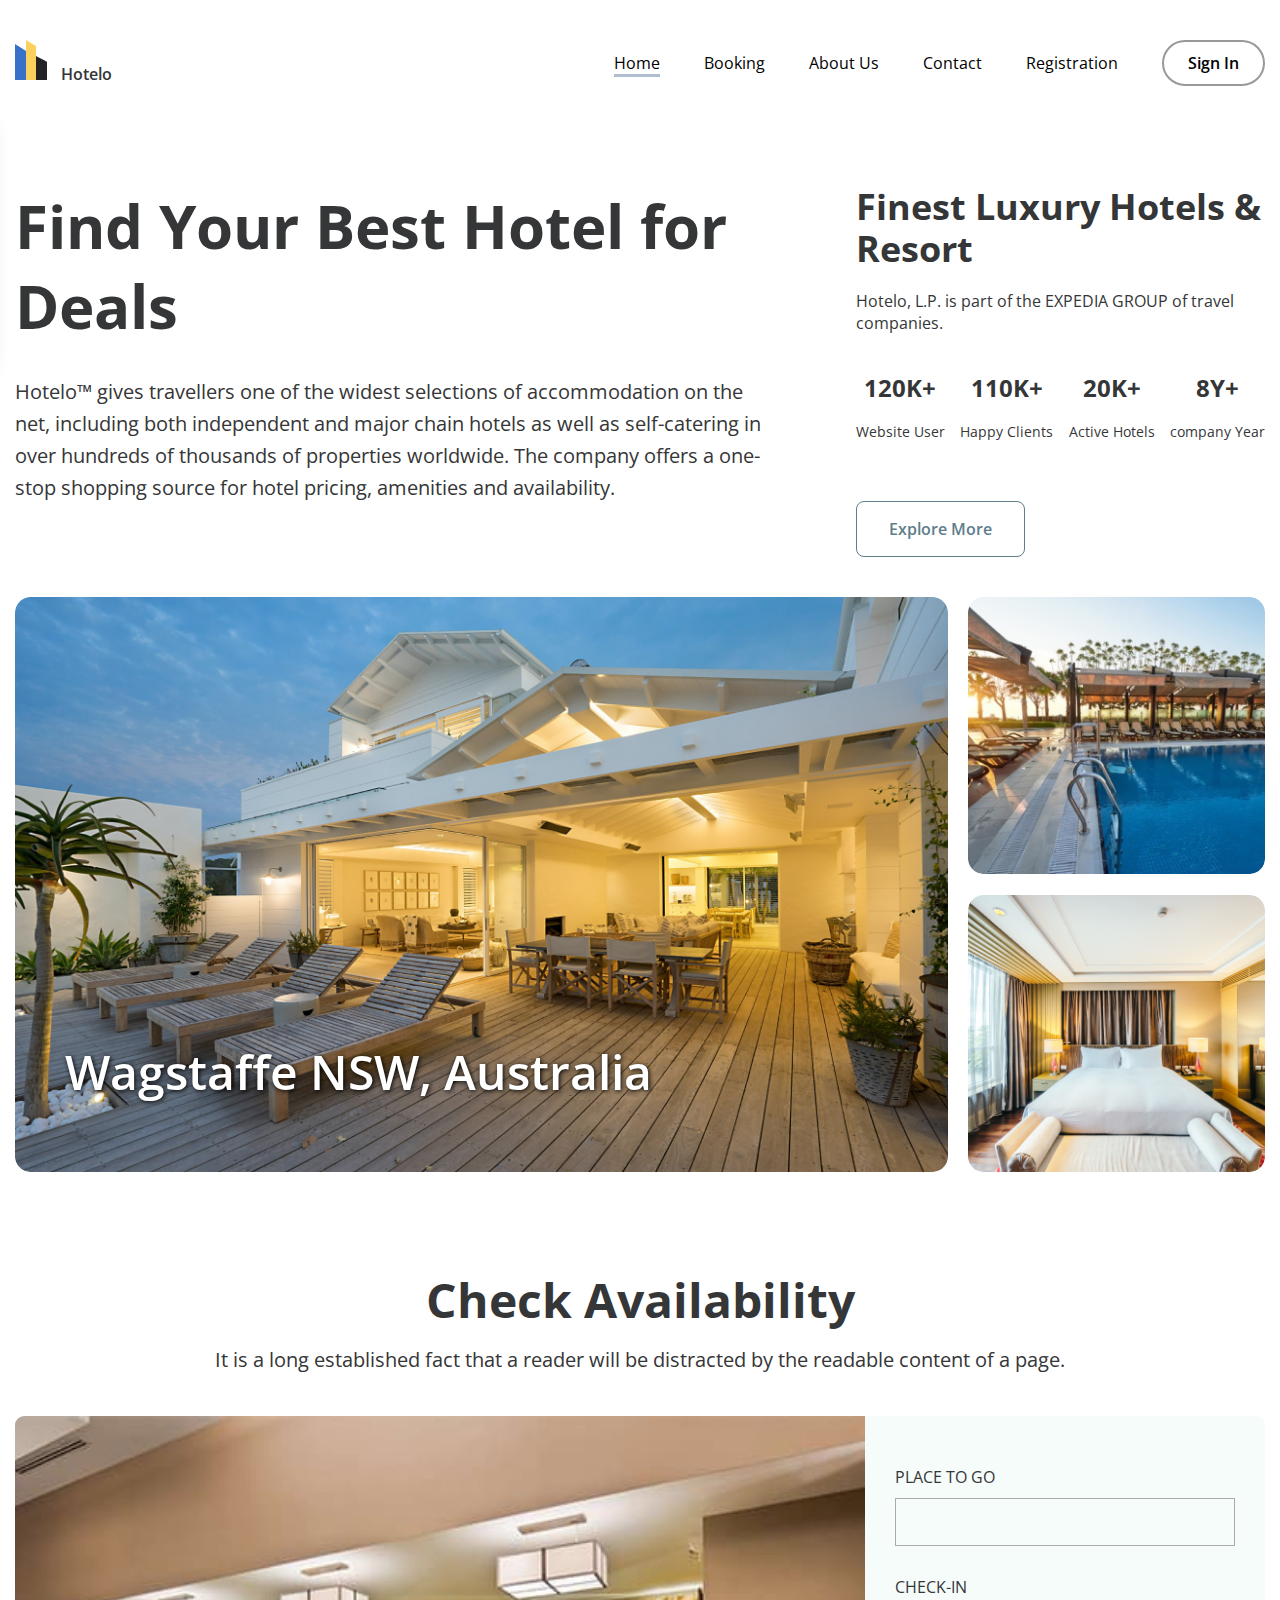
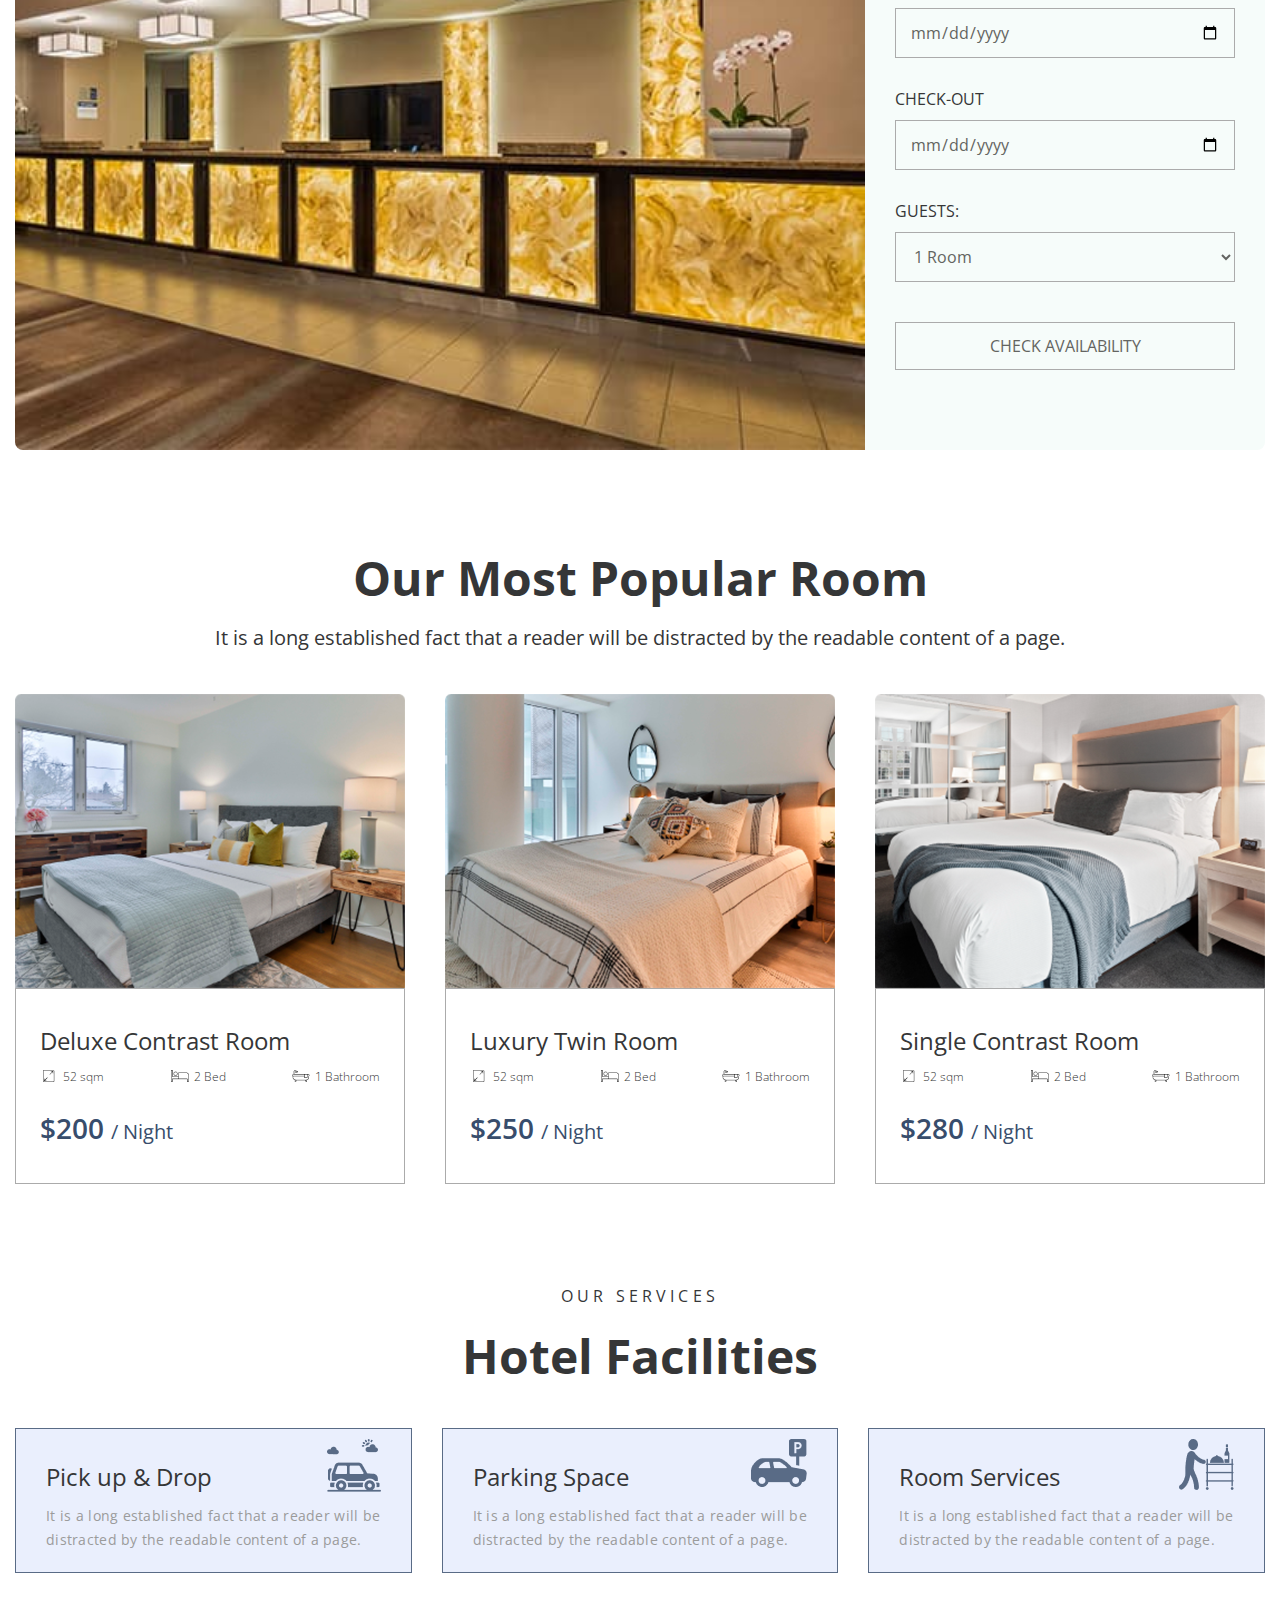
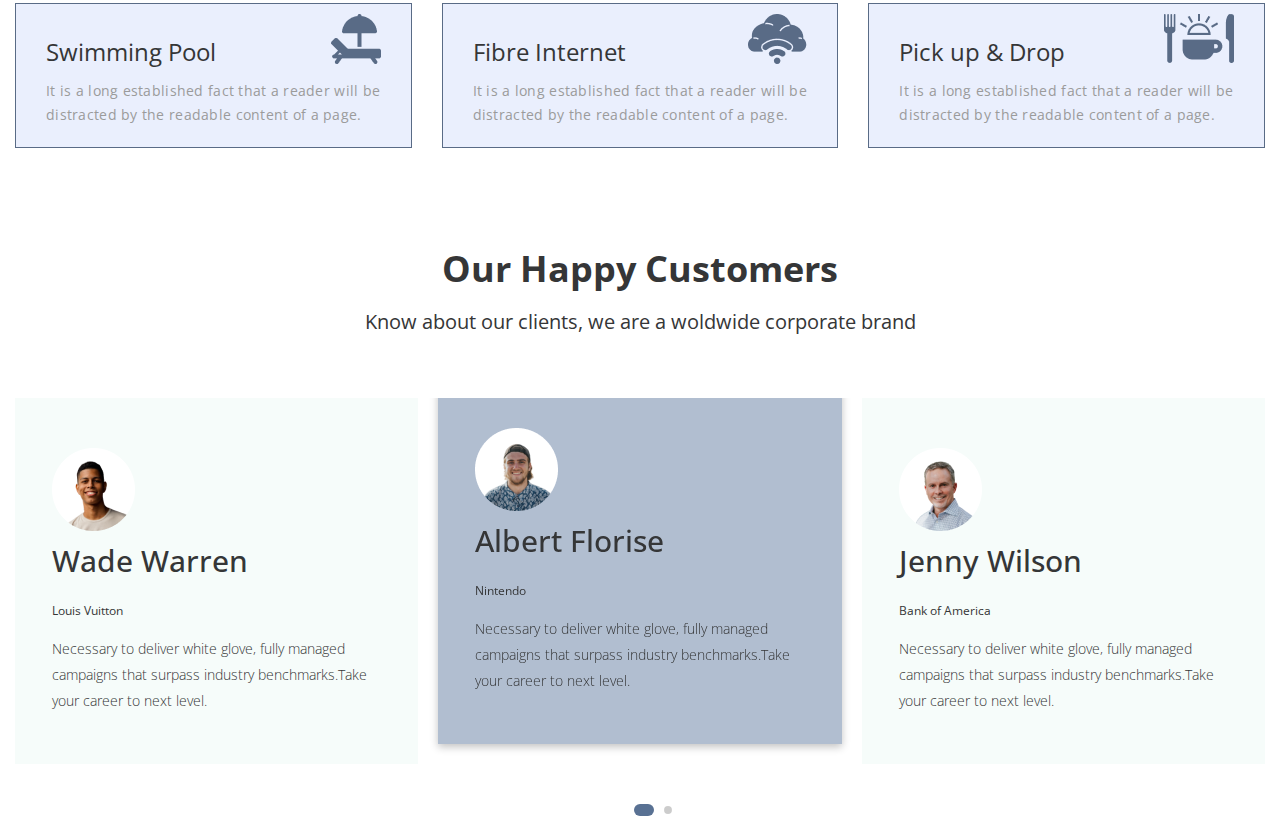
==== commit ed0e0f78: "add mobile menu to index.html" ====
--- a/index.html
+++ b/index.html
@@ -29,13 +29,25 @@
                 <li class="menu-list-item menu-active"><a href="index.html">Home</a></li>
                 <li class="menu-list-item"><a href="booking.html">Booking</a></li>
                 <li class="menu-list-item"><a href="about.html">About Us</a></li>
-                <li class="menu-list-item"><a href="#">Contact</a></li>
-                <li class="menu-list-item"><a href="#">Registration</a></li>
+                <li class="menu-list-item"><a href="contact.html">Contact</a></li>
+                <li class="menu-list-item"><a href="registration.html">Registration</a></li>
               </ul>
             </div>
             <button class="authorization-btn">Sign In</button>
           </div>
         </div>
+        <button class="menu-btn">
+          <div class="menu-btn-line"></div>
+          <div class="menu-btn-line"></div>
+          <div class="menu-btn-line"></div>
+        </button>
+        <ul class="menu-mobile-list" id="mobile-list">
+          <li><a href="index.html">Home</a></li>
+          <li><a href="booking.html">Booking</a></li>
+          <li><a href="about.html">About Us</a></li>
+          <li><a href="contact.html">Contact</a></li>
+          <li><a href="registration.html">Registration</a></li>
+        </ul>
         <div class="header-inner">
           <div class="header-inner-descr">
             <h1 class="header-inner-descr_title">Find Your Best Hotel for Deals</h1>
@@ -88,8 +100,10 @@
                   <img src="images/banner/banner1.png" alt="banner-image" class="baner-left-img">
                   <p class="banner-descr">Wagstaffe NSW, Australia</p>
                 </div>
-                <div class="banner-right">
+                <div class="banner-right-top">
                   <img class="banner-right-img" src="images/banner/banner1_1.png" alt="banner-image1">
+                </div>
+                <div class="banner-right-bottom">
                   <img class="banner-right-img" src="images/banner/banner1_2.png" alt="banner-image2">
                 </div>
               </div>
@@ -100,8 +114,10 @@
                   <img src="images/banner/banner2.png" alt="banner-image" class="baner-left-img">
                   <p class="banner-descr">E-Central Downtown Los Angeles Hotel</p>
                 </div>
-                <div class="banner-right">
+                <div class="banner-right-top">
                   <img class="banner-right-img" src="images/banner/banner2_1.png" alt="banner-image1">
+                </div>
+                <div class="banner-right-bottom">
                   <img class="banner-right-img" src="images/banner/banner2_2.png" alt="banner-image2">
                 </div>
               </div>
@@ -112,8 +128,10 @@
                   <img src="images/banner/banner3.png" alt="banner-image" class="baner-left-img">
                   <p class="banner-descr">Hotel In Bloomington, MN</p>
                 </div>
-                <div class="banner-right">
+                <div class="banner-right-top">
                   <img class="banner-right-img" src="images/banner/banner3_1.png" alt="banner-image1">
+                </div>
+                <div class="banner-right-bottom">
                   <img class="banner-right-img" src="images/banner/banner3_2.png" alt="banner-image2">
                 </div>
               </div>
@@ -124,8 +142,10 @@
                   <img src="images/banner/banner4.png" alt="banner-image" class="baner-left-img">
                   <p class="banner-descr">Luxury Hotel in Sao Paulo, Brazil</p>
                 </div>
-                <div class="banner-right">
+                <div class="banner-right-top">
                   <img class="banner-right-img" src="images/banner/banner4_1.png" alt="banner-image1">
+                </div>
+                <div class="banner-right-bottom">
                   <img class="banner-right-img" src="images/banner/banner2_2.png" alt="banner-image2">
                 </div>
               </div>
@@ -136,18 +156,18 @@
                   <img src="images/banner/banner5.png" alt="banner-image" class="baner-left-img">
                   <p class="banner-descr">Boutique Hotels Cancun</p>
                 </div>
-                <div class="banner-right">
-                  <img class="banner-right-img" src="images/banner/banner2_1.png" alt="banner-image1">
+                <div class="banner-right-top">
+                  <img class="banner-right-img" src="images/banner/banner3_1.png" alt="banner-image1">
+                </div>
+                <div class="banner-right-bottom">
                   <img class="banner-right-img" src="images/banner/banner3_2.png" alt="banner-image2">
                 </div>
               </div>
             </div>
-
-          </div>
-        </div>
-
-
-      </div>
+          </div>
+        </div>
+      </div>
+
     </section>
 
     <section class="check">
@@ -280,7 +300,7 @@
         <h5 class="facilities-subtitle">OUR SERVICES</h5>
         <h2 class="facilities-title">Hotel Facilities</h2>
         <div class="facilities-wrapper">
-          <div class="facilities-wrapper-row">
+          
             <div class="facilities-item">
               <div class="facilities-item-inner">
                 <h4 class="facilities-item-title">Pick up & Drop</h4>
@@ -305,8 +325,8 @@
                   readable content of a page.</p>
               </div>
             </div>
-          </div>
-          <div class="facilities-wrapper-row">
+          
+          
             <div class="facilities-item">
               <div class="facilities-item-inner">
                 <h4 class="facilities-item-title">Swimming Pool</h4>
@@ -330,7 +350,7 @@
                 <p class="facilities-item-text">It is a long established fact that a reader will be distracted by the
                   readable content of a page.</p>
               </div>
-            </div>
+           
           </div>
         </div>
       </div>
@@ -439,7 +459,7 @@
       </div>
     </section>
 
-    <section class="news">
+    <!--<section class="news">
       <div class="container">
         <h5 class="news-subtitle">HOTEL BLOG</h5>
         <h2 class="news-title">Our News</h2>
@@ -643,7 +663,8 @@
               </a>
               <p class="footer-item-text">Hotels.com™ is a leading provider of hotel accommodation worldwide, offering
                 booking services through its own network of localised websites.</p>
-              <p class="footer-item-text">Travel is a force for good, and we are a force for travel. At Expedia Group we believe travel can bring
+              <p class="footer-item-text">Travel is a force for good, and we are a force for travel. At Expedia Group we
+                believe travel can bring
                 good into the world, and so our mission is to power global travel for everyone, everywhere.</p>
             </div>
             <div class="footer-item">
@@ -679,14 +700,10 @@
         </div>
       </div>
     </section>
-  </footer>
-
-  <script src="https://cdn.jsdelivr.net/npm/swiper/swiper-bundle.min.js"></script>
-  <script src="js/main.js"></script>
+  </footer> -->
+
+    <script src="https://cdn.jsdelivr.net/npm/swiper/swiper-bundle.min.js"></script>
+    <script src="js/main.js"></script>
 </body>
 
-</html>
-<!-- 
-
-
- -->+</html>--- a/css/style.css
+++ b/css/style.css
@@ -32,7 +32,8 @@
   font-size: 24px;
   line-height: 28px;
 }
-ul{
+
+ul {
   margin: 0;
 }
 
@@ -40,12 +41,14 @@
   text-decoration: none;
   color: #000;
 }
-button{
+
+button {
   font-family: 'Open Sans', sans-serif;
-    font-size: 16px;
-    line-height: normal;
-}
-
+  font-size: 16px;
+  line-height: normal;
+}
+
+/* ================ HEADER =============================    */
 .container {
   max-width: 1280px;
   margin: 0 auto;
@@ -87,9 +90,11 @@
   transition: all .3s;
   border-bottom: 0px solid rgba(177, 190, 208, 0);
 }
-.menu-active a{
+
+.menu-active a {
   border-bottom: 3px solid rgba(177, 190, 208, 1);
 }
+
 .header-menu-list a:hover {
   border-bottom: 3px solid rgba(177, 190, 208, 1);
 }
@@ -175,36 +180,176 @@
   background: #607d8b;
 }
 
+.menu-btn {
+  display: none;
+  background-color: transparent;
+  cursor: pointer;
+  border: none;
+}
+
+.menu-btn-line {
+  background: #2f3035;
+  border-radius: 3px;
+  width: 34px;
+  height: 3px;
+  margin: 8px 0;
+}
+
+.menu-mobile-list {
+  width: 200px;
+  box-shadow: 0px 0px 20px rgba(0, 0, 0, .15);
+  transform: translateX(-105%);
+  transition: all .3s;
+  position: absolute;
+  top: 130px;
+  left: 0;
+  z-index: 5;
+  background-color: #fff;
+  list-style: none;
+}
+
+.menu-mobile-list-active {
+  transform: translateX(0%);
+}
+
+.menu-mobile-list li {
+  margin-top: 10px;
+  line-height: 36px;
+  border-bottom: 1px solid rgba(45, 45, 45, 0.3);
+}
+
+.menu-mobile-list li a {
+  text-decoration: none;
+  color: var(--text);
+  padding-left: 10px;
+}
+
+@media (max-width: 800px) {
+  .header-navbar {
+    display: none;
+  }
+
+  .header-inner {
+    margin-top: 50px;
+  }
+
+  .menu-btn {
+    display: block;
+  }
+}
+
+/* =================== BANNER ==================== */
 .banner {
   margin-bottom: 100px;
 }
 
 .banner-inner {
-  display: flex;
-  gap: 16px;
+  display: grid;
+  grid-template-columns: repeat(4, 1fr);
+  grid-template-rows: repeat(2, 1fr);
+  gap: 20px;
+}
+
+.banner-left {
+  grid-column: 1/4;
+  grid-row: 1/3;
+  position: relative;
+}
+
+.banner-right-top {
+  grid-column: 4/5;
+  grid-row: 1/2;
 }
 
 .baner-left-img,
 .banner-right-img {
+  display: block;
+  width: 100%;
   border-radius: 15px;
 }
 
-.banner-right {
-  display: flex;
-  flex-direction: column;
-  gap: 16px;
-}
-
-.banner-descr{
-  /* position: absolute; */
+.banner-descr {
+  position: absolute;
   font-weight: 600;
   font-size: 48px;
   line-height: 60px;
   margin-top: -100px;
-  text-align: center;
+  left: 50px;
   color: #fff;
-}
-
+  text-shadow: 1px 1px 5px #000;
+}
+
+@media (max-width: 1300px) {
+  .container {
+    padding: 0 15px;
+  }
+
+  .banner-descr {
+    margin-top: -130px;
+  }
+}
+
+@media (max-width: 900px) {
+  .banner-inner {
+    grid-template-columns: repeat(2, 1fr);
+    grid-template-rows: repeat(2, 1fr);
+    gap: 10px;
+  }
+
+  .banner-left {
+    grid-column: 1/3;
+    grid-row: 1/2;
+    position: relative;
+  }
+
+  .banner-right-top {
+    grid-column: 1/2;
+    grid-row: 2/3;
+  }
+}
+
+@media (max-width: 800px) {
+  .header-inner-card {
+    display: none;
+  }
+
+  .header-inner-descr {
+    margin-right: 0;
+    width: 100%;
+  }
+
+  .header-inner-descr_title {
+    font-size: 44px;
+  }
+
+  .header-inner-descr_text {
+    font-size: 16px;
+  }
+}
+
+@media (max-width: 600px) {
+  .banner-inner {
+    grid-template-columns: 1fr;
+    grid-template-rows: repeat(3, 1fr);
+    gap: 10px;
+  }
+
+  .banner-left {
+    grid-column: 1/2;
+    grid-row: 1/2;
+  }
+  .baner-left-img{
+    height: 100%;
+  }
+
+  .banner-right-top {
+    grid-column: 1/2;
+    grid-row: 2/3;
+  }
+  .banner-descr{display: none;}
+}
+
+/* ===================== CHECK ==================== */
 .check-inner {
   display: flex;
   margin-bottom: 100px;
@@ -260,14 +405,45 @@
 .check-inner-btn {
   cursor: pointer;
 }
-.check-input:hover{
+
+.check-input:hover {
   border: 1px solid #596B86;
   color: #596B86;
 }
+
+@media (max-width: 1300px) {
+  .check-inner-img{
+    object-fit: cover;
+    width: 100%;
+    
+    }
+  .check-inner-form{
+    padding: 50px 30px;
+  }
+}
+@media (max-width: 1024px) {
+  .check-inner{
+   flex-direction: column;
+   align-items: center;
+  }
+  .check-inner-form{
+    background-color: #F6FCFA;
+    width: 100%;
+    border-radius: 0;
+  }
+}
+@media (max-width: 430px) {
+  .check-input,
+  .check-label{
+    width: 240px;
+  }
+}
+/* ======================== POPULAR ==================== */
 .popular-cards {
   display: flex;
   justify-content: space-between;
   margin-bottom: 100px;
+  gap: 20px;
 }
 
 .card-item-inner {
@@ -278,7 +454,10 @@
 
 .popular-cards-item {
   cursor: pointer;
-}
+  flex: 1;
+  max-width: 390px;
+}
+.popular-cards-item-img{width: 100%;}
 
 .popular-cards-item-title {
   font-weight: 400;
@@ -320,6 +499,42 @@
   font-size: 20px;
 }
 
+@media (max-width: 1000px) {
+  .card-item-inner{
+    padding: 10px;
+  }
+  .popular-cards-item-title{
+    font-size: 20px;
+  }
+  .popular-cards-item-price{
+    font-size: 20px;
+  }
+}
+@media (max-width: 800px) {
+  .popular-cards-item-descr{
+    flex-direction: column;
+  }
+}
+@media (max-width: 600px) {
+  .popular-title{
+    font-size: 36px;
+  }
+  .popular-descr{
+    font-size: 16px;
+  }
+  .popular .container{
+    margin-top: 0;
+  }
+  .popular-cards{
+    flex-direction: column;
+    align-items: center;
+    margin-bottom: 50px;
+  }
+  .popular-cards-item-descr{
+    flex-direction: row;
+  }
+}
+/* ================== FACILITIES ================= */
 .facilities-subtitle,
 .news-subtitle,
 .subscribe-subtitle {
@@ -333,12 +548,10 @@
 
 .facilities-wrapper {
   margin-top: 44px;
-}
-
-.facilities-wrapper-row {
-  display: flex;
+  display: grid;
+  grid-template-columns: repeat(3, 1fr);
+  grid-template-rows: repeat(2, 1fr);
   gap: 30px;
-  margin-bottom: 30px;
 }
 
 .facilities-item {
@@ -349,7 +562,7 @@
 }
 
 .facilities-item:hover {
-  scale: 1.2;
+  scale: 1.05;
   background-color: #fff;
 }
 
@@ -377,6 +590,20 @@
   color: #9B9B9B;
 }
 
+@media (max-width: 900px) {
+  .facilities-wrapper {
+    grid-template-columns: repeat(2, 1fr);
+    grid-template-rows: repeat(3, 1fr);
+    gap: 30px;
+  }
+}
+@media (max-width: 600px) {
+  .facilities-wrapper {
+    grid-template-columns: 1fr;
+    gap: 30px;
+  }
+}
+/* ======================== SLIDER ====================== */
 .slider {
   margin-top: 100px;
 }
@@ -427,20 +654,22 @@
   box-shadow: rgba(0, 0, 0, 0.24) 0px 3px 8px;
 }
 
-.swiper-pagination-bullet{
+.swiper-pagination-bullet {
   width: 12px;
   height: 12px;
 }
-.swiper-pagination-bullet-active-main{
+
+.swiper-pagination-bullet-active-main {
   background-color: #597193;
   width: 20px;
   height: 12px;
   border-radius: 7px;
 }
 
-.pagination-inner{
- margin-top: 60px;
-}
+.pagination-inner {
+  margin-top: 60px;
+}
+
 .news-pagination {
   margin-top: 70px;
   text-align: center;
@@ -450,7 +679,7 @@
   margin-top: 100px;
 }
 
-.newsSwiper .swiper-wrapper{
+.newsSwiper .swiper-wrapper {
   margin-right: 5px;
 }
 
@@ -459,7 +688,7 @@
   margin-left: 1px;
 }
 
-.news-slider-img{
+.news-slider-img {
   width: 100%;
 }
 
@@ -578,7 +807,8 @@
   color: #353637;
   font-weight: 600;
 }
-.footer-logo-link img{
+
+.footer-logo-link img {
   vertical-align: baseline;
 }
 
